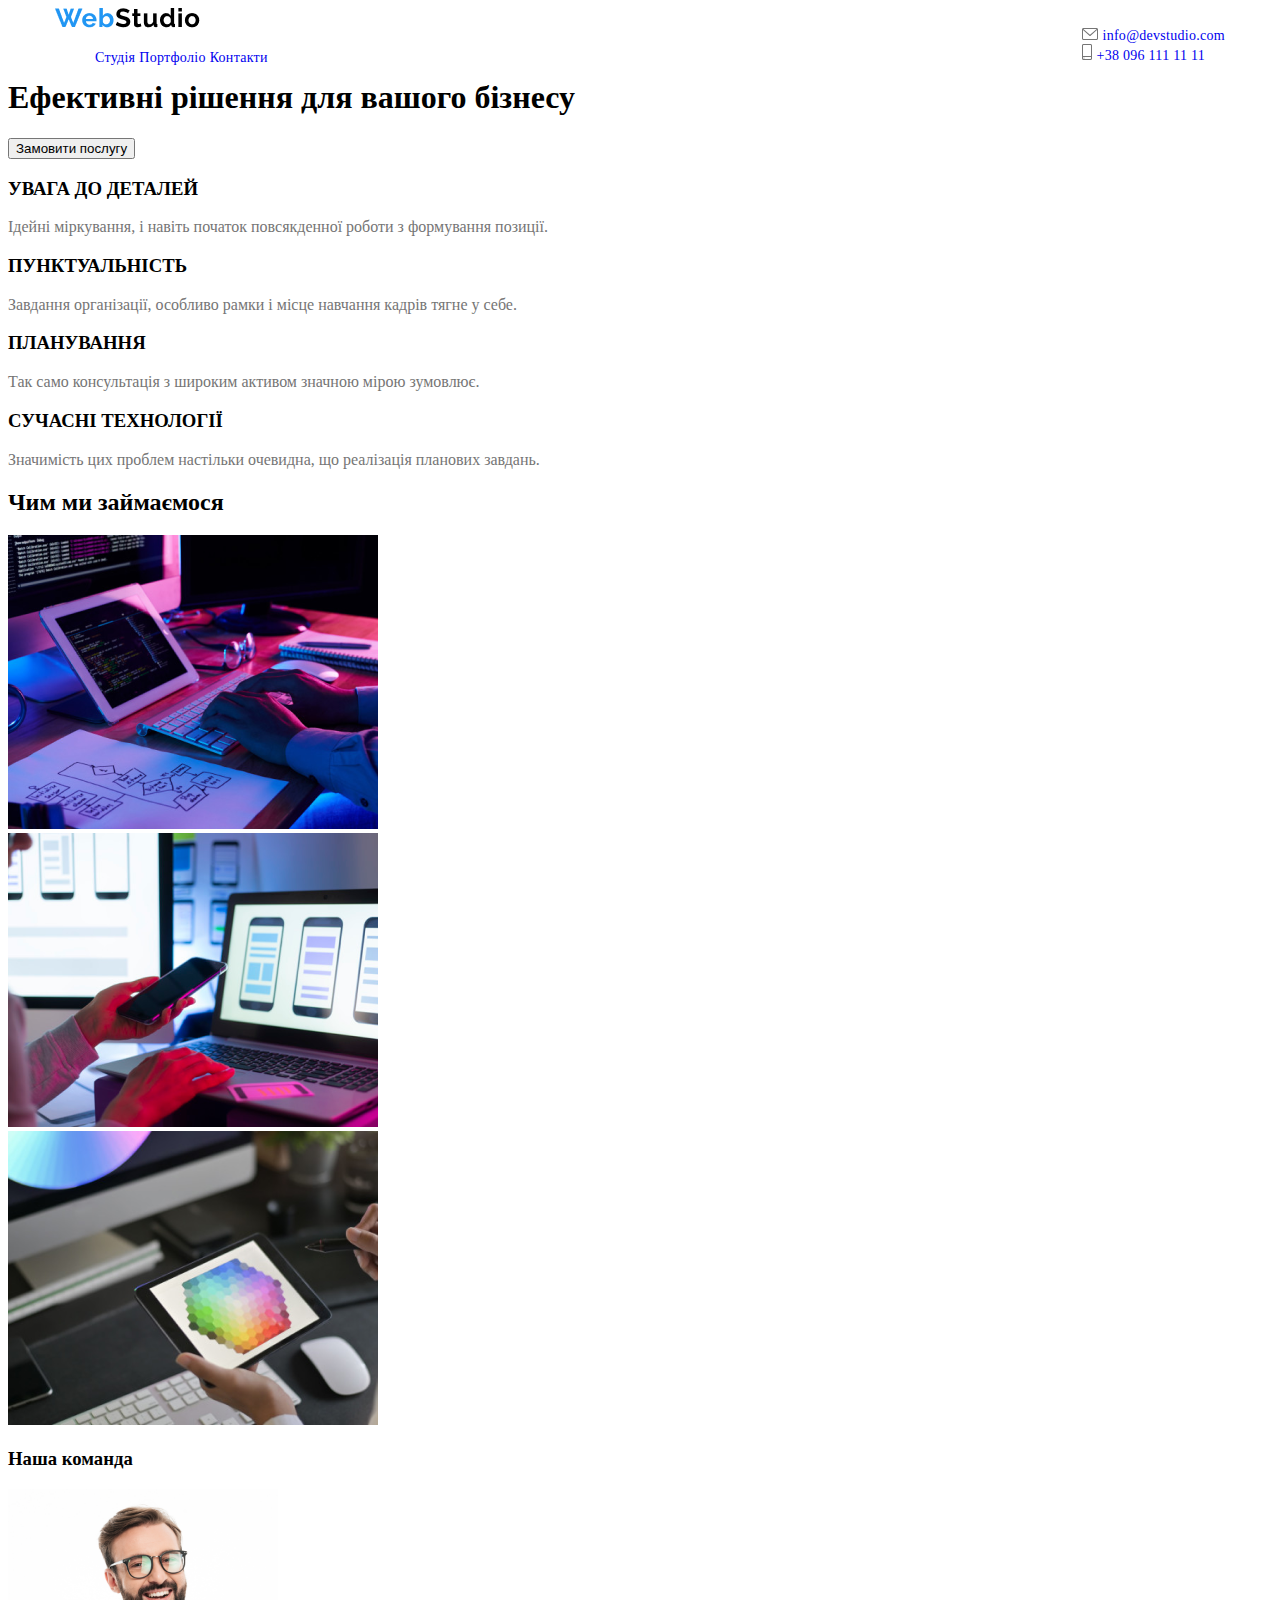
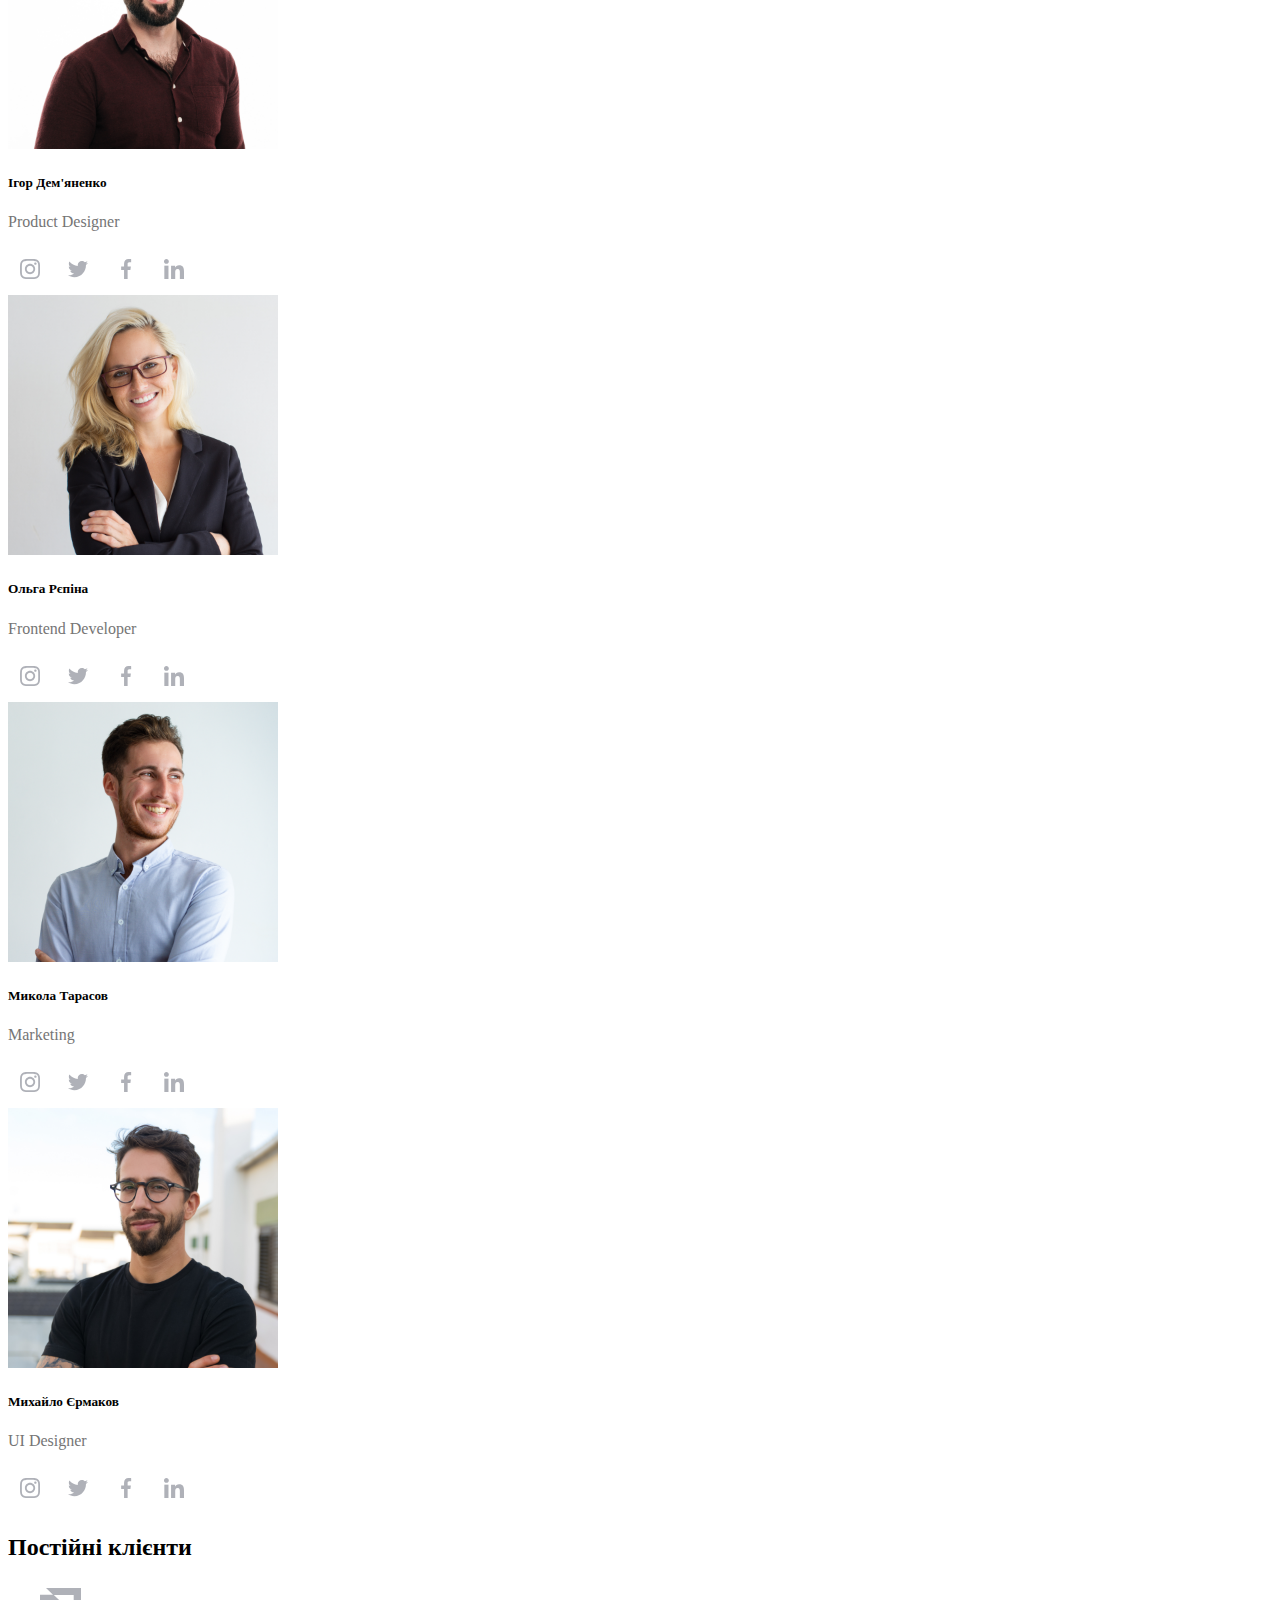
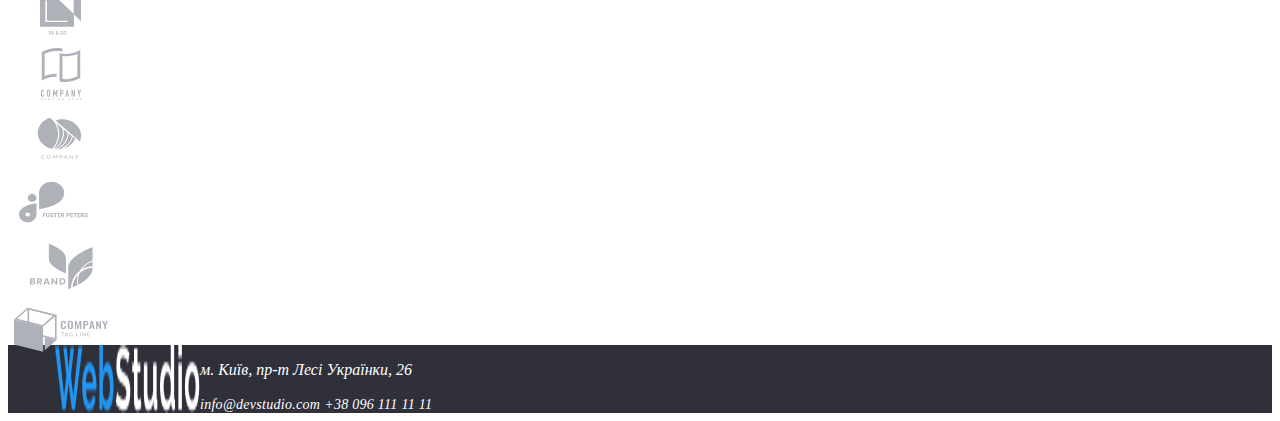
==== index.html @ 3e1927a1 "fifth section no hover effect" ====
<!DOCTYPE html>
<html lang="en">

<head>
  <meta charset="UTF-8" />
  <meta name="viewport" content="width=device-width, initial-scale=1.0" />
  <title>WebStudio</title>
  <link rel="stylesheet" href="style.css" />
</head>

<body>
  <header class="header">
    <div class="header_container">
      <div class="header_left">
        <img class="header_logo" src="./img/HeaderLogo.png" alt="header logo" />
        <nav>
          <ul class="header_navigation">
            <li class="header_navigation--item active">
              <a href="#">Студія</a>
            </li>
            <li class="header_navigation--item">
              <a href="./pages/portfolio.html">Портфоліо</a>
            </li>
            <li class="header_navigation--item"><a href="#">Контакти</a></li>
          </ul>
        </nav>
      </div>
      <div class="header_right">
        <div class="header_right--part">
          <svg width="16" height="12" viewBox="0 0 16 12" fill="none" xmlns="http://www.w3.org/2000/svg">
            <path
              d="M14.5 0H1.50001C0.672854 0 0 0.672853 0 1.50001V10.5C0 11.3271 0.672854 12 1.50001 12H14.5C15.3271 12 16 11.3271 16 10.5V1.50001C16 0.672853 15.3271 0 14.5 0ZM14.5 0.999994C14.5679 0.999994 14.6325 1.01409 14.6916 1.0387L8 6.83838L1.30833 1.0387C1.36742 1.01412 1.43204 0.999994 1.49998 0.999994H14.5ZM14.5 11H1.50001C1.22414 11 0.999996 10.7759 0.999996 10.5V2.09521L7.67236 7.87792C7.76661 7.95944 7.8833 7.99999 8 7.99999C8.1167 7.99999 8.23339 7.95948 8.32764 7.87792L15 2.09521V10.5C15 10.7759 14.7759 11 14.5 11Z"
              fill="#757575" />
          </svg>
          <a href="mailto:info@devstudio.com" class="header_right--link">info@devstudio.com</a>
        </div>
        <div class="header_right--part">
          <svg width="10" height="16" viewBox="0 0 10 16" fill="none" xmlns="http://www.w3.org/2000/svg">
            <path
              d="M8.5 0H1.5C0.672848 0 0 0.672848 0 1.5V14.5C0 15.3272 0.672848 16 1.5 16H8.5C9.32715 16 10 15.3272 10 14.5V1.5C10 0.672848 9.32715 0 8.5 0ZM1.5 1H8.5C8.77588 1 9 1.22412 9 1.5V12H1V1.5C1 1.22412 1.22412 1 1.5 1ZM8.5 15H1.5C1.22412 15 1 14.7759 1 14.5V13H9V14.5C9 14.7759 8.77588 15 8.5 15Z"
              fill="#757575" />
            <path
              d="M2.35355 13.7389C2.54882 13.9213 2.54882 14.2169 2.35355 14.3992C2.15828 14.5816 1.84172 14.5816 1.64645 14.3992C1.45118 14.2169 1.45118 13.9213 1.64645 13.7389C1.84172 13.5566 2.15828 13.5566 2.35355 13.7389Z"
              fill="#757575" />
          </svg>
          <a href="tel:+380961111111" class="header_right--link">+38 096 111 11 11</a>
        </div>
      </div>
  </header>

  <main class="main">
    <section class="main_first--section">
      <div class="main_first--container">
        <h1 class="main_first--title">
          Ефективні рішення для вашого бізнесу
        </h1>
        <button class="main_first--btn">Замовити послугу</button>
      </div>
    </section>
    <section class="main_second--section">
      <div class="main_second--container">
        <div class="main_second--card">
          <div class="main_second--card--box" id="card_box-first"></div>
          <h3 class="main_second--title">УВАГА ДО ДЕТАЛЕЙ</h3>
          <p class="main_second--text">
            Ідейні міркування, і навіть початок повсякденної роботи з
            формування позиції.
          </p>
        </div>
        <div class="main_second--card">
          <div class="main_second--card--box" id="card_box-second"></div>
          <h3 class="main_second--title">ПУНКТУАЛЬНІСТЬ</h3>
          <p class="main_second--text">
            Завдання організації, особливо рамки і місце навчання кадрів тягне
            у себе.
          </p>
        </div>
        <div class="main_second--card">
          <div class="main_second--card--box" id="card_box-third"></div>
          <h3 class="main_second--title">ПЛАНУВАННЯ</h3>
          <p class="main_second--text">
            Так само консультація з широким активом значною мірою зумовлює.
          </p>
        </div>
        <div class="main_second--card">
          <div class="main_second--card--box" id="card_box-fourth"></div>
          <h3 class="main_second--title">СУЧАСНІ ТЕХНОЛОГІЇ</h3>
          <p class="main_second--text">
            Значимість цих проблем настільки очевидна, що реалізація планових
            завдань.
          </p>
        </div>
      </div>
    </section>
    <section class="main_third--section">
      <div class="main_third--container">
        <h2 class="main_third--title">Чим ми займаємося</h2>
        <div class="main_third--images">
          <div class="main_third--img">
            <img src="./img/card1.png" alt="card1" />
          </div>
          <div class="main_third--img">
            <img src="./img/card2.png" alt="card2" />
          </div>
          <div class="main_third--img">
            <img src="./img/card3.png" alt="card3" />
          </div>
        </div>
      </div>
    </section>
    <section class="main_fourth--section">
      <div class="main_fourth--container">
        <h3 class="main_fourth--title">Наша команда</h3>
        <div class="main_fourth--cards">
          <div class="main_fourth--card">
            <img src="./img/card4.png" alt="men" width="270px" height="260px" />
            <h5 class="main_forth--card--title">Ігор Дем'яненко</h5>
            <p class="main_fourth--card--text">Product Designer</p>
            <div class="main_fourth--card--socials">
              <svg width="44" height="44" viewBox="0 0 44 44" fill="none" xmlns="http://www.w3.org/2000/svg">
                <path
                  d="M44 21.9999C44 28.0751 41.5376 33.5751 37.5564 37.5563C33.5751 41.5375 28.0751 43.9999 22 43.9999C15.9249 43.9999 10.4249 41.5375 6.44365 37.5563C2.46243 33.5751 0 28.0751 0 21.9999C0 15.9248 2.46243 10.4248 6.44365 6.44359C10.4249 2.46237 15.9249 -6.10352e-05 22 -6.10352e-05C28.0751 -6.10352e-05 33.5751 2.46237 37.5564 6.44359C41.5376 10.4248 44 15.9248 44 21.9999Z"
                  fill="white" />
                <g clip-path="url(#clip0_11_3173)">
                  <path
                    d="M31.9804 17.8801C31.9336 16.8174 31.7617 16.0868 31.5156 15.4537C31.2616 14.7818 30.8709 14.1801 30.359 13.68C29.8589 13.1721 29.2533 12.7774 28.5891 12.5274C27.9524 12.2813 27.2256 12.1094 26.163 12.0626C25.0924 12.0118 24.7525 12 22.0371 12C19.3217 12 18.9818 12.0118 17.9152 12.0586C16.8525 12.1055 16.1219 12.2775 15.489 12.5235C14.8169 12.7774 14.2153 13.1681 13.7152 13.68C13.2073 14.1801 12.8127 14.7857 12.5626 15.4499C12.3164 16.0868 12.1446 16.8134 12.0977 17.8761C12.0469 18.9467 12.0352 19.2866 12.0352 22.002C12.0352 24.7173 12.0469 25.0572 12.0938 26.1239C12.1406 27.1865 12.3126 27.9171 12.5588 28.5502C12.8127 29.2221 13.2073 29.8238 13.7152 30.3239C14.2153 30.8318 14.8209 31.2265 15.4851 31.4765C16.1219 31.7226 16.8486 31.8945 17.9114 31.9413C18.9779 31.9883 19.3179 31.9999 22.0333 31.9999C24.7487 31.9999 25.0885 31.9883 26.1552 31.9413C27.2179 31.8945 27.9484 31.7226 28.5813 31.4765C29.9254 30.9568 30.9881 29.8941 31.5078 28.5502C31.7538 27.9133 31.9258 27.1865 31.9727 26.1239C32.0195 25.0572 32.0313 24.7173 32.0313 22.002C32.0313 19.2866 32.0273 18.9467 31.9804 17.8801ZM30.1794 26.0457C30.1364 27.0225 29.9723 27.5499 29.8356 27.9015C29.4995 28.7728 28.808 29.4643 27.9367 29.8004C27.5851 29.9372 27.0538 30.1012 26.0809 30.1441C25.026 30.1911 24.7096 30.2027 22.0411 30.2027C19.3726 30.2027 19.0522 30.1911 18.0011 30.1441C17.0244 30.1012 16.4969 29.9372 16.1453 29.8004C15.7117 29.6402 15.317 29.3862 14.9967 29.0541C14.6646 28.7298 14.4106 28.3391 14.2504 27.9055C14.1137 27.5539 13.9496 27.0225 13.9067 26.0497C13.8597 24.9948 13.8481 24.6783 13.8481 22.0097C13.8481 19.3412 13.8597 19.0209 13.9067 17.9699C13.9496 16.9932 14.1137 16.4657 14.2504 16.1141C14.4106 15.6804 14.6646 15.2859 15.0007 14.9654C15.3248 14.6333 15.7155 14.3793 16.1493 14.2192C16.5009 14.0825 17.0323 13.9184 18.0051 13.8754C19.06 13.8285 19.3765 13.8168 22.0449 13.8168C24.7174 13.8168 25.0337 13.8285 26.0848 13.8754C27.0616 13.9184 27.589 14.0825 27.9407 14.2192C28.3742 14.3793 28.7689 14.6333 29.0893 14.9654C29.4213 15.2897 29.6753 15.6804 29.8356 16.1141C29.9723 16.4657 30.1364 16.997 30.1794 17.9699C30.2263 19.0248 30.238 19.3412 30.238 22.0097C30.238 24.6783 30.2263 24.9908 30.1794 26.0457Z"
                    fill="#AFB1B8" />
                  <path
                    d="M22.0371 16.8642C19.2007 16.8642 16.8994 19.1654 16.8994 22.0019C16.8994 24.8385 19.2007 27.1396 22.0371 27.1396C24.8737 27.1396 27.1749 24.8385 27.1749 22.0019C27.1749 19.1654 24.8737 16.8642 22.0371 16.8642ZM22.0371 25.3346C20.197 25.3346 18.7044 23.8422 18.7044 22.0019C18.7044 20.1617 20.197 18.6692 22.0371 18.6692C23.8774 18.6692 25.3698 20.1617 25.3698 22.0019C25.3698 23.8422 23.8774 25.3346 22.0371 25.3346Z"
                    fill="#AFB1B8" />
                  <path
                    d="M28.5775 16.6611C28.5775 17.3235 28.0404 17.8605 27.3779 17.8605C26.7155 17.8605 26.1785 17.3235 26.1785 16.6611C26.1785 15.9986 26.7155 15.4617 27.3779 15.4617C28.0404 15.4617 28.5775 15.9986 28.5775 16.6611Z"
                    fill="#AFB1B8" />
                </g>
                <defs>
                  <clipPath id="clip0_11_3173">
                    <rect width="20" height="20" fill="white" transform="translate(12 12)" />
                  </clipPath>
                </defs>
              </svg>
              <svg width="44" height="44" viewBox="0 0 44 44" fill="none" xmlns="http://www.w3.org/2000/svg">
                <path
                  d="M44 21.9999C44 28.0751 41.5376 33.5751 37.5564 37.5563C33.5751 41.5375 28.0751 43.9999 22 43.9999C15.9249 43.9999 10.4249 41.5375 6.44365 37.5563C2.46243 33.5751 0 28.0751 0 21.9999C0 15.9248 2.46243 10.4248 6.44365 6.44359C10.4249 2.46237 15.9249 -6.10352e-05 22 -6.10352e-05C28.0751 -6.10352e-05 33.5751 2.46237 37.5564 6.44359C41.5376 10.4248 44 15.9248 44 21.9999Z"
                  fill="white" />
                <g clip-path="url(#clip0_11_3167)">
                  <path
                    d="M32 15.7988C31.2563 16.125 30.4637 16.3412 29.6375 16.4462C30.4875 15.9388 31.1363 15.1412 31.4412 14.18C30.6488 14.6525 29.7738 14.9863 28.8412 15.1725C28.0887 14.3713 27.0162 13.875 25.8462 13.875C23.5763 13.875 21.7487 15.7175 21.7487 17.9763C21.7487 18.3012 21.7762 18.6137 21.8438 18.9112C18.435 18.745 15.4188 17.1113 13.3925 14.6225C13.0387 15.2363 12.8313 15.9388 12.8313 16.695C12.8313 18.115 13.5625 19.3737 14.6525 20.1025C13.9937 20.09 13.3475 19.8988 12.8 19.5975C12.8 19.61 12.8 19.6262 12.8 19.6425C12.8 21.635 14.2212 23.29 16.085 23.6712C15.7512 23.7625 15.3875 23.8062 15.01 23.8062C14.7475 23.8062 14.4825 23.7913 14.2337 23.7362C14.765 25.36 16.2725 26.5538 18.065 26.5925C16.67 27.6838 14.8988 28.3412 12.9813 28.3412C12.645 28.3412 12.3225 28.3263 12 28.285C13.8162 29.4563 15.9688 30.125 18.29 30.125C25.835 30.125 29.96 23.875 29.96 18.4575C29.96 18.2762 29.9538 18.1013 29.945 17.9275C30.7588 17.35 31.4425 16.6288 32 15.7988Z"
                    fill="#AFB1B8" />
                </g>
                <defs>
                  <clipPath id="clip0_11_3167">
                    <rect width="20" height="20" fill="white" transform="translate(12 12)" />
                  </clipPath>
                </defs>
              </svg>
              <svg width="44" height="44" viewBox="0 0 44 44" fill="none" xmlns="http://www.w3.org/2000/svg">
                <path
                  d="M44 21.9999C44 28.0751 41.5376 33.5751 37.5564 37.5563C33.5751 41.5375 28.0751 43.9999 22 43.9999C15.9249 43.9999 10.4249 41.5375 6.44365 37.5563C2.46243 33.5751 0 28.0751 0 21.9999C0 15.9248 2.46243 10.4248 6.44365 6.44359C10.4249 2.46237 15.9249 -6.10352e-05 22 -6.10352e-05C28.0751 -6.10352e-05 33.5751 2.46237 37.5564 6.44359C41.5376 10.4248 44 15.9248 44 21.9999Z"
                  fill="white" />
                <g clip-path="url(#clip0_11_3163)">
                  <path
                    d="M25.3309 15.3208H27.1567V12.1408C26.8417 12.0975 25.7584 12 24.4967 12C21.8642 12 20.0609 13.6558 20.0609 16.6992V19.5H17.1559V23.055H20.0609V32H23.6226V23.0558H26.4101L26.8526 19.5008H23.6217V17.0517C23.6226 16.0242 23.8992 15.3208 25.3309 15.3208Z"
                    fill="#AFB1B8" />
                </g>
                <defs>
                  <clipPath id="clip0_11_3163">
                    <rect width="20" height="20" fill="white" transform="translate(12 12)" />
                  </clipPath>
                </defs>
              </svg>

              <svg width="44" height="44" viewBox="0 0 44 44" fill="none" xmlns="http://www.w3.org/2000/svg">
                <path
                  d="M44 21.9999C44 28.0751 41.5376 33.5751 37.5564 37.5563C33.5751 41.5375 28.0751 43.9999 22 43.9999C15.9249 43.9999 10.4249 41.5375 6.44365 37.5563C2.46243 33.5751 0 28.0751 0 21.9999C0 15.9248 2.46243 10.4248 6.44365 6.44359C10.4249 2.46237 15.9249 -6.10352e-05 22 -6.10352e-05C28.0751 -6.10352e-05 33.5751 2.46237 37.5564 6.44359C41.5376 10.4248 44 15.9248 44 21.9999Z"
                  fill="white" />
                <g clip-path="url(#clip0_11_3129)">
                  <path
                    d="M31.9951 32V31.9992H32.0001V24.6642C32.0001 21.0759 31.2276 18.3117 27.0326 18.3117C25.0159 18.3117 23.6626 19.4184 23.1101 20.4675H23.0517V18.6467H19.0742V31.9992H23.2159V25.3875C23.2159 23.6467 23.5459 21.9634 25.7017 21.9634C27.8259 21.9634 27.8576 23.95 27.8576 25.4992V32H31.9951Z"
                    fill="#AFB1B8" />
                  <path d="M12.33 18.6475H16.4766V32H12.33V18.6475Z" fill="#AFB1B8" />
                  <path
                    d="M14.4017 12C13.0758 12 12 13.0758 12 14.4017C12 15.7275 13.0758 16.8258 14.4017 16.8258C15.7275 16.8258 16.8033 15.7275 16.8033 14.4017C16.8025 13.0758 15.7267 12 14.4017 12V12Z"
                    fill="#AFB1B8" />
                </g>
                <defs>
                  <clipPath id="clip0_11_3129">
                    <rect width="20" height="20" fill="white" transform="translate(12 12)" />
                  </clipPath>
                </defs>
              </svg>


            </div>
          </div>
          <div class="main_fourth--card">
            <img src="./img/card5.png" alt="women" width="270px" height="260px" />
            <h5 class="main_forth--card--title">Ольга Рєпіна</h5>
            <p class="main_fourth--card--text">Frontend Developer</p>
            <div class="main_fourth--card--socials">
              <svg width="44" height="44" viewBox="0 0 44 44" fill="none" xmlns="http://www.w3.org/2000/svg">
                <path
                  d="M44 21.9999C44 28.0751 41.5376 33.5751 37.5564 37.5563C33.5751 41.5375 28.0751 43.9999 22 43.9999C15.9249 43.9999 10.4249 41.5375 6.44365 37.5563C2.46243 33.5751 0 28.0751 0 21.9999C0 15.9248 2.46243 10.4248 6.44365 6.44359C10.4249 2.46237 15.9249 -6.10352e-05 22 -6.10352e-05C28.0751 -6.10352e-05 33.5751 2.46237 37.5564 6.44359C41.5376 10.4248 44 15.9248 44 21.9999Z"
                  fill="white" />
                <g clip-path="url(#clip0_11_3173)">
                  <path
                    d="M31.9804 17.8801C31.9336 16.8174 31.7617 16.0868 31.5156 15.4537C31.2616 14.7818 30.8709 14.1801 30.359 13.68C29.8589 13.1721 29.2533 12.7774 28.5891 12.5274C27.9524 12.2813 27.2256 12.1094 26.163 12.0626C25.0924 12.0118 24.7525 12 22.0371 12C19.3217 12 18.9818 12.0118 17.9152 12.0586C16.8525 12.1055 16.1219 12.2775 15.489 12.5235C14.8169 12.7774 14.2153 13.1681 13.7152 13.68C13.2073 14.1801 12.8127 14.7857 12.5626 15.4499C12.3164 16.0868 12.1446 16.8134 12.0977 17.8761C12.0469 18.9467 12.0352 19.2866 12.0352 22.002C12.0352 24.7173 12.0469 25.0572 12.0938 26.1239C12.1406 27.1865 12.3126 27.9171 12.5588 28.5502C12.8127 29.2221 13.2073 29.8238 13.7152 30.3239C14.2153 30.8318 14.8209 31.2265 15.4851 31.4765C16.1219 31.7226 16.8486 31.8945 17.9114 31.9413C18.9779 31.9883 19.3179 31.9999 22.0333 31.9999C24.7487 31.9999 25.0885 31.9883 26.1552 31.9413C27.2179 31.8945 27.9484 31.7226 28.5813 31.4765C29.9254 30.9568 30.9881 29.8941 31.5078 28.5502C31.7538 27.9133 31.9258 27.1865 31.9727 26.1239C32.0195 25.0572 32.0313 24.7173 32.0313 22.002C32.0313 19.2866 32.0273 18.9467 31.9804 17.8801ZM30.1794 26.0457C30.1364 27.0225 29.9723 27.5499 29.8356 27.9015C29.4995 28.7728 28.808 29.4643 27.9367 29.8004C27.5851 29.9372 27.0538 30.1012 26.0809 30.1441C25.026 30.1911 24.7096 30.2027 22.0411 30.2027C19.3726 30.2027 19.0522 30.1911 18.0011 30.1441C17.0244 30.1012 16.4969 29.9372 16.1453 29.8004C15.7117 29.6402 15.317 29.3862 14.9967 29.0541C14.6646 28.7298 14.4106 28.3391 14.2504 27.9055C14.1137 27.5539 13.9496 27.0225 13.9067 26.0497C13.8597 24.9948 13.8481 24.6783 13.8481 22.0097C13.8481 19.3412 13.8597 19.0209 13.9067 17.9699C13.9496 16.9932 14.1137 16.4657 14.2504 16.1141C14.4106 15.6804 14.6646 15.2859 15.0007 14.9654C15.3248 14.6333 15.7155 14.3793 16.1493 14.2192C16.5009 14.0825 17.0323 13.9184 18.0051 13.8754C19.06 13.8285 19.3765 13.8168 22.0449 13.8168C24.7174 13.8168 25.0337 13.8285 26.0848 13.8754C27.0616 13.9184 27.589 14.0825 27.9407 14.2192C28.3742 14.3793 28.7689 14.6333 29.0893 14.9654C29.4213 15.2897 29.6753 15.6804 29.8356 16.1141C29.9723 16.4657 30.1364 16.997 30.1794 17.9699C30.2263 19.0248 30.238 19.3412 30.238 22.0097C30.238 24.6783 30.2263 24.9908 30.1794 26.0457Z"
                    fill="#AFB1B8" />
                  <path
                    d="M22.0371 16.8642C19.2007 16.8642 16.8994 19.1654 16.8994 22.0019C16.8994 24.8385 19.2007 27.1396 22.0371 27.1396C24.8737 27.1396 27.1749 24.8385 27.1749 22.0019C27.1749 19.1654 24.8737 16.8642 22.0371 16.8642ZM22.0371 25.3346C20.197 25.3346 18.7044 23.8422 18.7044 22.0019C18.7044 20.1617 20.197 18.6692 22.0371 18.6692C23.8774 18.6692 25.3698 20.1617 25.3698 22.0019C25.3698 23.8422 23.8774 25.3346 22.0371 25.3346Z"
                    fill="#AFB1B8" />
                  <path
                    d="M28.5775 16.6611C28.5775 17.3235 28.0404 17.8605 27.3779 17.8605C26.7155 17.8605 26.1785 17.3235 26.1785 16.6611C26.1785 15.9986 26.7155 15.4617 27.3779 15.4617C28.0404 15.4617 28.5775 15.9986 28.5775 16.6611Z"
                    fill="#AFB1B8" />
                </g>
                <defs>
                  <clipPath id="clip0_11_3173">
                    <rect width="20" height="20" fill="white" transform="translate(12 12)" />
                  </clipPath>
                </defs>
              </svg>
              <svg width="44" height="44" viewBox="0 0 44 44" fill="none" xmlns="http://www.w3.org/2000/svg">
                <path
                  d="M44 21.9999C44 28.0751 41.5376 33.5751 37.5564 37.5563C33.5751 41.5375 28.0751 43.9999 22 43.9999C15.9249 43.9999 10.4249 41.5375 6.44365 37.5563C2.46243 33.5751 0 28.0751 0 21.9999C0 15.9248 2.46243 10.4248 6.44365 6.44359C10.4249 2.46237 15.9249 -6.10352e-05 22 -6.10352e-05C28.0751 -6.10352e-05 33.5751 2.46237 37.5564 6.44359C41.5376 10.4248 44 15.9248 44 21.9999Z"
                  fill="white" />
                <g clip-path="url(#clip0_11_3167)">
                  <path
                    d="M32 15.7988C31.2563 16.125 30.4637 16.3412 29.6375 16.4462C30.4875 15.9388 31.1363 15.1412 31.4412 14.18C30.6488 14.6525 29.7738 14.9863 28.8412 15.1725C28.0887 14.3713 27.0162 13.875 25.8462 13.875C23.5763 13.875 21.7487 15.7175 21.7487 17.9763C21.7487 18.3012 21.7762 18.6137 21.8438 18.9112C18.435 18.745 15.4188 17.1113 13.3925 14.6225C13.0387 15.2363 12.8313 15.9388 12.8313 16.695C12.8313 18.115 13.5625 19.3737 14.6525 20.1025C13.9937 20.09 13.3475 19.8988 12.8 19.5975C12.8 19.61 12.8 19.6262 12.8 19.6425C12.8 21.635 14.2212 23.29 16.085 23.6712C15.7512 23.7625 15.3875 23.8062 15.01 23.8062C14.7475 23.8062 14.4825 23.7913 14.2337 23.7362C14.765 25.36 16.2725 26.5538 18.065 26.5925C16.67 27.6838 14.8988 28.3412 12.9813 28.3412C12.645 28.3412 12.3225 28.3263 12 28.285C13.8162 29.4563 15.9688 30.125 18.29 30.125C25.835 30.125 29.96 23.875 29.96 18.4575C29.96 18.2762 29.9538 18.1013 29.945 17.9275C30.7588 17.35 31.4425 16.6288 32 15.7988Z"
                    fill="#AFB1B8" />
                </g>
                <defs>
                  <clipPath id="clip0_11_3167">
                    <rect width="20" height="20" fill="white" transform="translate(12 12)" />
                  </clipPath>
                </defs>
              </svg>
              <svg width="44" height="44" viewBox="0 0 44 44" fill="none" xmlns="http://www.w3.org/2000/svg">
                <path
                  d="M44 21.9999C44 28.0751 41.5376 33.5751 37.5564 37.5563C33.5751 41.5375 28.0751 43.9999 22 43.9999C15.9249 43.9999 10.4249 41.5375 6.44365 37.5563C2.46243 33.5751 0 28.0751 0 21.9999C0 15.9248 2.46243 10.4248 6.44365 6.44359C10.4249 2.46237 15.9249 -6.10352e-05 22 -6.10352e-05C28.0751 -6.10352e-05 33.5751 2.46237 37.5564 6.44359C41.5376 10.4248 44 15.9248 44 21.9999Z"
                  fill="white" />
                <g clip-path="url(#clip0_11_3163)">
                  <path
                    d="M25.3309 15.3208H27.1567V12.1408C26.8417 12.0975 25.7584 12 24.4967 12C21.8642 12 20.0609 13.6558 20.0609 16.6992V19.5H17.1559V23.055H20.0609V32H23.6226V23.0558H26.4101L26.8526 19.5008H23.6217V17.0517C23.6226 16.0242 23.8992 15.3208 25.3309 15.3208Z"
                    fill="#AFB1B8" />
                </g>
                <defs>
                  <clipPath id="clip0_11_3163">
                    <rect width="20" height="20" fill="white" transform="translate(12 12)" />
                  </clipPath>
                </defs>
              </svg>

              <svg width="44" height="44" viewBox="0 0 44 44" fill="none" xmlns="http://www.w3.org/2000/svg">
                <path
                  d="M44 21.9999C44 28.0751 41.5376 33.5751 37.5564 37.5563C33.5751 41.5375 28.0751 43.9999 22 43.9999C15.9249 43.9999 10.4249 41.5375 6.44365 37.5563C2.46243 33.5751 0 28.0751 0 21.9999C0 15.9248 2.46243 10.4248 6.44365 6.44359C10.4249 2.46237 15.9249 -6.10352e-05 22 -6.10352e-05C28.0751 -6.10352e-05 33.5751 2.46237 37.5564 6.44359C41.5376 10.4248 44 15.9248 44 21.9999Z"
                  fill="white" />
                <g clip-path="url(#clip0_11_3129)">
                  <path
                    d="M31.9951 32V31.9992H32.0001V24.6642C32.0001 21.0759 31.2276 18.3117 27.0326 18.3117C25.0159 18.3117 23.6626 19.4184 23.1101 20.4675H23.0517V18.6467H19.0742V31.9992H23.2159V25.3875C23.2159 23.6467 23.5459 21.9634 25.7017 21.9634C27.8259 21.9634 27.8576 23.95 27.8576 25.4992V32H31.9951Z"
                    fill="#AFB1B8" />
                  <path d="M12.33 18.6475H16.4766V32H12.33V18.6475Z" fill="#AFB1B8" />
                  <path
                    d="M14.4017 12C13.0758 12 12 13.0758 12 14.4017C12 15.7275 13.0758 16.8258 14.4017 16.8258C15.7275 16.8258 16.8033 15.7275 16.8033 14.4017C16.8025 13.0758 15.7267 12 14.4017 12V12Z"
                    fill="#AFB1B8" />
                </g>
                <defs>
                  <clipPath id="clip0_11_3129">
                    <rect width="20" height="20" fill="white" transform="translate(12 12)" />
                  </clipPath>
                </defs>
              </svg>


            </div>
          </div>
          <div class="main_fourth--card">
            <img src="./img/card6.png" alt="men" width="270px" height="260px" />
            <h5 class="main_forth--card--title">Микола Тарасов</h5>
            <p class="main_fourth--card--text">Marketing</p>
            <div class="main_fourth--card--socials">
              <svg width="44" height="44" viewBox="0 0 44 44" fill="none" xmlns="http://www.w3.org/2000/svg">
                <path
                  d="M44 21.9999C44 28.0751 41.5376 33.5751 37.5564 37.5563C33.5751 41.5375 28.0751 43.9999 22 43.9999C15.9249 43.9999 10.4249 41.5375 6.44365 37.5563C2.46243 33.5751 0 28.0751 0 21.9999C0 15.9248 2.46243 10.4248 6.44365 6.44359C10.4249 2.46237 15.9249 -6.10352e-05 22 -6.10352e-05C28.0751 -6.10352e-05 33.5751 2.46237 37.5564 6.44359C41.5376 10.4248 44 15.9248 44 21.9999Z"
                  fill="white" />
                <g clip-path="url(#clip0_11_3173)">
                  <path
                    d="M31.9804 17.8801C31.9336 16.8174 31.7617 16.0868 31.5156 15.4537C31.2616 14.7818 30.8709 14.1801 30.359 13.68C29.8589 13.1721 29.2533 12.7774 28.5891 12.5274C27.9524 12.2813 27.2256 12.1094 26.163 12.0626C25.0924 12.0118 24.7525 12 22.0371 12C19.3217 12 18.9818 12.0118 17.9152 12.0586C16.8525 12.1055 16.1219 12.2775 15.489 12.5235C14.8169 12.7774 14.2153 13.1681 13.7152 13.68C13.2073 14.1801 12.8127 14.7857 12.5626 15.4499C12.3164 16.0868 12.1446 16.8134 12.0977 17.8761C12.0469 18.9467 12.0352 19.2866 12.0352 22.002C12.0352 24.7173 12.0469 25.0572 12.0938 26.1239C12.1406 27.1865 12.3126 27.9171 12.5588 28.5502C12.8127 29.2221 13.2073 29.8238 13.7152 30.3239C14.2153 30.8318 14.8209 31.2265 15.4851 31.4765C16.1219 31.7226 16.8486 31.8945 17.9114 31.9413C18.9779 31.9883 19.3179 31.9999 22.0333 31.9999C24.7487 31.9999 25.0885 31.9883 26.1552 31.9413C27.2179 31.8945 27.9484 31.7226 28.5813 31.4765C29.9254 30.9568 30.9881 29.8941 31.5078 28.5502C31.7538 27.9133 31.9258 27.1865 31.9727 26.1239C32.0195 25.0572 32.0313 24.7173 32.0313 22.002C32.0313 19.2866 32.0273 18.9467 31.9804 17.8801ZM30.1794 26.0457C30.1364 27.0225 29.9723 27.5499 29.8356 27.9015C29.4995 28.7728 28.808 29.4643 27.9367 29.8004C27.5851 29.9372 27.0538 30.1012 26.0809 30.1441C25.026 30.1911 24.7096 30.2027 22.0411 30.2027C19.3726 30.2027 19.0522 30.1911 18.0011 30.1441C17.0244 30.1012 16.4969 29.9372 16.1453 29.8004C15.7117 29.6402 15.317 29.3862 14.9967 29.0541C14.6646 28.7298 14.4106 28.3391 14.2504 27.9055C14.1137 27.5539 13.9496 27.0225 13.9067 26.0497C13.8597 24.9948 13.8481 24.6783 13.8481 22.0097C13.8481 19.3412 13.8597 19.0209 13.9067 17.9699C13.9496 16.9932 14.1137 16.4657 14.2504 16.1141C14.4106 15.6804 14.6646 15.2859 15.0007 14.9654C15.3248 14.6333 15.7155 14.3793 16.1493 14.2192C16.5009 14.0825 17.0323 13.9184 18.0051 13.8754C19.06 13.8285 19.3765 13.8168 22.0449 13.8168C24.7174 13.8168 25.0337 13.8285 26.0848 13.8754C27.0616 13.9184 27.589 14.0825 27.9407 14.2192C28.3742 14.3793 28.7689 14.6333 29.0893 14.9654C29.4213 15.2897 29.6753 15.6804 29.8356 16.1141C29.9723 16.4657 30.1364 16.997 30.1794 17.9699C30.2263 19.0248 30.238 19.3412 30.238 22.0097C30.238 24.6783 30.2263 24.9908 30.1794 26.0457Z"
                    fill="#AFB1B8" />
                  <path
                    d="M22.0371 16.8642C19.2007 16.8642 16.8994 19.1654 16.8994 22.0019C16.8994 24.8385 19.2007 27.1396 22.0371 27.1396C24.8737 27.1396 27.1749 24.8385 27.1749 22.0019C27.1749 19.1654 24.8737 16.8642 22.0371 16.8642ZM22.0371 25.3346C20.197 25.3346 18.7044 23.8422 18.7044 22.0019C18.7044 20.1617 20.197 18.6692 22.0371 18.6692C23.8774 18.6692 25.3698 20.1617 25.3698 22.0019C25.3698 23.8422 23.8774 25.3346 22.0371 25.3346Z"
                    fill="#AFB1B8" />
                  <path
                    d="M28.5775 16.6611C28.5775 17.3235 28.0404 17.8605 27.3779 17.8605C26.7155 17.8605 26.1785 17.3235 26.1785 16.6611C26.1785 15.9986 26.7155 15.4617 27.3779 15.4617C28.0404 15.4617 28.5775 15.9986 28.5775 16.6611Z"
                    fill="#AFB1B8" />
                </g>
                <defs>
                  <clipPath id="clip0_11_3173">
                    <rect width="20" height="20" fill="white" transform="translate(12 12)" />
                  </clipPath>
                </defs>
              </svg>
              <svg width="44" height="44" viewBox="0 0 44 44" fill="none" xmlns="http://www.w3.org/2000/svg">
                <path
                  d="M44 21.9999C44 28.0751 41.5376 33.5751 37.5564 37.5563C33.5751 41.5375 28.0751 43.9999 22 43.9999C15.9249 43.9999 10.4249 41.5375 6.44365 37.5563C2.46243 33.5751 0 28.0751 0 21.9999C0 15.9248 2.46243 10.4248 6.44365 6.44359C10.4249 2.46237 15.9249 -6.10352e-05 22 -6.10352e-05C28.0751 -6.10352e-05 33.5751 2.46237 37.5564 6.44359C41.5376 10.4248 44 15.9248 44 21.9999Z"
                  fill="white" />
                <g clip-path="url(#clip0_11_3167)">
                  <path
                    d="M32 15.7988C31.2563 16.125 30.4637 16.3412 29.6375 16.4462C30.4875 15.9388 31.1363 15.1412 31.4412 14.18C30.6488 14.6525 29.7738 14.9863 28.8412 15.1725C28.0887 14.3713 27.0162 13.875 25.8462 13.875C23.5763 13.875 21.7487 15.7175 21.7487 17.9763C21.7487 18.3012 21.7762 18.6137 21.8438 18.9112C18.435 18.745 15.4188 17.1113 13.3925 14.6225C13.0387 15.2363 12.8313 15.9388 12.8313 16.695C12.8313 18.115 13.5625 19.3737 14.6525 20.1025C13.9937 20.09 13.3475 19.8988 12.8 19.5975C12.8 19.61 12.8 19.6262 12.8 19.6425C12.8 21.635 14.2212 23.29 16.085 23.6712C15.7512 23.7625 15.3875 23.8062 15.01 23.8062C14.7475 23.8062 14.4825 23.7913 14.2337 23.7362C14.765 25.36 16.2725 26.5538 18.065 26.5925C16.67 27.6838 14.8988 28.3412 12.9813 28.3412C12.645 28.3412 12.3225 28.3263 12 28.285C13.8162 29.4563 15.9688 30.125 18.29 30.125C25.835 30.125 29.96 23.875 29.96 18.4575C29.96 18.2762 29.9538 18.1013 29.945 17.9275C30.7588 17.35 31.4425 16.6288 32 15.7988Z"
                    fill="#AFB1B8" />
                </g>
                <defs>
                  <clipPath id="clip0_11_3167">
                    <rect width="20" height="20" fill="white" transform="translate(12 12)" />
                  </clipPath>
                </defs>
              </svg>
              <svg width="44" height="44" viewBox="0 0 44 44" fill="none" xmlns="http://www.w3.org/2000/svg">
                <path
                  d="M44 21.9999C44 28.0751 41.5376 33.5751 37.5564 37.5563C33.5751 41.5375 28.0751 43.9999 22 43.9999C15.9249 43.9999 10.4249 41.5375 6.44365 37.5563C2.46243 33.5751 0 28.0751 0 21.9999C0 15.9248 2.46243 10.4248 6.44365 6.44359C10.4249 2.46237 15.9249 -6.10352e-05 22 -6.10352e-05C28.0751 -6.10352e-05 33.5751 2.46237 37.5564 6.44359C41.5376 10.4248 44 15.9248 44 21.9999Z"
                  fill="white" />
                <g clip-path="url(#clip0_11_3163)">
                  <path
                    d="M25.3309 15.3208H27.1567V12.1408C26.8417 12.0975 25.7584 12 24.4967 12C21.8642 12 20.0609 13.6558 20.0609 16.6992V19.5H17.1559V23.055H20.0609V32H23.6226V23.0558H26.4101L26.8526 19.5008H23.6217V17.0517C23.6226 16.0242 23.8992 15.3208 25.3309 15.3208Z"
                    fill="#AFB1B8" />
                </g>
                <defs>
                  <clipPath id="clip0_11_3163">
                    <rect width="20" height="20" fill="white" transform="translate(12 12)" />
                  </clipPath>
                </defs>
              </svg>

              <svg width="44" height="44" viewBox="0 0 44 44" fill="none" xmlns="http://www.w3.org/2000/svg">
                <path
                  d="M44 21.9999C44 28.0751 41.5376 33.5751 37.5564 37.5563C33.5751 41.5375 28.0751 43.9999 22 43.9999C15.9249 43.9999 10.4249 41.5375 6.44365 37.5563C2.46243 33.5751 0 28.0751 0 21.9999C0 15.9248 2.46243 10.4248 6.44365 6.44359C10.4249 2.46237 15.9249 -6.10352e-05 22 -6.10352e-05C28.0751 -6.10352e-05 33.5751 2.46237 37.5564 6.44359C41.5376 10.4248 44 15.9248 44 21.9999Z"
                  fill="white" />
                <g clip-path="url(#clip0_11_3129)">
                  <path
                    d="M31.9951 32V31.9992H32.0001V24.6642C32.0001 21.0759 31.2276 18.3117 27.0326 18.3117C25.0159 18.3117 23.6626 19.4184 23.1101 20.4675H23.0517V18.6467H19.0742V31.9992H23.2159V25.3875C23.2159 23.6467 23.5459 21.9634 25.7017 21.9634C27.8259 21.9634 27.8576 23.95 27.8576 25.4992V32H31.9951Z"
                    fill="#AFB1B8" />
                  <path d="M12.33 18.6475H16.4766V32H12.33V18.6475Z" fill="#AFB1B8" />
                  <path
                    d="M14.4017 12C13.0758 12 12 13.0758 12 14.4017C12 15.7275 13.0758 16.8258 14.4017 16.8258C15.7275 16.8258 16.8033 15.7275 16.8033 14.4017C16.8025 13.0758 15.7267 12 14.4017 12V12Z"
                    fill="#AFB1B8" />
                </g>
                <defs>
                  <clipPath id="clip0_11_3129">
                    <rect width="20" height="20" fill="white" transform="translate(12 12)" />
                  </clipPath>
                </defs>
              </svg>


            </div>
          </div>
          <div class="main_fourth--card">
            <img src="./img/card7.png" alt="men" width="270px" height="260px" />
            <h5 class="main_forth--card--title">Михайло Єрмаков</h5>
            <p class="main_fourth--card--text">UI Designer</p>
            <div class="main_fourth--card--socials">
              <svg width="44" height="44" viewBox="0 0 44 44" fill="none" xmlns="http://www.w3.org/2000/svg">
                <path
                  d="M44 21.9999C44 28.0751 41.5376 33.5751 37.5564 37.5563C33.5751 41.5375 28.0751 43.9999 22 43.9999C15.9249 43.9999 10.4249 41.5375 6.44365 37.5563C2.46243 33.5751 0 28.0751 0 21.9999C0 15.9248 2.46243 10.4248 6.44365 6.44359C10.4249 2.46237 15.9249 -6.10352e-05 22 -6.10352e-05C28.0751 -6.10352e-05 33.5751 2.46237 37.5564 6.44359C41.5376 10.4248 44 15.9248 44 21.9999Z"
                  fill="white" />
                <g clip-path="url(#clip0_11_3173)">
                  <path
                    d="M31.9804 17.8801C31.9336 16.8174 31.7617 16.0868 31.5156 15.4537C31.2616 14.7818 30.8709 14.1801 30.359 13.68C29.8589 13.1721 29.2533 12.7774 28.5891 12.5274C27.9524 12.2813 27.2256 12.1094 26.163 12.0626C25.0924 12.0118 24.7525 12 22.0371 12C19.3217 12 18.9818 12.0118 17.9152 12.0586C16.8525 12.1055 16.1219 12.2775 15.489 12.5235C14.8169 12.7774 14.2153 13.1681 13.7152 13.68C13.2073 14.1801 12.8127 14.7857 12.5626 15.4499C12.3164 16.0868 12.1446 16.8134 12.0977 17.8761C12.0469 18.9467 12.0352 19.2866 12.0352 22.002C12.0352 24.7173 12.0469 25.0572 12.0938 26.1239C12.1406 27.1865 12.3126 27.9171 12.5588 28.5502C12.8127 29.2221 13.2073 29.8238 13.7152 30.3239C14.2153 30.8318 14.8209 31.2265 15.4851 31.4765C16.1219 31.7226 16.8486 31.8945 17.9114 31.9413C18.9779 31.9883 19.3179 31.9999 22.0333 31.9999C24.7487 31.9999 25.0885 31.9883 26.1552 31.9413C27.2179 31.8945 27.9484 31.7226 28.5813 31.4765C29.9254 30.9568 30.9881 29.8941 31.5078 28.5502C31.7538 27.9133 31.9258 27.1865 31.9727 26.1239C32.0195 25.0572 32.0313 24.7173 32.0313 22.002C32.0313 19.2866 32.0273 18.9467 31.9804 17.8801ZM30.1794 26.0457C30.1364 27.0225 29.9723 27.5499 29.8356 27.9015C29.4995 28.7728 28.808 29.4643 27.9367 29.8004C27.5851 29.9372 27.0538 30.1012 26.0809 30.1441C25.026 30.1911 24.7096 30.2027 22.0411 30.2027C19.3726 30.2027 19.0522 30.1911 18.0011 30.1441C17.0244 30.1012 16.4969 29.9372 16.1453 29.8004C15.7117 29.6402 15.317 29.3862 14.9967 29.0541C14.6646 28.7298 14.4106 28.3391 14.2504 27.9055C14.1137 27.5539 13.9496 27.0225 13.9067 26.0497C13.8597 24.9948 13.8481 24.6783 13.8481 22.0097C13.8481 19.3412 13.8597 19.0209 13.9067 17.9699C13.9496 16.9932 14.1137 16.4657 14.2504 16.1141C14.4106 15.6804 14.6646 15.2859 15.0007 14.9654C15.3248 14.6333 15.7155 14.3793 16.1493 14.2192C16.5009 14.0825 17.0323 13.9184 18.0051 13.8754C19.06 13.8285 19.3765 13.8168 22.0449 13.8168C24.7174 13.8168 25.0337 13.8285 26.0848 13.8754C27.0616 13.9184 27.589 14.0825 27.9407 14.2192C28.3742 14.3793 28.7689 14.6333 29.0893 14.9654C29.4213 15.2897 29.6753 15.6804 29.8356 16.1141C29.9723 16.4657 30.1364 16.997 30.1794 17.9699C30.2263 19.0248 30.238 19.3412 30.238 22.0097C30.238 24.6783 30.2263 24.9908 30.1794 26.0457Z"
                    fill="#AFB1B8" />
                  <path
                    d="M22.0371 16.8642C19.2007 16.8642 16.8994 19.1654 16.8994 22.0019C16.8994 24.8385 19.2007 27.1396 22.0371 27.1396C24.8737 27.1396 27.1749 24.8385 27.1749 22.0019C27.1749 19.1654 24.8737 16.8642 22.0371 16.8642ZM22.0371 25.3346C20.197 25.3346 18.7044 23.8422 18.7044 22.0019C18.7044 20.1617 20.197 18.6692 22.0371 18.6692C23.8774 18.6692 25.3698 20.1617 25.3698 22.0019C25.3698 23.8422 23.8774 25.3346 22.0371 25.3346Z"
                    fill="#AFB1B8" />
                  <path
                    d="M28.5775 16.6611C28.5775 17.3235 28.0404 17.8605 27.3779 17.8605C26.7155 17.8605 26.1785 17.3235 26.1785 16.6611C26.1785 15.9986 26.7155 15.4617 27.3779 15.4617C28.0404 15.4617 28.5775 15.9986 28.5775 16.6611Z"
                    fill="#AFB1B8" />
                </g>
                <defs>
                  <clipPath id="clip0_11_3173">
                    <rect width="20" height="20" fill="white" transform="translate(12 12)" />
                  </clipPath>
                </defs>
              </svg>
              <svg width="44" height="44" viewBox="0 0 44 44" fill="none" xmlns="http://www.w3.org/2000/svg">
                <path
                  d="M44 21.9999C44 28.0751 41.5376 33.5751 37.5564 37.5563C33.5751 41.5375 28.0751 43.9999 22 43.9999C15.9249 43.9999 10.4249 41.5375 6.44365 37.5563C2.46243 33.5751 0 28.0751 0 21.9999C0 15.9248 2.46243 10.4248 6.44365 6.44359C10.4249 2.46237 15.9249 -6.10352e-05 22 -6.10352e-05C28.0751 -6.10352e-05 33.5751 2.46237 37.5564 6.44359C41.5376 10.4248 44 15.9248 44 21.9999Z"
                  fill="white" />
                <g clip-path="url(#clip0_11_3167)">
                  <path
                    d="M32 15.7988C31.2563 16.125 30.4637 16.3412 29.6375 16.4462C30.4875 15.9388 31.1363 15.1412 31.4412 14.18C30.6488 14.6525 29.7738 14.9863 28.8412 15.1725C28.0887 14.3713 27.0162 13.875 25.8462 13.875C23.5763 13.875 21.7487 15.7175 21.7487 17.9763C21.7487 18.3012 21.7762 18.6137 21.8438 18.9112C18.435 18.745 15.4188 17.1113 13.3925 14.6225C13.0387 15.2363 12.8313 15.9388 12.8313 16.695C12.8313 18.115 13.5625 19.3737 14.6525 20.1025C13.9937 20.09 13.3475 19.8988 12.8 19.5975C12.8 19.61 12.8 19.6262 12.8 19.6425C12.8 21.635 14.2212 23.29 16.085 23.6712C15.7512 23.7625 15.3875 23.8062 15.01 23.8062C14.7475 23.8062 14.4825 23.7913 14.2337 23.7362C14.765 25.36 16.2725 26.5538 18.065 26.5925C16.67 27.6838 14.8988 28.3412 12.9813 28.3412C12.645 28.3412 12.3225 28.3263 12 28.285C13.8162 29.4563 15.9688 30.125 18.29 30.125C25.835 30.125 29.96 23.875 29.96 18.4575C29.96 18.2762 29.9538 18.1013 29.945 17.9275C30.7588 17.35 31.4425 16.6288 32 15.7988Z"
                    fill="#AFB1B8" />
                </g>
                <defs>
                  <clipPath id="clip0_11_3167">
                    <rect width="20" height="20" fill="white" transform="translate(12 12)" />
                  </clipPath>
                </defs>
              </svg>
              <svg width="44" height="44" viewBox="0 0 44 44" fill="none" xmlns="http://www.w3.org/2000/svg">
                <path
                  d="M44 21.9999C44 28.0751 41.5376 33.5751 37.5564 37.5563C33.5751 41.5375 28.0751 43.9999 22 43.9999C15.9249 43.9999 10.4249 41.5375 6.44365 37.5563C2.46243 33.5751 0 28.0751 0 21.9999C0 15.9248 2.46243 10.4248 6.44365 6.44359C10.4249 2.46237 15.9249 -6.10352e-05 22 -6.10352e-05C28.0751 -6.10352e-05 33.5751 2.46237 37.5564 6.44359C41.5376 10.4248 44 15.9248 44 21.9999Z"
                  fill="white" />
                <g clip-path="url(#clip0_11_3163)">
                  <path
                    d="M25.3309 15.3208H27.1567V12.1408C26.8417 12.0975 25.7584 12 24.4967 12C21.8642 12 20.0609 13.6558 20.0609 16.6992V19.5H17.1559V23.055H20.0609V32H23.6226V23.0558H26.4101L26.8526 19.5008H23.6217V17.0517C23.6226 16.0242 23.8992 15.3208 25.3309 15.3208Z"
                    fill="#AFB1B8" />
                </g>
                <defs>
                  <clipPath id="clip0_11_3163">
                    <rect width="20" height="20" fill="white" transform="translate(12 12)" />
                  </clipPath>
                </defs>
              </svg>

              <svg width="44" height="44" viewBox="0 0 44 44" fill="none" xmlns="http://www.w3.org/2000/svg">
                <path
                  d="M44 21.9999C44 28.0751 41.5376 33.5751 37.5564 37.5563C33.5751 41.5375 28.0751 43.9999 22 43.9999C15.9249 43.9999 10.4249 41.5375 6.44365 37.5563C2.46243 33.5751 0 28.0751 0 21.9999C0 15.9248 2.46243 10.4248 6.44365 6.44359C10.4249 2.46237 15.9249 -6.10352e-05 22 -6.10352e-05C28.0751 -6.10352e-05 33.5751 2.46237 37.5564 6.44359C41.5376 10.4248 44 15.9248 44 21.9999Z"
                  fill="white" />
                <g clip-path="url(#clip0_11_3129)">
                  <path
                    d="M31.9951 32V31.9992H32.0001V24.6642C32.0001 21.0759 31.2276 18.3117 27.0326 18.3117C25.0159 18.3117 23.6626 19.4184 23.1101 20.4675H23.0517V18.6467H19.0742V31.9992H23.2159V25.3875C23.2159 23.6467 23.5459 21.9634 25.7017 21.9634C27.8259 21.9634 27.8576 23.95 27.8576 25.4992V32H31.9951Z"
                    fill="#AFB1B8" />
                  <path d="M12.33 18.6475H16.4766V32H12.33V18.6475Z" fill="#AFB1B8" />
                  <path
                    d="M14.4017 12C13.0758 12 12 13.0758 12 14.4017C12 15.7275 13.0758 16.8258 14.4017 16.8258C15.7275 16.8258 16.8033 15.7275 16.8033 14.4017C16.8025 13.0758 15.7267 12 14.4017 12V12Z"
                    fill="#AFB1B8" />
                </g>
                <defs>
                  <clipPath id="clip0_11_3129">
                    <rect width="20" height="20" fill="white" transform="translate(12 12)" />
                  </clipPath>
                </defs>
              </svg>


            </div>
          </div>
        </div>
      </div>
    </section>
    <section class="main_fifth--section">
      <div class="main_fifth--container">
        <h2 class="main_fifth--title">Постійні клієнти</h2>
        <div class="main_fifth--cards">
          <div class="main_fifth--card">
            <svg width="106" height="60" viewBox="0 0 106 60" fill="none" xmlns="http://www.w3.org/2000/svg">
              <path fill-rule="evenodd" clip-rule="evenodd"
                d="M38 7L45.0078 13.6341L32 13.6265V45.8137H66V33.507L73 40.1338V7H38ZM65.6924 32.7283L45.8226 13.918H65.6924V32.7283ZM59.5231 41.1055H37.3801V19.4579H38.9453V39.6397H59.5231V41.1055ZM42.6089 50.0991L41.791 51.7837L40.9731 50.0991H40.2871L41.481 52.3452V53.6538H42.1011V52.3452L43.2925 50.0991H42.6089ZM43.6367 53.6538L43.9248 52.8262H45.3018L45.5923 53.6538H46.2368L44.8916 50.0991H44.3374L42.9946 53.6538H43.6367ZM44.6133 50.8535L45.1284 52.3281H44.0981L44.6133 50.8535ZM47.8701 52.2427C47.7806 52.3794 47.7358 52.5299 47.7358 52.6943C47.7358 52.9938 47.8408 53.2371 48.0508 53.4243C48.2624 53.6099 48.5439 53.7026 48.8955 53.7026C49.2471 53.7026 49.5498 53.6074 49.8037 53.417L50.0039 53.6538H50.6924L50.1699 53.0361C50.375 52.7562 50.4775 52.3973 50.4775 51.9595H49.9624C49.9624 52.1987 49.9128 52.416 49.8135 52.6113L49.1274 51.8008L49.3691 51.625C49.54 51.5013 49.6629 51.3776 49.7378 51.2539C49.8127 51.1286 49.8501 50.9919 49.8501 50.8438C49.8501 50.6191 49.7671 50.4312 49.6011 50.2798C49.4367 50.1268 49.2251 50.0503 48.9663 50.0503C48.6798 50.0503 48.452 50.1317 48.2827 50.2944C48.1134 50.4556 48.0288 50.6753 48.0288 50.9536C48.0288 51.0675 48.0557 51.1855 48.1094 51.3076C48.1647 51.4297 48.2616 51.5778 48.3999 51.752C48.1362 51.9408 47.9596 52.1043 47.8701 52.2427ZM49.4741 53.0288C49.3 53.1623 49.1128 53.229 48.9126 53.229C48.7352 53.229 48.5936 53.1777 48.4878 53.0752C48.382 52.9727 48.3291 52.8392 48.3291 52.6748C48.3291 52.4844 48.4268 52.3151 48.6221 52.167L48.6978 52.1133L49.4741 53.0288ZM48.8369 51.4541C48.6693 51.2474 48.5854 51.0757 48.5854 50.939C48.5854 50.8201 48.6196 50.7217 48.688 50.6436C48.7563 50.5654 48.8483 50.5264 48.9639 50.5264C49.0713 50.5264 49.16 50.5597 49.23 50.6265C49.3 50.6916 49.335 50.7705 49.335 50.8633C49.335 51.0033 49.2845 51.118 49.1836 51.2075L49.1079 51.2686L48.8369 51.4541ZM54.623 53.3853C54.8672 53.172 55.0072 52.8758 55.043 52.4966H54.4277C54.3952 52.7505 54.3179 52.932 54.1958 53.041C54.0737 53.1501 53.8914 53.2046 53.6489 53.2046C53.3836 53.2046 53.1818 53.1037 53.0435 52.9019C52.9067 52.7 52.8384 52.4071 52.8384 52.0229V51.708C52.8416 51.3288 52.9149 51.0415 53.0581 50.8462C53.203 50.6493 53.4097 50.5508 53.6782 50.5508C53.9093 50.5508 54.0843 50.6077 54.2031 50.7217C54.3236 50.834 54.3984 51.0179 54.4277 51.2734H55.043C55.0039 50.8844 54.8647 50.5833 54.6255 50.3701C54.3862 50.1569 54.0705 50.0503 53.6782 50.0503C53.3869 50.0503 53.1297 50.1195 52.9067 50.2578C52.6854 50.3962 52.5153 50.5931 52.3965 50.8486C52.2777 51.1042 52.2183 51.3996 52.2183 51.7349V52.0669C52.2231 52.394 52.2842 52.6813 52.4014 52.9287C52.5186 53.1761 52.6846 53.3674 52.8994 53.5024C53.1159 53.6359 53.3657 53.7026 53.6489 53.7026C54.0542 53.7026 54.3789 53.5968 54.623 53.3853ZM58.2534 52.8872C58.3739 52.6235 58.4341 52.3175 58.4341 51.9692V51.7715C58.4325 51.4248 58.3706 51.1213 58.2485 50.8608C58.1265 50.5988 57.9531 50.3986 57.7285 50.2603C57.5055 50.1203 57.2492 50.0503 56.9595 50.0503C56.6698 50.0503 56.4126 50.1211 56.188 50.2627C55.965 50.4027 55.7917 50.6053 55.668 50.8706C55.5459 51.1359 55.4849 51.4419 55.4849 51.7886V51.9888C55.4865 52.3289 55.5483 52.6292 55.6704 52.8896C55.7941 53.1501 55.9683 53.3511 56.1929 53.4927C56.4191 53.6326 56.6763 53.7026 56.9644 53.7026C57.2557 53.7026 57.5129 53.6326 57.7358 53.4927C57.9604 53.3511 58.133 53.1493 58.2534 52.8872ZM57.5918 50.8779C57.7415 51.0879 57.8164 51.3898 57.8164 51.7837V51.9692C57.8164 52.3696 57.7423 52.674 57.5942 52.8823C57.4478 53.0907 57.2378 53.1948 56.9644 53.1948C56.6942 53.1948 56.4826 53.0882 56.3296 52.875C56.1782 52.6618 56.1025 52.3599 56.1025 51.9692V51.7642C56.1058 51.3817 56.1823 51.0863 56.332 50.8779C56.4834 50.668 56.6925 50.563 56.9595 50.563C57.2329 50.563 57.4437 50.668 57.5918 50.8779Z"
                fill="#AFB1B8" />
            </svg>

          </div>
          <div class="main_fifth--card"><svg width="106" height="60" viewBox="0 0 106 60" fill="none"
              xmlns="http://www.w3.org/2000/svg">
              <path fill-rule="evenodd" clip-rule="evenodd"
                d="M50.1136 5.93452H49.977C49.7671 5.92181 49.5571 5.91672 49.3471 5.91163H49.3471H49.3269H48.8918C48.4946 5.91163 48.0898 5.92181 47.6876 5.94215C47.6573 5.93994 47.6269 5.93994 47.5966 5.94215C43.9522 6.14863 40.3817 7.05951 37.0805 8.62492L36.6479 8.83344V30.9746L37.6598 30.6313C38.5477 30.3261 39.4938 30.0515 40.4728 29.7972C43.1193 29.1178 45.8367 28.7567 48.568 28.7216V31.6306C48.2062 31.6332 47.8546 31.6434 47.503 31.6612H47.4195C45.3175 31.7765 43.2317 32.0967 41.1913 32.6173C38.6072 33.2643 36.1143 34.2357 33.7716 35.5086V7.11189C36.2047 5.69275 38.8253 4.62687 41.5556 3.94596C43.9527 3.32705 46.4169 3.00931 48.8918 3H49.3193C49.8303 3.01271 50.3287 3.0356 50.7967 3.0712C52.0297 3.15778 53.2528 3.35263 54.4521 3.65353V6.51685C53.2874 6.24551 52.1032 6.06695 50.9105 5.98284C50.8863 5.98079 50.8621 5.97872 50.8379 5.97666C50.5911 5.95561 50.344 5.93452 50.1136 5.93452ZM55.1528 8.86138C55.7877 8.9097 56.4455 8.93259 57.1108 8.93259C59.7125 8.92307 62.3031 8.59083 64.8239 7.94339C67.4068 7.29396 69.8986 6.32178 72.2411 5.04956V32.9402C69.8067 34.3585 67.1853 35.4243 64.4546 36.1061C62.0571 36.7227 59.5931 37.0395 57.1184 37.0496C55.2433 37.0647 53.3737 36.8443 51.553 36.3935V8.32229C51.983 8.42146 52.4257 8.51301 52.876 8.58929C53.6147 8.7139 54.3939 8.80544 55.1528 8.86138ZM69.3471 9.07753L68.3352 9.41828C67.4042 9.73106 66.4657 10.0108 65.5221 10.26C62.7749 10.966 59.9514 11.3281 57.1158 11.3382C56.4556 11.3382 55.8485 11.3204 55.2616 11.2822L54.4546 11.2288V31.3178V34.0057L55.1477 34.0667C55.7903 34.1227 56.4531 34.1506 57.1209 34.1506C59.3544 34.1412 61.5781 33.8533 63.7412 33.2937C65.5223 32.8469 67.2552 32.2243 68.9145 31.4348L69.3471 31.2263V9.07753Z"
                fill="#AFB1B8" />
              <path
                d="M35.7371 45.2124C35.5917 45.0615 35.4163 44.943 35.2224 44.8646C35.0284 44.7862 34.8203 44.7496 34.6114 44.7572C34.3888 44.7542 34.1678 44.7957 33.9613 44.8793C33.7719 44.9547 33.5998 45.068 33.4553 45.2124C33.3125 45.3572 33.2013 45.5304 33.129 45.721C33.0497 45.9207 33.0101 46.1341 33.0126 46.3491V50.1431C33.0036 50.4104 33.0546 50.6764 33.1619 50.9212C33.2514 51.1156 33.3807 51.2889 33.5413 51.4298C33.693 51.5575 33.871 51.6495 34.0625 51.6994C34.2469 51.7512 34.4376 51.7777 34.6291 51.7782C34.8404 51.7803 35.0495 51.7351 35.2413 51.646C35.4309 51.563 35.6028 51.4438 35.7473 51.295C35.8881 51.1476 36.0005 50.9752 36.0786 50.7864C36.1597 50.5951 36.201 50.3892 36.2001 50.1812V49.7566H35.2084V50.0948C35.2114 50.2103 35.1916 50.3252 35.1502 50.433C35.1179 50.5137 35.0688 50.5866 35.006 50.6466C34.9446 50.6962 34.8742 50.7334 34.7986 50.7559C34.7316 50.7782 34.6617 50.7902 34.5912 50.7915C34.5026 50.8018 34.413 50.7885 34.3312 50.7527C34.2495 50.717 34.1786 50.6602 34.1257 50.5881C34.0322 50.4356 33.9864 50.2585 33.9942 50.0795V46.5423C33.988 46.3462 34.0297 46.1515 34.1156 45.9753C34.1671 45.8952 34.2399 45.8313 34.3258 45.7908C34.4117 45.7503 34.5071 45.7349 34.6013 45.7464C34.6868 45.7434 34.7717 45.7612 34.8488 45.7984C34.9259 45.8356 34.9929 45.8911 35.044 45.96C35.155 46.1057 35.213 46.2852 35.2084 46.4686V46.7966H36.19V46.4101C36.1919 46.1831 36.1507 45.9578 36.0685 45.7464C35.9953 45.5476 35.8825 45.3659 35.7371 45.2124Z"
                fill="#AFB1B8" />
              <path
                d="M41.6289 45.1691C41.3127 44.9021 40.9136 44.7546 40.5007 44.7521C40.2987 44.7529 40.0984 44.7891 39.9087 44.8589C39.7161 44.9279 39.5384 45.0332 39.3851 45.1691C39.2208 45.3168 39.0897 45.498 39.0005 45.7006C38.9006 45.9323 38.8515 46.183 38.8563 46.4355V50.0744C38.8495 50.3304 38.8987 50.5847 39.0005 50.8195C39.0903 51.0151 39.2215 51.1887 39.3851 51.328C39.5367 51.4688 39.7147 51.5777 39.9087 51.6485C40.0984 51.7183 40.2987 51.7544 40.5007 51.7553C40.7027 51.7549 40.9031 51.7187 41.0926 51.6485C41.29 51.5767 41.4719 51.468 41.6289 51.328C41.7871 51.1861 41.9145 51.013 42.0033 50.8195C42.1051 50.5847 42.1544 50.3304 42.1475 50.0744V46.4355C42.1524 46.183 42.1032 45.9323 42.0033 45.7006C41.9151 45.5001 41.7878 45.3194 41.6289 45.1691ZM41.166 50.0744C41.1743 50.1714 41.1609 50.269 41.1268 50.3601C41.0926 50.4512 41.0386 50.5334 40.9687 50.6008C40.8377 50.7106 40.6725 50.7708 40.5019 50.7708C40.3313 50.7708 40.1662 50.7106 40.0352 50.6008C39.9652 50.5334 39.9112 50.4512 39.8771 50.3601C39.8429 50.269 39.8295 50.1714 39.8379 50.0744V46.4355C39.8295 46.3385 39.8429 46.2409 39.8771 46.1498C39.9112 46.0587 39.9652 45.9764 40.0352 45.9091C40.1662 45.7993 40.3313 45.7391 40.5019 45.7391C40.6725 45.7391 40.8377 45.7993 40.9687 45.9091C41.0386 45.9764 41.0926 46.0587 41.1268 46.1498C41.1609 46.2409 41.1743 46.3385 41.166 46.4355V50.0744Z"
                fill="#AFB1B8" />
              <path
                d="M49.3673 51.6994V44.8107H48.4136L47.1614 48.4572H47.1437L45.8813 44.8107H44.9377V51.6994H45.9218V47.5087H45.9395L46.9033 50.4712H47.3941L48.3655 47.5087H48.3832V51.6994H49.3673Z"
                fill="#AFB1B8" />
              <path
                d="M54.9581 45.2937C54.8065 45.1237 54.6153 44.9943 54.4015 44.9173C54.1712 44.8424 53.9302 44.8063 53.6881 44.8105H52.226V51.6993H53.2075V49.0089H53.7134C54.0197 49.0228 54.3244 48.958 54.5988 48.8207C54.822 48.6968 55.0081 48.515 55.1377 48.2943C55.2512 48.1111 55.3277 47.9071 55.3628 47.6942C55.4014 47.435 55.4192 47.173 55.4159 46.911C55.4255 46.5802 55.3932 46.2495 55.3198 45.9269C55.2543 45.6885 55.1299 45.4706 54.9581 45.2937ZM54.4521 47.3941C54.4479 47.5188 54.4168 47.6412 54.361 47.7527C54.3049 47.8586 54.2162 47.9434 54.1081 47.9942C53.9627 48.0593 53.8041 48.0889 53.6451 48.0807H53.1974V45.7387H53.7033C53.8557 45.7312 54.0075 45.7609 54.146 45.8251C54.2475 45.8834 54.3281 45.9724 54.3762 46.0794C54.4299 46.2004 54.4591 46.331 54.4622 46.4634C54.4622 46.6084 54.4622 46.7609 54.4622 46.9211C54.4622 47.0813 54.4723 47.2466 54.4622 47.3941H54.4521Z"
                fill="#AFB1B8" />
              <path
                d="M59.6077 44.8107H58.8032L57.2854 51.6994H58.2669L58.5553 50.2194H59.8935L60.1819 51.6994H61.1635L59.6077 44.8107ZM58.702 49.2811L59.1852 46.784H59.2029L59.6836 49.2811H58.702Z"
                fill="#AFB1B8" />
              <path
                d="M65.9497 48.9607H65.932L64.4496 44.8107H63.506V51.6994H64.4875V47.557H64.5078L66.0079 51.6994H66.9312V44.8107H65.9497V48.9607Z"
                fill="#AFB1B8" />
              <path
                d="M71.9476 44.8107L71.1583 47.5494H71.1381L70.3488 44.8107H69.3091L70.6574 48.7878V51.6994H71.639V48.7878L72.9873 44.8107H71.9476Z"
                fill="#AFB1B8" />
              <path d="M33 53.6445H33.4731V54.9719H33.7943V53.6445H34.2649V53.3724H33V53.6445Z" fill="#AFB1B8" />
              <path
                d="M36.9767 53.3724L36.3569 54.9719H36.6984L36.83 54.6083H37.4675L37.6041 54.9719H37.9532L37.3182 53.3724H36.9767ZM36.9261 54.3387L37.1437 53.7462L37.3612 54.3387H36.9261Z"
                fill="#AFB1B8" />
              <path
                d="M40.9079 54.3821H41.2773V54.5881C41.1694 54.6746 41.0358 54.722 40.8978 54.7229C40.8333 54.7265 40.7689 54.7145 40.7099 54.688C40.6509 54.6614 40.5991 54.6211 40.5588 54.5703C40.474 54.4485 40.4322 54.3017 40.4399 54.1533C40.4399 53.7973 40.5942 53.6193 40.9003 53.6193C40.9809 53.6112 41.0617 53.6325 41.128 53.6791C41.1944 53.7257 41.2419 53.7947 41.2621 53.8735L41.5783 53.8125C41.51 53.4997 41.2849 53.3421 40.9003 53.3421C40.6947 53.3366 40.4947 53.4103 40.3413 53.5481C40.2607 53.6276 40.1983 53.7239 40.1586 53.8302C40.1188 53.9365 40.1026 54.0502 40.1111 54.1634C40.1017 54.3823 40.1749 54.5966 40.316 54.7636C40.3943 54.8444 40.4892 54.9071 40.594 54.9475C40.6988 54.9879 40.8111 55.0049 40.9231 54.9975C41.1734 55.0045 41.4165 54.9133 41.6011 54.7432V54.1126H40.9079V54.3821Z"
                fill="#AFB1B8" />
              <path d="M44.9226 53.3724H44.5988V54.9719H45.7194V54.6998H44.9226V53.3724Z" fill="#AFB1B8" />
              <path d="M48.3175 53.3724H47.9937V54.9719H48.3175V53.3724Z" fill="#AFB1B8" />
              <path
                d="M51.6365 54.4405L50.9813 53.3724H50.6676V54.9719H50.9686V53.9268L51.6112 54.9719H51.9325V53.3724H51.6365V54.4405Z"
                fill="#AFB1B8" />
              <path
                d="M54.6368 54.2675H55.4337V53.9954H54.6368V53.6445H55.4944V53.3724H54.313V54.9719H55.5273V54.6998H54.6368V54.2675Z"
                fill="#AFB1B8" />
              <path
                d="M61.9122 54.0031H61.2823V53.3724H60.9611V54.9719H61.2823V54.2726H61.9122V54.9719H62.2335V53.3724H61.9122V54.0031Z"
                fill="#AFB1B8" />
              <path
                d="M64.9302 54.2675H65.7296V53.9954H64.9302V53.6445H65.7903V53.3724H64.6089V54.9719H65.8206V54.6998H64.9302V54.2675Z"
                fill="#AFB1B8" />
              <path
                d="M69.0233 54.2676C69.3015 54.2244 69.4432 54.0769 69.4432 53.8226C69.4513 53.7546 69.441 53.6856 69.4134 53.623C69.3858 53.5603 69.3419 53.5063 69.2863 53.4666C69.1415 53.3938 68.9799 53.3614 68.8183 53.3725H68.1404V54.972H68.4617V54.3032H68.5249C68.5934 54.299 68.6619 54.3112 68.7247 54.3388C68.7717 54.3678 68.8108 54.4079 68.8386 54.4558L69.1877 54.9644H69.5722L69.3774 54.6516C69.2913 54.4972 69.1699 54.3656 69.0233 54.2676ZM68.6994 54.0464H68.4617V53.6446H68.7146C68.8248 53.6357 68.9357 53.6486 69.041 53.6827C69.0644 53.7034 69.0828 53.7291 69.095 53.7579C69.1072 53.7867 69.1127 53.8179 69.1113 53.8492C69.1098 53.8804 69.1014 53.911 69.0866 53.9385C69.0718 53.966 69.051 53.9899 69.0258 54.0082C68.9202 54.0406 68.8096 54.0535 68.6994 54.0464Z"
                fill="#AFB1B8" />
              <path
                d="M72.1096 54.2675H72.9064V53.9954H72.1096V53.6445H72.9697V53.3724H71.7858V54.9719H73V54.6998H72.1096V54.2675Z"
                fill="#AFB1B8" />
            </svg>

          </div>
          <div class="main_fifth--card"><svg width="106" height="60" viewBox="0 0 106 60" fill="none"
              xmlns="http://www.w3.org/2000/svg">
              <path
                d="M36.4063 49.1014C36.4222 49.1018 36.4379 49.1049 36.4524 49.1106C36.4669 49.1163 36.4799 49.1245 36.4908 49.1346L36.7089 49.3431C36.5396 49.5118 36.3304 49.6468 36.0955 49.7388C35.8204 49.8391 35.5239 49.8875 35.2257 49.8809C34.9455 49.8859 34.6671 49.8408 34.4078 49.7482C34.1739 49.6632 33.9638 49.5356 33.7916 49.3739C33.6159 49.2062 33.4805 49.0096 33.3935 48.7958C33.2982 48.5574 33.2512 48.3065 33.2545 48.0542C33.2506 47.8003 33.3015 47.548 33.4044 47.3103C33.4997 47.0951 33.6433 46.8986 33.827 46.7322C34.0132 46.5691 34.2359 46.4408 34.4814 46.3555C34.7499 46.265 35.0359 46.22 35.3239 46.2228C35.5914 46.2172 35.8575 46.2582 36.1064 46.3436C36.3223 46.425 36.5206 46.538 36.6926 46.6777L36.5099 46.9004C36.4973 46.9161 36.4816 46.9297 36.4635 46.9407C36.442 46.9535 36.4159 46.9594 36.3899 46.9573C36.3616 46.9556 36.3343 46.9474 36.3109 46.9336L36.2127 46.8743L36.0764 46.7985C36.0175 46.7704 35.9565 46.7458 35.8937 46.7251C35.8128 46.6999 35.7299 46.6801 35.6456 46.6659C35.5386 46.6487 35.4299 46.6408 35.3211 46.6422C35.1138 46.6399 34.908 46.6737 34.7159 46.7417C34.5367 46.8046 34.375 46.8999 34.2415 47.0212C34.1055 47.1503 34.0007 47.3018 33.9334 47.4667C33.8566 47.6553 33.8187 47.8542 33.8216 48.0542C33.8183 48.2574 33.8561 48.4595 33.9334 48.6513C33.9999 48.8147 34.1027 48.9653 34.236 49.0943C34.3609 49.2146 34.5157 49.3086 34.6886 49.3692C34.8666 49.4333 35.0576 49.4655 35.2503 49.4639C35.3615 49.4654 35.4728 49.4591 35.5829 49.445C35.7627 49.4259 35.9351 49.3716 36.0873 49.2862C36.1636 49.2425 36.2356 49.1934 36.3027 49.1393C36.3307 49.1161 36.3676 49.1026 36.4063 49.1014Z"
                fill="#AFB1B8" />
              <path
                d="M42.7044 48.0538C42.7078 48.3052 42.6579 48.5549 42.5571 48.7906C42.4683 49.0043 42.3283 49.1993 42.1465 49.3626C41.9646 49.526 41.745 49.654 41.502 49.7382C40.9682 49.9151 40.3781 49.9151 39.8443 49.7382C39.603 49.6527 39.3848 49.5244 39.2036 49.3615C39.0219 49.1952 38.8809 48.9986 38.7892 48.7835C38.5928 48.3063 38.5928 47.7847 38.7892 47.3076C38.8822 47.0923 39.023 46.8951 39.2036 46.7271C39.3863 46.5694 39.6044 46.446 39.8443 46.3647C40.3775 46.1846 40.9689 46.1846 41.502 46.3647C41.7442 46.4502 41.9633 46.5784 42.1455 46.7414C42.325 46.906 42.4649 47.1001 42.5571 47.3123C42.6582 47.5495 42.7081 47.8009 42.7044 48.0538ZM42.1318 48.0538C42.1361 47.8527 42.1011 47.6525 42.0282 47.4615C41.9671 47.298 41.8678 47.1472 41.7365 47.0185C41.6087 46.8968 41.4513 46.8013 41.2757 46.739C40.8879 46.6095 40.4585 46.6095 40.0706 46.739C39.8951 46.8013 39.7377 46.8968 39.6099 47.0185C39.4767 47.1464 39.3764 47.2974 39.3154 47.4615C39.1767 47.8472 39.1767 48.2604 39.3154 48.6461C39.377 48.81 39.4773 48.9609 39.6099 49.0891C39.7379 49.2101 39.8953 49.3048 40.0706 49.3663C40.4592 49.4925 40.8872 49.4925 41.2757 49.3663C41.4511 49.3048 41.6085 49.2101 41.7365 49.0891C41.8672 48.9601 41.9665 48.8094 42.0282 48.6461C42.1014 48.4552 42.1364 48.2549 42.1318 48.0538Z"
                fill="#AFB1B8" />
              <path
                d="M47.0013 48.6747L47.0586 48.8074C47.0804 48.76 47.0995 48.7173 47.1213 48.6747C47.1421 48.6302 47.1657 48.5867 47.1922 48.5444L48.5854 46.3438C48.6127 46.3059 48.6372 46.2823 48.6645 46.2751C48.7015 46.2653 48.7403 46.2613 48.779 46.2633H49.1907V49.8425H48.7026V47.2108C48.7026 47.1776 48.7026 47.1397 48.7026 47.0995C48.7 47.0585 48.7 47.0173 48.7026 46.9763L47.3012 49.2077C47.2834 49.2411 47.255 49.2694 47.2192 49.2891C47.1834 49.3089 47.1418 49.3192 47.0995 49.319H47.0204C46.9779 49.3195 46.9362 49.3093 46.9004 49.2895C46.8646 49.2697 46.8362 49.2413 46.8186 49.2077L45.3763 46.9621C45.3763 47.0047 45.3763 47.0474 45.3763 47.09C45.3763 47.1326 45.3763 47.1705 45.3763 47.2037V49.8354H44.9047V46.2633H45.3164C45.355 46.2613 45.3938 46.2653 45.4309 46.2751C45.4647 46.2897 45.4916 46.314 45.5072 46.3438L46.9304 48.5468C46.9584 48.5875 46.9821 48.6303 47.0013 48.6747Z"
                fill="#AFB1B8" />
              <path
                d="M52.2443 48.4969V49.8376H51.699V46.2632H52.915C53.1446 46.2594 53.3735 46.2857 53.5939 46.3413C53.7704 46.3848 53.9341 46.4607 54.0738 46.564C54.1949 46.6608 54.2883 46.7808 54.3464 46.9146C54.4108 47.0604 54.4423 47.2156 54.4391 47.3717C54.4415 47.5285 54.4072 47.684 54.3383 47.8289C54.2727 47.966 54.172 48.0884 54.0438 48.1866C53.9039 48.2941 53.7395 48.3749 53.5612 48.4234C53.3489 48.4824 53.1269 48.5104 52.9041 48.5063L52.2443 48.4969ZM52.2443 48.1131H52.9041C53.0475 48.1148 53.1901 48.0964 53.3267 48.0587C53.4394 48.0257 53.5433 47.9733 53.6321 47.9047C53.714 47.8391 53.7775 47.7581 53.8175 47.6678C53.8621 47.5723 53.8844 47.4701 53.8829 47.367C53.8893 47.2676 53.8706 47.1683 53.8282 47.0758C53.7859 46.9834 53.7208 46.9 53.6376 46.8317C53.4293 46.6904 53.1676 46.6219 52.9041 46.6398H52.2443V48.1131Z"
                fill="#AFB1B8" />
              <path
                d="M59.5731 49.8424H59.1423C59.0991 49.8438 59.0566 49.8321 59.0223 49.8092C58.9914 49.7869 58.9671 49.7585 58.9514 49.7263L58.5806 48.8616H56.7185L56.334 49.7263C56.3199 49.7579 56.2964 49.7857 56.2659 49.8069C56.2312 49.8311 56.1877 49.8437 56.1432 49.8424H55.7124L57.3483 46.2628H57.9154L59.5731 49.8424ZM56.8739 48.5134H58.4116L57.7627 47.0564C57.7131 46.9468 57.6721 46.8344 57.64 46.72L57.5773 46.9072C57.5582 46.964 57.5364 47.0162 57.5173 47.0588L56.8739 48.5134Z"
                fill="#AFB1B8" />
              <path
                d="M61.9288 46.2795C61.9614 46.295 61.9894 46.3169 62.0106 46.3434L64.3962 49.0417C64.3962 48.9991 64.3962 48.9564 64.3962 48.9161C64.3962 48.8759 64.3962 48.8356 64.3962 48.7977V46.2629H64.8843V49.8424H64.6116C64.5729 49.8434 64.5345 49.8361 64.4998 49.8211C64.4662 49.804 64.4365 49.7815 64.4126 49.7548L62.0297 47.0589C62.0323 47.0999 62.0323 47.141 62.0297 47.1821C62.0297 47.2223 62.0297 47.2579 62.0297 47.291V49.8424H61.5416V46.2629H61.8306C61.8644 46.2621 61.8979 46.2677 61.9288 46.2795Z"
                fill="#AFB1B8" />
              <path
                d="M68.9031 48.4188V49.8402H68.3578V48.4188L66.85 46.2631H67.3381C67.3801 46.2609 67.4217 46.2718 67.4553 46.2938C67.485 46.3168 67.5099 46.3441 67.5289 46.3744L68.4723 47.765C68.5105 47.8242 68.5432 47.8787 68.5705 47.9308C68.5977 47.9829 68.6195 48.0327 68.6386 48.0824L68.7095 47.9284C68.736 47.8721 68.7669 47.8175 68.8022 47.765L69.7319 46.3649C69.7515 46.337 69.7753 46.3115 69.8028 46.2891C69.8352 46.2646 69.8772 46.2518 69.9201 46.2536H70.4136L68.9031 48.4188Z"
                fill="#AFB1B8" />
              <path
                d="M46.7314 40.2561C46.9686 40.2822 47.2085 40.3035 47.4512 40.3225C51.13 38.8926 54.2422 36.5523 56.3986 33.5942C58.5551 30.636 59.6602 27.1912 59.5758 23.6904L55.5216 20.1678C56.3459 23.8951 55.9603 27.7482 54.4079 31.2959C52.8555 34.8437 50.1975 37.9461 46.7314 40.2561Z"
                fill="#AFB1B8" />
              <path
                d="M45.2837 40.0923L45.3928 40.1112C49.0966 37.8094 51.9205 34.5951 53.4993 30.8839C55.078 27.1727 55.3389 23.1353 54.2483 19.2939L48.4737 14.2767C50.8094 18.4008 51.7495 23.0162 51.1848 27.5862C50.6201 32.1562 48.5737 36.493 45.2837 40.0923Z"
                fill="#AFB1B8" />
              <path
                d="M64.8679 27.8265C63.8868 31.6731 61.5041 35.1423 58.0735 37.7189C57.0716 38.4755 55.9909 39.1496 54.8454 39.7324C57.6389 39.019 60.2065 37.7578 62.3502 36.046C64.494 34.3341 66.1566 32.2174 67.21 29.859L64.8679 27.8265Z"
                fill="#AFB1B8" />
              <path
                d="M63.9491 27.2601L60.6146 24.3629C60.5509 27.666 59.4701 30.894 57.4846 33.7114C55.4991 36.5287 52.6814 38.8327 49.3243 40.3837H49.3406C50.0888 40.3835 50.8362 40.3447 51.5791 40.2676C54.7165 39.155 57.488 37.3849 59.6465 35.1152C61.8049 32.8455 63.2831 30.1469 63.9491 27.2601Z"
                fill="#AFB1B8" />
              <path
                d="M45.7663 12.1609L41.7883 8.69995C38.2322 9.89391 35.1738 11.9928 33.0134 14.722C30.8529 17.4512 29.6912 20.6835 29.6801 23.9959V23.9959C29.6934 27.656 31.1113 31.2077 33.7093 34.0888C36.3073 36.9699 39.9371 39.016 44.0241 39.903C47.6725 36.041 49.8086 31.2687 50.1219 26.2798C50.4352 21.2908 48.9094 16.3449 45.7663 12.1609Z"
                fill="#AFB1B8" />
              <path
                d="M73.14 26.7273C73.1257 22.3848 71.1338 18.2238 67.5997 15.1532C64.0655 12.0826 59.2763 10.352 54.2783 10.3395C51.9688 10.3374 49.6789 10.7077 47.5248 11.4315L71.8804 32.5926C72.7144 30.7221 73.1415 28.7333 73.14 26.7273Z"
                fill="#AFB1B8" />
            </svg>

          </div>
          <div class="main_fifth--card"><svg width="106" height="60" viewBox="0 0 106 60" fill="none"
              xmlns="http://www.w3.org/2000/svg">
              <path
                d="M24.1462 21.1028H24.1433C21.7453 21.1028 19.8013 22.8304 19.8013 24.9615V24.964C19.8013 27.0951 21.7453 28.8227 24.1433 28.8227H24.1462C26.5442 28.8227 28.4882 27.0951 28.4882 24.964V24.9615C28.4882 22.8304 26.5442 21.1028 24.1462 21.1028Z"
                fill="#2196F3" />
              <path
                d="M56.195 19.8693C56.1882 16.9093 54.8623 14.0722 52.5074 11.979C50.1525 9.88568 46.9604 8.70667 43.6297 8.69995V8.69995C40.298 8.70533 37.1045 9.88374 34.7484 11.9772C32.3922 14.0706 31.0655 16.9084 31.0587 19.8693V36.1921C31.0587 36.1921 56.1922 33.7044 56.195 19.8718V19.8693Z"
                fill="#2196F3" />
              <path
                d="M11 41.5495C11.006 43.6091 11.9291 45.5828 13.5676 47.0394C15.2061 48.496 17.4267 49.317 19.7442 49.3231C22.0612 49.317 24.2814 48.4963 25.9197 47.0403C27.5581 45.5843 28.4816 43.6112 28.4884 41.552V30.1943C28.4884 30.1943 11 31.9266 11 41.5495ZM19.7442 43.5844C19.2913 43.5844 18.8486 43.4651 18.472 43.2415C18.0955 43.0179 17.802 42.7001 17.6287 42.3282C17.4554 41.9564 17.41 41.5472 17.4984 41.1525C17.5867 40.7577 17.8048 40.3951 18.125 40.1105C18.4453 39.8259 18.8533 39.6321 19.2975 39.5536C19.7416 39.4751 20.202 39.5154 20.6205 39.6694C21.0389 39.8234 21.3965 40.0843 21.6481 40.4189C21.8997 40.7535 22.034 41.147 22.034 41.5495C22.0351 41.8173 21.9767 42.0828 21.8622 42.3306C21.7476 42.5783 21.5791 42.8036 21.3664 42.9933C21.1536 43.1831 20.9008 43.3337 20.6224 43.4364C20.3441 43.5392 20.0456 43.5921 19.7442 43.5921V43.5844Z"
                fill="#2196F3" />
              <path
                d="M37.4177 42.4637H35.7302V44.2069H34.8513V39.9413H37.6286V40.6532H35.7302V41.7548H37.4177V42.4637ZM41.6423 42.1708C41.6423 42.5907 41.5681 42.9589 41.4196 43.2753C41.2712 43.5917 41.0583 43.8358 40.7809 44.0077C40.5056 44.1796 40.1891 44.2655 39.8317 44.2655C39.4782 44.2655 39.1628 44.1805 38.8854 44.0106C38.6081 43.8407 38.3932 43.5985 38.2409 43.2841C38.0886 42.9677 38.0114 42.6044 38.0095 42.1942V41.9833C38.0095 41.5634 38.0847 41.1942 38.235 40.8759C38.3874 40.5555 38.6013 40.3104 38.8766 40.1405C39.154 39.9686 39.4704 39.8827 39.8259 39.8827C40.1813 39.8827 40.4968 39.9686 40.7722 40.1405C41.0495 40.3104 41.2634 40.5555 41.4138 40.8759C41.5661 41.1942 41.6423 41.5624 41.6423 41.9803V42.1708ZM40.7516 41.9774C40.7516 41.5302 40.6716 41.1903 40.5114 40.9579C40.3513 40.7255 40.1227 40.6093 39.8259 40.6093C39.5309 40.6093 39.3034 40.7245 39.1432 40.955C38.9831 41.1835 38.902 41.5194 38.9001 41.9628V42.1708C38.9001 42.6063 38.9802 42.9442 39.1403 43.1844C39.3005 43.4247 39.5309 43.5448 39.8317 43.5448C40.1266 43.5448 40.3532 43.4296 40.5114 43.1991C40.6696 42.9667 40.7497 42.6288 40.7516 42.1854V41.9774ZM44.4929 43.0878C44.4929 42.9218 44.4343 42.7948 44.3171 42.7069C44.1999 42.6171 43.989 42.5233 43.6843 42.4257C43.3796 42.326 43.1384 42.2284 42.9606 42.1327C42.4763 41.871 42.2341 41.5184 42.2341 41.0751C42.2341 40.8446 42.2985 40.6395 42.4274 40.4598C42.5583 40.2782 42.7448 40.1366 42.987 40.035C43.2311 39.9335 43.5046 39.8827 43.8073 39.8827C44.112 39.8827 44.3835 39.9384 44.6218 40.0497C44.86 40.1591 45.0446 40.3143 45.1755 40.5155C45.3083 40.7167 45.3747 40.9452 45.3747 41.201H44.4958C44.4958 41.0057 44.4343 40.8544 44.3112 40.7469C44.1882 40.6376 44.0153 40.5829 43.7927 40.5829C43.5778 40.5829 43.4108 40.6288 43.2917 40.7206C43.1725 40.8104 43.113 40.9296 43.113 41.078C43.113 41.2167 43.1823 41.3329 43.321 41.4266C43.4616 41.5204 43.6677 41.6083 43.9391 41.6903C44.4391 41.8407 44.8034 42.0272 45.0319 42.2499C45.2604 42.4725 45.3747 42.7499 45.3747 43.0819C45.3747 43.451 45.235 43.7411 44.9557 43.952C44.6765 44.161 44.3005 44.2655 43.8278 44.2655C43.4997 44.2655 43.2009 44.2059 42.9313 44.0868C42.6618 43.9657 42.4557 43.8007 42.3132 43.5917C42.1725 43.3827 42.1022 43.1405 42.1022 42.8651H42.9841C42.9841 43.3358 43.2653 43.5712 43.8278 43.5712C44.0368 43.5712 44.1999 43.5292 44.3171 43.4452C44.4343 43.3593 44.4929 43.2401 44.4929 43.0878ZM49.1833 40.6532H47.8766V44.2069H46.9977V40.6532H45.7087V39.9413H49.1833V40.6532ZM52.2536 42.3583H50.5661V43.5009H52.5466V44.2069H49.6872V39.9413H52.5407V40.6532H50.5661V41.6698H52.2536V42.3583ZM54.6413 42.6454H53.9411V44.2069H53.0622V39.9413H54.6472C55.1511 39.9413 55.5397 40.0536 55.8132 40.2782C56.0866 40.5028 56.2233 40.8202 56.2233 41.2303C56.2233 41.5214 56.1599 41.7645 56.0329 41.9598C55.9079 42.1532 55.7175 42.3075 55.4616 42.4227L56.3845 44.1659V44.2069H55.4411L54.6413 42.6454ZM53.9411 41.9335H54.6501C54.8708 41.9335 55.0417 41.8778 55.1628 41.7665C55.2839 41.6532 55.3444 41.4979 55.3444 41.3007C55.3444 41.0995 55.2868 40.9413 55.1716 40.826C55.0583 40.7108 54.8835 40.6532 54.6472 40.6532H53.9411V41.9335ZM59.2673 42.704V44.2069H58.3884V39.9413H60.0524C60.3727 39.9413 60.654 39.9999 60.8962 40.1171C61.1403 40.2343 61.3278 40.4012 61.4587 40.618C61.5895 40.8329 61.655 41.078 61.655 41.3534C61.655 41.7714 61.5114 42.1014 61.2243 42.3436C60.9391 42.5839 60.5436 42.704 60.0378 42.704H59.2673ZM59.2673 41.9921H60.0524C60.2849 41.9921 60.4616 41.9374 60.5827 41.828C60.7057 41.7186 60.7673 41.5624 60.7673 41.3593C60.7673 41.1503 60.7057 40.9813 60.5827 40.8524C60.4597 40.7235 60.2897 40.6571 60.0729 40.6532H59.2673V41.9921ZM64.8278 42.3583H63.1403V43.5009H65.1208V44.2069H62.2614V39.9413H65.1149V40.6532H63.1403V41.6698H64.8278V42.3583ZM68.9059 40.6532H67.5993V44.2069H66.7204V40.6532H65.4313V39.9413H68.9059V40.6532ZM71.9763 42.3583H70.2888V43.5009H72.2692V44.2069H69.4099V39.9413H72.2634V40.6532H70.2888V41.6698H71.9763V42.3583ZM74.364 42.6454H73.6638V44.2069H72.7849V39.9413H74.3698C74.8737 39.9413 75.2624 40.0536 75.5358 40.2782C75.8093 40.5028 75.946 40.8202 75.946 41.2303C75.946 41.5214 75.8825 41.7645 75.7556 41.9598C75.6306 42.1532 75.4401 42.3075 75.1843 42.4227L76.1071 44.1659V44.2069H75.1638L74.364 42.6454ZM73.6638 41.9335H74.3727C74.5934 41.9335 74.7643 41.8778 74.8854 41.7665C75.0065 41.6532 75.0671 41.4979 75.0671 41.3007C75.0671 41.0995 75.0095 40.9413 74.8942 40.826C74.7809 40.7108 74.6061 40.6532 74.3698 40.6532H73.6638V41.9335ZM78.8288 43.0878C78.8288 42.9218 78.7702 42.7948 78.653 42.7069C78.5358 42.6171 78.3249 42.5233 78.0202 42.4257C77.7155 42.326 77.4743 42.2284 77.2966 42.1327C76.8122 41.871 76.57 41.5184 76.57 41.0751C76.57 40.8446 76.6345 40.6395 76.7634 40.4598C76.8942 40.2782 77.0807 40.1366 77.3229 40.035C77.5671 39.9335 77.8405 39.8827 78.1432 39.8827C78.4479 39.8827 78.7194 39.9384 78.9577 40.0497C79.196 40.1591 79.3806 40.3143 79.5114 40.5155C79.6442 40.7167 79.7106 40.9452 79.7106 41.201H78.8317C78.8317 41.0057 78.7702 40.8544 78.6472 40.7469C78.5241 40.6376 78.3513 40.5829 78.1286 40.5829C77.9138 40.5829 77.7468 40.6288 77.6276 40.7206C77.5085 40.8104 77.4489 40.9296 77.4489 41.078C77.4489 41.2167 77.5182 41.3329 77.6569 41.4266C77.7975 41.5204 78.0036 41.6083 78.2751 41.6903C78.7751 41.8407 79.1393 42.0272 79.3679 42.2499C79.5964 42.4725 79.7106 42.7499 79.7106 43.0819C79.7106 43.451 79.571 43.7411 79.2917 43.952C79.0124 44.161 78.6364 44.2655 78.1638 44.2655C77.8356 44.2655 77.5368 44.2059 77.2673 44.0868C76.9977 43.9657 76.7917 43.8007 76.6491 43.5917C76.5085 43.3827 76.4382 43.1405 76.4382 42.8651H77.32C77.32 43.3358 77.6013 43.5712 78.1638 43.5712C78.3727 43.5712 78.5358 43.5292 78.653 43.4452C78.7702 43.3593 78.8288 43.2401 78.8288 43.0878Z"
                fill="#2196F3" />
            </svg>


          </div>
          <div class="main_fifth--card">
            <svg width="106" height="60" viewBox="0 0 106 60" fill="none" xmlns="http://www.w3.org/2000/svg">
              <style>
                .main_fifth--card path {
                  fill: #AFB1B8;
                }
              </style>
              <path d="M26.7569 44.7352C27.0006 45.0114 27.1304 45.3572 27.1236 45.7122C27.136 45.9437 27.0914 46.1749 26.993 46.3885C26.8947 46.6021 26.7451 46.7927 26.5554 46.9463C26.082 47.2736 25.4956 47.4336 24.9037 47.3969H22V41.2055H24.8442C25.4057 41.1713 25.9626 41.3167 26.42 41.6168C26.6036 41.7576 26.7491 41.9355 26.8448 42.1365C26.9406 42.3376 26.984 42.5562 26.9716 42.7753C26.9883 43.1168 26.8712 43.4526 26.6413 43.722C26.4206 43.968 26.1156 44.1385 25.7758 44.2059C26.161 44.2703 26.5087 44.4579 26.7569 44.7352ZM23.3511 43.8006H24.5667C24.843 43.8193 25.1174 43.7463 25.3397 43.5949C25.431 43.5192 25.502 43.4252 25.5473 43.3203C25.5925 43.2154 25.6108 43.1024 25.6007 42.99C25.6093 42.878 25.5906 42.7657 25.5461 42.661C25.5015 42.5564 25.4322 42.4622 25.343 42.3851C25.1141 42.2294 24.8312 42.1553 24.5469 42.1764H23.3511V43.8006ZM25.4587 46.175C25.5562 46.0974 25.6329 46.0003 25.6828 45.8912C25.7326 45.7821 25.7543 45.6639 25.7461 45.5458C25.7535 45.4264 25.7309 45.307 25.6799 45.1969C25.6289 45.0868 25.551 44.9888 25.4521 44.9107C25.2142 44.7492 24.9217 44.6699 24.6262 44.6868H23.3511V46.3897H24.6427C24.9334 46.4051 25.2212 46.3293 25.4587 46.175Z" fill="#AFB1B8"/>
              <path d="M32.5709 47.3969L30.9886 44.9772H30.394V47.3969H29.033V41.2055H31.6096C32.2591 41.164 32.9012 41.3524 33.4034 41.7318C33.7635 42.0678 33.9808 42.5106 34.0159 42.9803C34.051 43.45 33.9018 43.9158 33.595 44.2937C33.2771 44.6271 32.8428 44.8494 32.3661 44.9228L34.0508 47.3969H32.5709ZM30.394 44.1333H31.5072C32.2802 44.1333 32.6667 43.8208 32.6667 43.1957C32.6746 43.0681 32.6534 42.9403 32.6045 42.8205C32.5556 42.7008 32.48 42.5916 32.3826 42.5C32.1383 42.314 31.8237 42.2238 31.5072 42.249H30.3807L30.394 44.1333Z" fill="#AFB1B8"/>
              <path d="M40.0102 46.1506H37.2981L36.8191 47.3968H35.392L37.8828 41.2749H39.4255L41.9063 47.3968H40.4793L40.0102 46.1506ZM39.6468 45.213L38.6558 42.5997L37.6648 45.213H39.6468Z" fill="#AFB1B8"/>
              <path d="M49.3224 47.3969H47.9713L44.9421 43.1866V47.3969H43.5943V41.2054H44.9421L47.9713 45.44V41.2054H49.3224V47.3969Z" fill="#AFB1B8"/>
              <path d="M57.0326 45.9149C56.7532 46.3823 56.3276 46.7626 55.8103 47.0068C55.2222 47.2788 54.5695 47.4128 53.9109 47.397H51.506V41.2055H53.9109C54.5684 41.1898 55.2202 41.3206 55.8103 41.5866C56.3275 41.8253 56.7536 42.2017 57.0326 42.6664C57.3107 43.17 57.4556 43.7263 57.4556 44.2906C57.4556 44.8549 57.3107 45.4113 57.0326 45.9149ZM55.4866 45.7667C55.8722 45.3554 56.0842 44.8312 56.0842 44.2891C56.0842 43.7471 55.8722 43.2229 55.4866 42.8116C55.0205 42.439 54.4127 42.2499 53.7952 42.2853H52.8571V46.293H53.7952C54.4127 46.3283 55.0205 46.1392 55.4866 45.7667Z" fill="#AFB1B8"/>
              <path d="M40.8558 6.76672C40.8558 6.76672 58.2945 12.7949 57.9245 21.518V36.2722C57.9245 36.2722 40.4991 30.2411 40.8624 21.518L40.8558 6.76672Z" fill="#AFB1B8"/>
              <path d="M73.4603 32.8181C76.7538 30.7428 80.5633 29.4574 84.5399 29.0796V24.4609C79.9579 26.0779 76.0709 29.0098 73.4603 32.8181Z" fill="#AFB1B8"/>
              <path d="M71.4816 34.2095C74.1773 29.2396 78.8505 25.4046 84.54 23.4932V10.1847C84.54 10.1847 59.705 18.7717 60.2303 31.1939V52.2001C60.2303 52.2001 61.3369 51.816 63.0778 51.0961C63.0778 50.4247 63.0778 49.7472 63.1571 49.0666C63.6711 43.2996 66.6654 37.9556 71.4816 34.2095Z" fill="#AFB1B8"/>
              <path d="M69.1197 42.0131C69.2502 40.5563 69.5413 39.1152 69.9885 37.712C66.9896 40.9471 65.1734 44.9614 64.7956 49.1906C64.7592 49.5899 64.7394 49.9891 64.7295 50.4005C66.14 49.7804 67.7818 49.0061 69.5062 48.0957C69.0662 46.0948 68.936 44.0472 69.1197 42.0131Z" fill="#AFB1B8"/>
              <path d="M70.1075 42.0887C69.9421 43.929 70.0454 45.7813 70.4147 47.5966C77.1999 43.8793 84.8241 38.1355 84.5301 31.1939V30.589C79.6824 31.0856 75.1468 33.026 71.6204 36.112C70.7948 38.0244 70.2849 40.0387 70.1075 42.0887Z" fill="#AFB1B8"/>
              </svg>
              
              

          </div>
          <div class="main_fifth--card"><svg width="106" height="60" viewBox="0 0 106 60" fill="none" xmlns="http://www.w3.org/2000/svg">
            <path d="M53.425 27.4082C52.9819 26.8184 52.7699 26.1213 52.8203 25.4196V22.5364C52.8203 21.6526 53.0207 20.9809 53.4216 20.5214C53.8224 20.0619 54.511 19.8331 55.4871 19.8351C56.4044 19.8351 57.0555 20.0306 57.4405 20.4217C57.8605 20.9207 58.0648 21.5309 58.018 22.1463V22.8239H56.3772V22.1375C56.383 21.9129 56.3671 21.6882 56.3296 21.4659C56.306 21.3138 56.2234 21.1732 56.0952 21.067C55.9267 20.9525 55.7145 20.897 55.5007 20.9115C55.2759 20.897 55.0529 20.9556 54.8756 21.0758C54.7327 21.1935 54.6374 21.3477 54.6038 21.5157C54.5567 21.7511 54.5351 21.9897 54.5393 22.2285V25.7276C54.5134 26.0652 54.5858 26.403 54.7499 26.7102C54.8315 26.8141 54.9448 26.8965 55.0774 26.9483C55.2099 27.0001 55.3564 27.0192 55.5007 27.0035C55.7109 27.0184 55.9195 26.9615 56.0816 26.8451C56.2153 26.7305 56.3013 26.581 56.3262 26.4198C56.3645 26.1877 56.3816 25.9533 56.3772 25.7188V25.009H58.018V25.6572C58.0641 26.2988 57.8648 26.9356 57.4507 27.4698C57.0736 27.8981 56.4315 28.1122 55.4871 28.1122C54.5427 28.1122 53.8292 27.8834 53.425 27.4082Z" fill="#AFB1B8"/>
            <path d="M60.2569 27.4376C59.8424 26.9888 59.6352 26.3347 59.6352 25.4695V22.4367C59.6352 21.5803 59.8424 20.9321 60.2569 20.4921C60.6713 20.0521 61.3644 19.8331 62.3359 19.8351C63.3007 19.8351 63.9904 20.0541 64.4048 20.4921C64.8193 20.9321 65.0299 21.5803 65.0299 22.4367V25.4695C65.0299 26.3259 64.8193 26.9829 64.398 27.4346C63.9768 27.8863 63.2906 28.1122 62.3359 28.1122C61.3813 28.1122 60.6747 27.8834 60.2569 27.4376ZM63.1003 26.7102C63.2487 26.4291 63.3163 26.1212 63.2974 25.8127V22.0994C63.3164 21.7969 63.2499 21.4949 63.1037 21.2195C63.0205 21.1134 62.9043 21.0296 62.7686 20.9777C62.6328 20.9259 62.4829 20.908 62.3359 20.9262C62.1885 20.9085 62.0383 20.9265 61.9021 20.9783C61.7659 21.0301 61.6491 21.1136 61.5648 21.2195C61.4154 21.4941 61.3477 21.7965 61.3678 22.0994V25.8303C61.3471 26.1389 61.4148 26.4471 61.5648 26.7278C61.6604 26.8224 61.7785 26.8982 61.9109 26.9502C62.0433 27.0021 62.1871 27.029 62.3326 27.029C62.478 27.029 62.6218 27.0021 62.7542 26.9502C62.8866 26.8982 63.0047 26.8224 63.1003 26.7278V26.7102Z" fill="#AFB1B8"/>
            <path d="M67.0035 19.9236H68.7701L70.0984 25.5192L71.4573 19.9236H73.1763L73.3496 28.0003H72.079L71.9431 22.3871L70.6318 28.0003H69.6126L68.2537 22.3665L68.128 28.0003H66.8439L67.0035 19.9236Z" fill="#AFB1B8"/>
            <path d="M75.3302 19.9236H78.0819C79.6673 19.9236 80.4599 20.688 80.4599 22.217C80.4599 23.6814 79.6254 24.4126 77.9562 24.4106H77.0186V28.0003H75.32L75.3302 19.9236ZM77.6811 23.3754C77.8489 23.3938 78.0193 23.3805 78.1806 23.3364C78.3419 23.2924 78.4902 23.2186 78.6153 23.1203C78.8101 22.8475 78.896 22.5271 78.8599 22.2082C78.8688 21.9618 78.8414 21.7154 78.7783 21.475C78.7541 21.3947 78.7116 21.3194 78.6533 21.2534C78.5949 21.1874 78.522 21.1322 78.4386 21.0908C78.2028 20.9932 77.9422 20.9488 77.6811 20.9618H77.022V23.3754H77.6811Z" fill="#AFB1B8"/>
            <path d="M82.9094 19.9236H84.7337L86.6055 28.0003H85.0225L84.6522 26.138H83.0249L82.6444 28.0003H81.0376L82.9094 19.9236ZM84.4687 25.2025L83.8334 21.8123L83.1982 25.2025H84.4687Z" fill="#AFB1B8"/>
            <path d="M88.1173 19.9236H89.3063L91.5825 24.5309V19.9236H92.9923V28.0003H91.861L89.5713 23.1906V28.0003H88.1139L88.1173 19.9236Z" fill="#AFB1B8"/>
            <path d="M96.2945 24.9208L94.4022 19.9349H95.9955L97.1506 23.1376L98.2343 19.9349H99.7936L97.9251 24.9208V28.0003H96.2945V24.9208Z" fill="#AFB1B8"/>
            <path d="M56.0477 31.5316V31.954H54.6617V35.2359H54.0807V31.954H52.6879V31.5316H56.0477Z" fill="#AFB1B8"/>
            <path d="M60.3927 35.2362H59.9442C59.8987 35.2386 59.8538 35.2261 59.8185 35.201C59.7846 35.1795 59.7587 35.15 59.7438 35.116L59.3429 34.2361H57.4201L57.0192 35.116C57.0078 35.1528 56.9869 35.1868 56.958 35.2157C56.9225 35.2402 56.8778 35.2527 56.8324 35.2509H56.3839L58.0825 31.5468H58.6737L60.3927 35.2362ZM57.5797 33.8607H59.1833L58.5038 32.3533C58.4537 32.2393 58.4117 32.1227 58.3781 32.0043C58.3543 32.0747 58.3339 32.1421 58.3136 32.2008L58.2524 32.3562L57.5797 33.8607Z" fill="#AFB1B8"/>
            <path d="M63.3211 34.8724C63.4275 34.8772 63.5341 34.8772 63.6404 34.8724C63.7323 34.8642 63.8232 34.8495 63.9122 34.8284C63.9954 34.8107 64.0772 34.7882 64.1568 34.7609C64.2316 34.7345 64.3063 34.7022 64.3844 34.67V33.8369H63.705C63.6882 33.8378 63.6714 33.8356 63.6556 33.8305C63.6398 33.8255 63.6254 33.8177 63.6133 33.8076C63.6021 33.7993 63.5933 33.7889 63.5874 33.7772C63.5815 33.7655 63.5787 33.7529 63.5793 33.7401V33.4556H64.8974V34.8753C64.7898 34.9417 64.6762 35.0006 64.5577 35.0513C64.4366 35.1029 64.3104 35.1451 64.1806 35.1774C64.0417 35.2127 63.8996 35.2382 63.7559 35.2537C63.5912 35.2695 63.4257 35.2773 63.26 35.2771C62.967 35.2793 62.6763 35.2325 62.4038 35.1393C62.1495 35.051 61.9184 34.9193 61.7244 34.7521C61.5353 34.5832 61.3864 34.3839 61.2862 34.1655C61.1791 33.9199 61.1261 33.6593 61.1299 33.397C61.1263 33.133 61.1781 32.8706 61.2828 32.6226C61.3805 32.4031 61.5297 32.2033 61.721 32.036C61.9149 31.8693 62.1461 31.7386 62.4005 31.6517C62.6914 31.5572 63.0001 31.5105 63.3109 31.5138C63.4691 31.5137 63.627 31.5245 63.7831 31.5461C63.9212 31.5655 64.0567 31.597 64.1874 31.64C64.3062 31.6785 64.4201 31.7277 64.5271 31.7866C64.6312 31.8445 64.7301 31.9092 64.8227 31.9802L64.6596 32.209C64.6468 32.2299 64.6278 32.2475 64.6045 32.2598C64.5812 32.2722 64.5545 32.279 64.5271 32.2794C64.4895 32.2784 64.453 32.2682 64.4218 32.2501C64.3708 32.2266 64.3165 32.1973 64.2553 32.1621C64.1831 32.123 64.1069 32.0896 64.0277 32.0624C63.9265 32.0273 63.8219 31.9998 63.7152 31.9802C63.5729 31.9576 63.4284 31.9468 63.2837 31.948C63.0596 31.9458 62.8371 31.9807 62.6281 32.0506C62.439 32.1161 62.2686 32.2162 62.1287 32.3439C61.9879 32.4771 61.8803 32.6339 61.8127 32.8045C61.661 33.2056 61.661 33.6381 61.8127 34.0393C61.8871 34.2135 62.0028 34.3724 62.1525 34.5057C62.2918 34.6328 62.4609 34.7328 62.6485 34.799C62.8645 34.8631 63.0934 34.888 63.3211 34.8724Z" fill="#AFB1B8"/>
            <path d="M68.7362 34.8136H70.5911V35.2359H68.1689V31.5316H68.7498L68.7362 34.8136Z" fill="#AFB1B8"/>
            <path d="M72.5208 35.2359H71.9398V31.5316H72.5208V35.2359Z" fill="#AFB1B8"/>
            <path d="M74.6814 31.5492C74.7159 31.5662 74.746 31.5892 74.7697 31.6167L77.253 34.409C77.2497 34.3651 77.2497 34.321 77.253 34.277C77.253 34.236 77.253 34.1949 77.253 34.1568V31.517H77.7592V35.2362H77.4671C77.4238 35.2392 77.3804 35.2321 77.3414 35.2156C77.3061 35.1972 77.275 35.1733 77.2496 35.1452L74.7697 32.3558C74.7697 32.3998 74.7697 32.4409 74.7697 32.482C74.7697 32.523 74.7697 32.5612 74.7697 32.5964V35.2362H74.2839V31.5316H74.5863C74.6191 31.5317 74.6515 31.5377 74.6814 31.5492Z" fill="#AFB1B8"/>
            <path d="M82.0364 31.5316V31.9393H79.9777V33.1624H81.6457V33.5554H79.9777V34.8195H82.0364V35.2272H79.3798V31.5316H82.0364Z" fill="#AFB1B8"/>
            <path d="M21.1617 8.65551L46.9568 14.9788V37.1368L21.1617 30.8164V8.65551ZM19.5073 6.76672V31.8928L48.6079 39.0285V13.9054L19.5073 6.76672Z" fill="#AFB1B8"/>
            <path d="M35.1039 50.6922L6 43.5505V18.4271L35.1039 25.5659V50.6922Z" fill="#AFB1B8"/>
            <path d="M19.9897 8.37099L45.4484 14.615L34.6215 23.9649L9.1594 17.7179L19.9897 8.37099ZM19.5073 6.76672L6 18.4277L35.1039 25.5662L48.6078 13.9053L19.5073 6.76672Z" fill="#AFB1B8"/>
            <path d="M36.7414 49.2788L48.6078 39.0315L36.7414 36.1193V49.2788Z" fill="#AFB1B8"/>
            </svg>
            

          </div>
        </div>
      </div>
      </div>
    </section>
  </main>
  <footer class="footer">
    <div class="footer_container">
      <img src="./img/FooterLogo.png" alt="logo" />
      <address>
        <p class="footer_address">м. Київ, пр-т Лесі Українки, 26</p>
        <a href="mailto:info@devstudio.com" class="footer_link">info@devstudio.com</a>
        <a href="tel:+38 096 111 11 11" class="footer_link">+38 096 111 11 11</a>
      </address>
    </div>
  </footer>
</body>

</html>
---- style.css ----
body {
  font-family: "Inter";
}
header {
  max-height: 50px;
}
p {
  color: #757575;
}

.web_ {
  color: #1480f4;
  font-family: "Raleway";
}
.studio_ {
  color: #000000;
  font-family: "Raleway";
}

footer * {
  color: white;
}
.footer_email {
  color: #ffffff;
  opacity: 60%;
  display: flex;
  flex-direction: column;
  padding-bottom: 9px;
}
.footer_tel {
  color: #ffffff;
  opacity: 60%;
  display: flex;
  flex-direction: column;
}

.footer_tel,
.footer_email {
  font-family: Roboto;
  font-size: 14px;
  font-weight: 400;
  line-height: 24px;
  letter-spacing: 0.03em;
  text-align: left;
}
.web_footer {
  color: #1480f4;
  font-family: "Raleway";
}
.studio_footer {
  color: #ffffff;
  font-family: "Raleway";
}

li {
  list-style-type: none;
  display: inline-block;
}

a {
  text-decoration: none;
  display: inline-block;
  font-family: Roboto;
  font-size: 14px;
  font-weight: 500;
  line-height: 16.41px;
  letter-spacing: 0.02em;
}

.header_container {
  display: flex;
  width: 100%;
  align-items: center;
  justify-content: space-between;
  margin: 0 auto;
  max-width: 1170px;
}

.header_container--logo {
  display: flex;
}

.header_container_nav--list li:not(:last-child) {
  margin-right: 50px;
}

.header_container_nav--list li a:hover {
  color: #2196f3;
  transition: ease-in-out 0.3s;
}

.email {
  margin-right: 50px;
}
.telnum,
.email {
  color: #757575;
}

.telnum:hover,
.email:hover {
  color: #2196f3;
  transition: ease-in-out 0.3s;
}
.hero_container {
  width: 100%;
  height: 600px;
  background-color: #2f303a;
  display: flex;
  align-items: center;
  justify-content: center;
  margin-top: 20px;
  flex-direction: column;
}

.hero_title--title {
  display: block;
  color: #ffffff;
  font-family: "Roboto";
  max-width: 450px;
  text-align: center;
  margin-bottom: 30px;
}

.hero_button--button {
  background-color: #2196f3;
  color: #ffffff;
  display: inline-block;
  width: 216px;
  height: 50px;
  gap: 0px;
  border-radius: 4px;
  opacity: 0px;
}
.hero_title {
  display: block;
}
.section-1_container_item-wrapper {
  width: 100%;
  max-width: 1170px;
  display: flex;
  margin: 94px auto;
}
.section-1_container {
  width: 100%;
  max-width: 1170px;
  margin: 0 auto;
}

.section-1_container--itembox {
  max-width: 270px;
  display: flex;
}

.section-1_container--itembox_title {
  font-family: Roboto, sans-serif;
  font-size: 14px;
  font-weight: 700;
  line-height: 16.41px;
  letter-spacing: 0.03em;
}

.section-1_container--itembox_text {
  font-family: Roboto, sans-serif;
  font-size: 14px;
  font-weight: 400;
  line-height: 24px;
  letter-spacing: 0.03em;
}

.section-1_container_item-wrapper
  .section-1_container--itembox:not(:last-child) {
  margin-right: 30px; /*Може не спрацювати!*/
}

.section-2_container {
  width: 100%;
  margin-bottom: 94px;
  margin: 0 auto;
  max-width: 1170px;
}

.section-2--imgs {
  display: inline-block;
}

.section-2--img_wrapper {
  display: flex;
  flex-direction: row;
  justify-content: center;
}

.section-2--img {
  display: inline-block;
  width: 370px;
  height: 294px;
  top: 1058px;
  left: 615px;
  gap: 0px;
  opacity: 0px;
}

.section-2--img_wrapper .section-2--imgs:not(:last-child) {
  margin-right: 30px;
}

.section-2_container--title {
  display: flex;
  justify-content: center;
  font-family: Roboto;
  font-size: 36px;
  font-weight: 700;
  line-height: 42.19px;
  letter-spacing: 0.03em;
  text-align: center;
  margin-bottom: 50px;
}

.section-3_container {
  width: 100%;
  max-width: 1170px;
  margin: 0 auto;
}

.section-3_container--title {
  display: flex;
  justify-content: center;
  font-family: Roboto;
  font-size: 36px;
  font-weight: 700;
  line-height: 42.19px;
  letter-spacing: 0.03em;
  padding-top: 94px;
  padding-bottom: 50px;
}

.section-3_namecard {
  background-color: #ffffff;
  display: inline-block;
  max-width: 270px;
  margin-bottom: 94px;
}
.section-3_img {
  width: 270px;
}

.section-3_content-wrapper .section-3_namecard:not(:last-child) {
  margin-right: 30px;
}

.section-3_namecard_name {
  font-family: Roboto;
  font-size: 16px;
  font-weight: 500;
  line-height: 18.75px;
  letter-spacing: 0.03em;
  text-align: center;
}

.section-3_namecard_text {
  font-family: Roboto;
  font-size: 16px;
  font-weight: 400;
  line-height: 18.75px;
  letter-spacing: 0.03em;
  text-align: center;
}

footer {
  background-color: #2f303a;
  margin-top: -20px;
}

.section-3 {
  background-color: #f5f4fa;
  margin-bottom: 0;
  padding-bottom: 0;
}

.section-3_content-wrapper {
  max-width: 1170px;
  display: flex;
  margin: 0 auto;
}

.footer_container {
  width: 100%;
  display: flex;
  max-width: 1170px;
  margin: 0 auto;
}
.footer_wrap {
  margin-bottom: 60px;
}

.web_footer,
.studio_footer {
  padding-bottom: 20px;
  padding-top: 60px;
  font-family: Raleway;
  font-size: 26px;
  font-weight: 700;
  line-height: 30.52px;
  letter-spacing: 0.03em;
  text-align: left;
}

.footer_adress {
  font-family: Roboto;
  font-size: 14px;
  font-weight: 400;
  line-height: 24px;
  letter-spacing: 0.03em;
  text-align: left;
}

.header_container_left {
  display: flex;
  align-items: center;
}
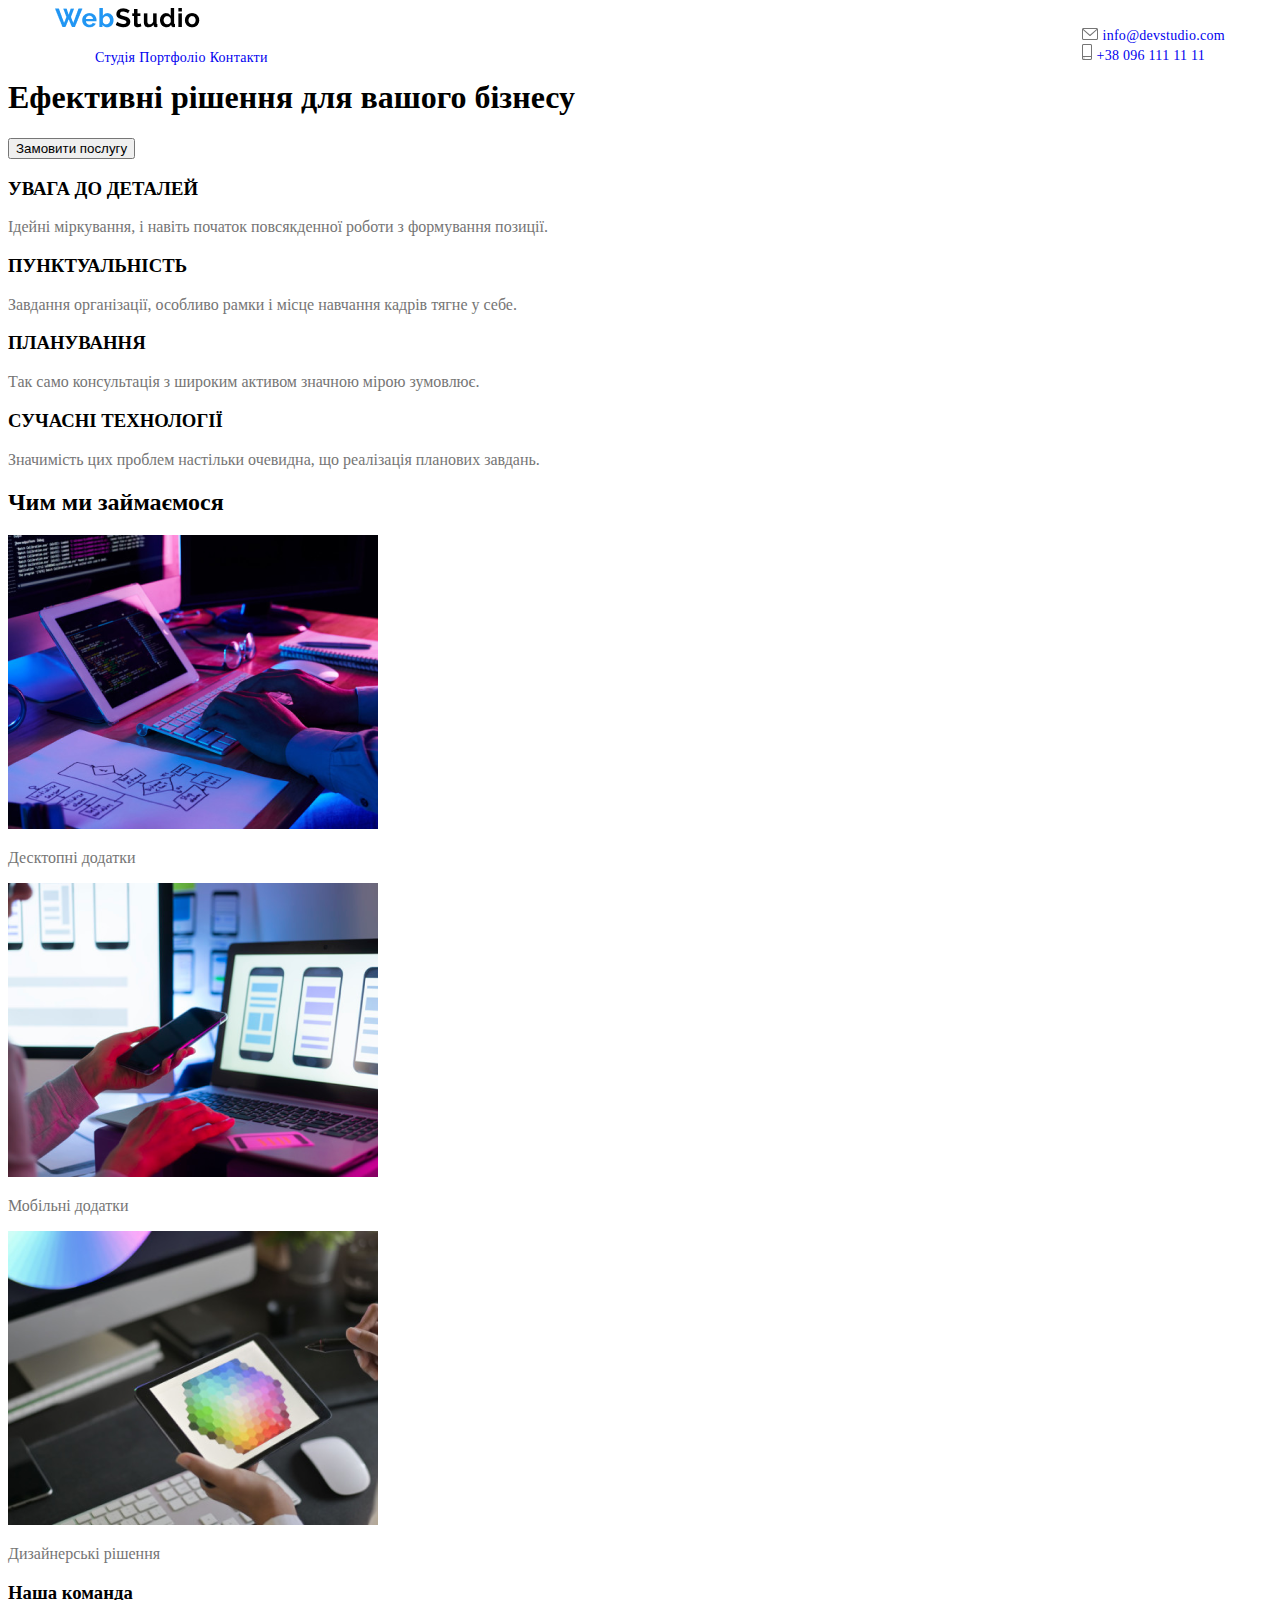
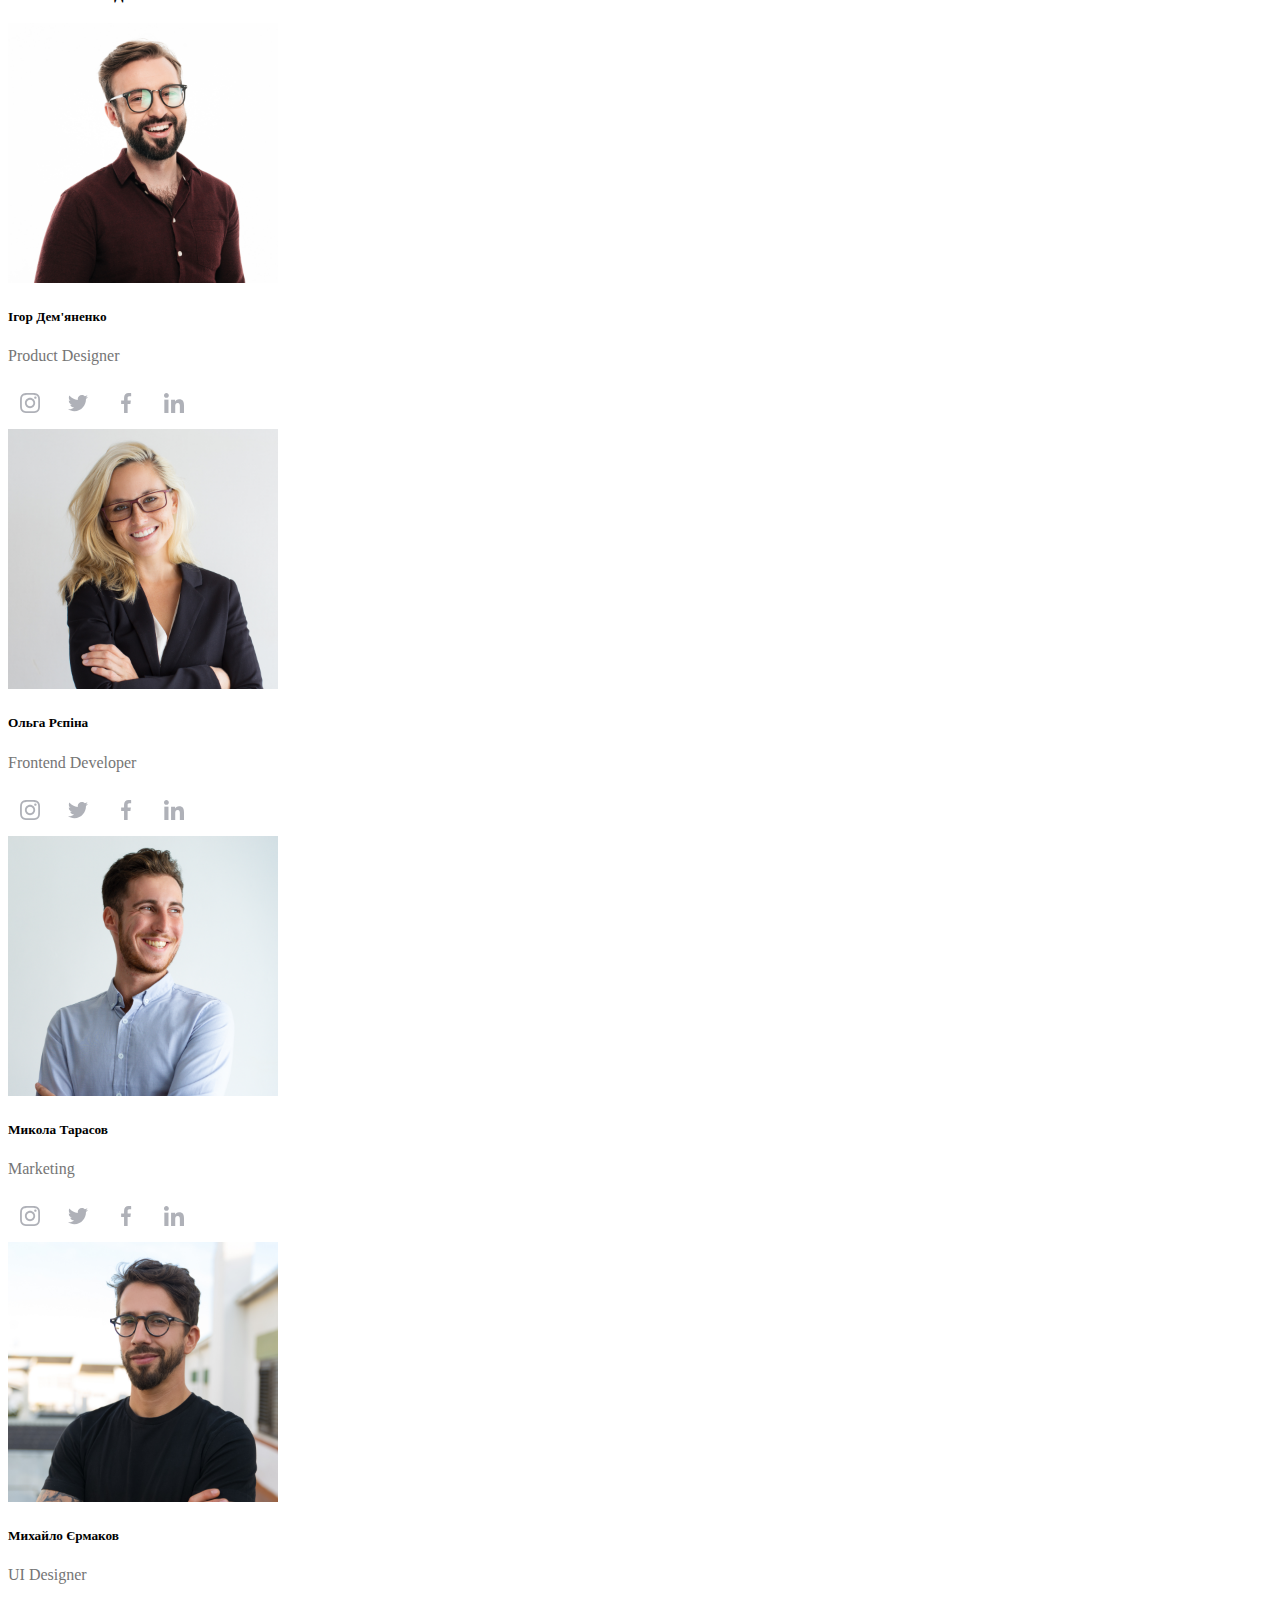
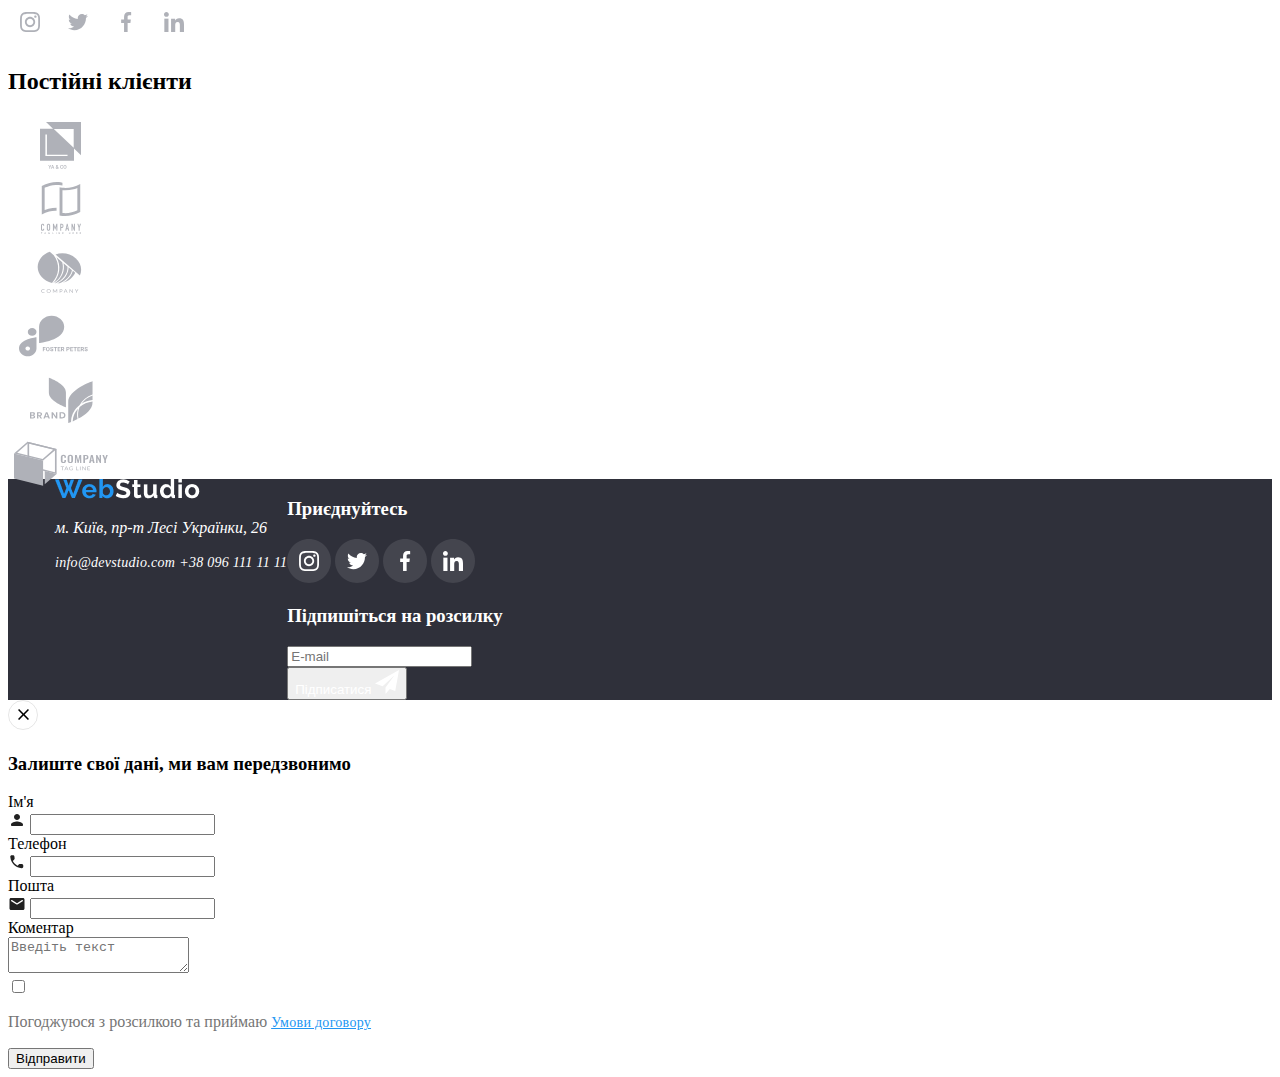
==== commit 393a7436: "modal animation + portfolio header fix" ====
--- a/index.html
+++ b/index.html
@@ -54,7 +54,7 @@
         <h1 class="main_first--title">
           Ефективні рішення для вашого бізнесу
         </h1>
-        <button class="main_first--btn">Замовити послугу</button>
+        <button class="main_first--btn" data-modal-open>Замовити послугу</button>
       </div>
     </section>
     <section class="main_second--section">
@@ -98,12 +98,15 @@
         <div class="main_third--images">
           <div class="main_third--img">
             <img src="./img/card1.png" alt="card1" />
+            <p class="main_third--img--text">Десктопні додатки</p>
           </div>
           <div class="main_third--img">
             <img src="./img/card2.png" alt="card2" />
+            <p class="main_third--img--text">Мобільні додатки</p>
           </div>
           <div class="main_third--img">
             <img src="./img/card3.png" alt="card3" />
+            <p class="main_third--img--text">Дизайнерські рішення</p>
           </div>
         </div>
       </div>
@@ -617,14 +620,175 @@
   </main>
   <footer class="footer">
     <div class="footer_container">
-      <img src="./img/FooterLogo.png" alt="logo" />
-      <address>
-        <p class="footer_address">м. Київ, пр-т Лесі Українки, 26</p>
-        <a href="mailto:info@devstudio.com" class="footer_link">info@devstudio.com</a>
-        <a href="tel:+38 096 111 11 11" class="footer_link">+38 096 111 11 11</a>
-      </address>
+      <div class="footer_left"><img src="./img/FooterLogo.png" alt="logo" />
+        <address>
+          <p class="footer_address">м. Київ, пр-т Лесі Українки, 26</p>
+          <a href="mailto:info@devstudio.com" class="footer_link">info@devstudio.com</a>
+          <a href="tel:+38 096 111 11 11" class="footer_link">+38 096 111 11 11</a>
+        </address></div>
+      <div class="footer_right">
+        <div class="footer_right--first">
+          <h3 class="footer_right--first--title">
+              Приєднуйтесь
+          </h3>
+          <div class="footer_right--first--svgs">
+            <svg width="44" height="44" viewBox="0 0 44 44" fill="none" xmlns="http://www.w3.org/2000/svg">
+              <path d="M44 22C44 28.0751 41.5376 33.5751 37.5564 37.5564C33.5751 41.5376 28.0751 44 22 44C15.9249 44 10.4249 41.5376 6.44365 37.5564C2.46243 33.5751 0 28.0751 0 22C0 15.9249 2.46243 10.4249 6.44365 6.44365C10.4249 2.46243 15.9249 0 22 0C28.0751 0 33.5751 2.46243 37.5564 6.44365C41.5376 10.4249 44 15.9249 44 22Z" fill="#FFFFFF1A"/>
+              <g clip-path="url(#clip0_11_5051)">
+              <path d="M31.9804 17.8801C31.9336 16.8174 31.7617 16.0868 31.5156 15.4537C31.2616 14.7818 30.8709 14.1801 30.359 13.68C29.8589 13.1721 29.2533 12.7774 28.5891 12.5274C27.9524 12.2813 27.2256 12.1094 26.163 12.0626C25.0924 12.0118 24.7525 12 22.0371 12C19.3217 12 18.9818 12.0118 17.9152 12.0586C16.8525 12.1055 16.1219 12.2775 15.489 12.5235C14.8169 12.7774 14.2153 13.1681 13.7152 13.68C13.2073 14.1801 12.8127 14.7857 12.5626 15.4499C12.3164 16.0868 12.1446 16.8134 12.0977 17.8761C12.0469 18.9467 12.0352 19.2866 12.0352 22.002C12.0352 24.7173 12.0469 25.0572 12.0938 26.1239C12.1406 27.1865 12.3126 27.9171 12.5588 28.5502C12.8127 29.2221 13.2073 29.8238 13.7152 30.3239C14.2153 30.8318 14.8209 31.2265 15.4851 31.4765C16.1219 31.7226 16.8486 31.8945 17.9114 31.9413C18.9779 31.9883 19.3179 31.9999 22.0333 31.9999C24.7487 31.9999 25.0885 31.9883 26.1552 31.9413C27.2179 31.8945 27.9484 31.7226 28.5813 31.4765C29.9254 30.9568 30.9881 29.8941 31.5078 28.5502C31.7538 27.9133 31.9258 27.1865 31.9727 26.1239C32.0195 25.0572 32.0313 24.7173 32.0313 22.002C32.0313 19.2866 32.0273 18.9467 31.9804 17.8801ZM30.1794 26.0457C30.1364 27.0225 29.9723 27.5499 29.8356 27.9015C29.4995 28.7728 28.808 29.4643 27.9367 29.8004C27.5851 29.9372 27.0538 30.1012 26.0809 30.1441C25.026 30.1911 24.7096 30.2027 22.0411 30.2027C19.3726 30.2027 19.0522 30.1911 18.0011 30.1441C17.0244 30.1012 16.4969 29.9372 16.1453 29.8004C15.7117 29.6402 15.317 29.3862 14.9967 29.0541C14.6646 28.7298 14.4106 28.3391 14.2504 27.9055C14.1137 27.5539 13.9496 27.0225 13.9067 26.0497C13.8597 24.9948 13.8481 24.6783 13.8481 22.0097C13.8481 19.3412 13.8597 19.0209 13.9067 17.9699C13.9496 16.9932 14.1137 16.4657 14.2504 16.1141C14.4106 15.6804 14.6646 15.2859 15.0007 14.9654C15.3248 14.6333 15.7155 14.3793 16.1493 14.2192C16.5009 14.0825 17.0323 13.9184 18.0051 13.8754C19.06 13.8285 19.3765 13.8168 22.0449 13.8168C24.7174 13.8168 25.0337 13.8285 26.0848 13.8754C27.0616 13.9184 27.589 14.0825 27.9407 14.2192C28.3742 14.3793 28.7689 14.6333 29.0893 14.9654C29.4213 15.2897 29.6753 15.6804 29.8356 16.1141C29.9723 16.4657 30.1364 16.997 30.1794 17.9699C30.2263 19.0248 30.238 19.3412 30.238 22.0097C30.238 24.6783 30.2263 24.9908 30.1794 26.0457Z" fill="white"/>
+              <path d="M22.0371 16.8641C19.2007 16.8641 16.8994 19.1653 16.8994 22.0019C16.8994 24.8384 19.2007 27.1396 22.0371 27.1396C24.8737 27.1396 27.1749 24.8384 27.1749 22.0019C27.1749 19.1653 24.8737 16.8641 22.0371 16.8641ZM22.0371 25.3346C20.197 25.3346 18.7044 23.8421 18.7044 22.0019C18.7044 20.1616 20.197 18.6691 22.0371 18.6691C23.8774 18.6691 25.3698 20.1616 25.3698 22.0019C25.3698 23.8421 23.8774 25.3346 22.0371 25.3346Z" fill="white"/>
+              <path d="M28.5775 16.6611C28.5775 17.3235 28.0404 17.8605 27.3779 17.8605C26.7155 17.8605 26.1785 17.3235 26.1785 16.6611C26.1785 15.9986 26.7155 15.4617 27.3779 15.4617C28.0404 15.4617 28.5775 15.9986 28.5775 16.6611Z" fill="white"/>
+              </g>
+              <defs>
+              <clipPath id="clip0_11_5051">
+              <rect width="20" height="20" fill="white" transform="translate(12 12)"/>
+              </clipPath>
+              </defs>
+              </svg>
+              <svg width="44" height="44" viewBox="0 0 44 44" fill="none" xmlns="http://www.w3.org/2000/svg">
+                
+                <path d="M44 22C44 28.0751 41.5376 33.5751 37.5564 37.5564C33.5751 41.5376 28.0751 44 22 44C15.9249 44 10.4249 41.5376 6.44365 37.5564C2.46243 33.5751 0 28.0751 0 22C0 15.9249 2.46243 10.4249 6.44365 6.44365C10.4249 2.46243 15.9249 0 22 0C28.0751 0 33.5751 2.46243 37.5564 6.44365C41.5376 10.4249 44 15.9249 44 22Z" fill="#FFFFFF1A "/>
+                <g clip-path="url(#clip0_11_5045)">
+                <path d="M32 15.7988C31.2563 16.125 30.4637 16.3412 29.6375 16.4462C30.4875 15.9388 31.1363 15.1412 31.4412 14.18C30.6488 14.6525 29.7738 14.9863 28.8412 15.1725C28.0887 14.3713 27.0162 13.875 25.8462 13.875C23.5763 13.875 21.7487 15.7175 21.7487 17.9763C21.7487 18.3012 21.7762 18.6137 21.8438 18.9112C18.435 18.745 15.4188 17.1113 13.3925 14.6225C13.0387 15.2363 12.8313 15.9388 12.8313 16.695C12.8313 18.115 13.5625 19.3737 14.6525 20.1025C13.9937 20.09 13.3475 19.8988 12.8 19.5975C12.8 19.61 12.8 19.6262 12.8 19.6425C12.8 21.635 14.2212 23.29 16.085 23.6712C15.7512 23.7625 15.3875 23.8062 15.01 23.8062C14.7475 23.8062 14.4825 23.7913 14.2337 23.7362C14.765 25.36 16.2725 26.5538 18.065 26.5925C16.67 27.6838 14.8988 28.3412 12.9813 28.3412C12.645 28.3412 12.3225 28.3263 12 28.285C13.8162 29.4563 15.9688 30.125 18.29 30.125C25.835 30.125 29.96 23.875 29.96 18.4575C29.96 18.2762 29.9538 18.1013 29.945 17.9275C30.7588 17.35 31.4425 16.6288 32 15.7988Z" fill="white"/>
+                </g>
+                <defs>
+                <clipPath id="clip0_11_5045">
+                <rect width="20" height="20" fill="white" transform="translate(12 12)"/>
+                </clipPath>
+                </defs>
+                </svg>
+                
+                <svg width="44" height="44" viewBox="0 0 44 44" fill="none" xmlns="http://www.w3.org/2000/svg">
+                  <path d="M44 22C44 28.0751 41.5376 33.5751 37.5564 37.5564C33.5751 41.5376 28.0751 44 22 44C15.9249 44 10.4249 41.5376 6.44365 37.5564C2.46243 33.5751 0 28.0751 0 22C0 15.9249 2.46243 10.4249 6.44365 6.44365C10.4249 2.46243 15.9249 0 22 0C28.0751 0 33.5751 2.46243 37.5564 6.44365C41.5376 10.4249 44 15.9249 44 22Z" fill="#FFFFFF1A"/>
+                  <g clip-path="url(#clip0_11_5041)">
+                  <path d="M25.3309 15.3208H27.1567V12.1408C26.8417 12.0975 25.7584 12 24.4967 12C21.8642 12 20.0609 13.6558 20.0609 16.6992V19.5H17.1559V23.055H20.0609V32H23.6226V23.0558H26.4101L26.8526 19.5008H23.6217V17.0517C23.6226 16.0242 23.8992 15.3208 25.3309 15.3208Z" fill="white"/>
+                  </g>
+                  <defs>
+                  <clipPath id="clip0_11_5041">
+                  <rect width="20" height="20" fill="white" transform="translate(12 12)"/>
+                  </clipPath>
+                  </defs>
+                  </svg>
+                  <svg width="44" height="44" viewBox="0 0 44 44" fill="none" xmlns="http://www.w3.org/2000/svg">
+                    <path d="M44 22C44 28.0751 41.5376 33.5751 37.5564 37.5564C33.5751 41.5376 28.0751 44 22 44C15.9249 44 10.4249 41.5376 6.44365 37.5564C2.46243 33.5751 0 28.0751 0 22C0 15.9249 2.46243 10.4249 6.44365 6.44365C10.4249 2.46243 15.9249 0 22 0C28.0751 0 33.5751 2.46243 37.5564 6.44365C41.5376 10.4249 44 15.9249 44 22Z" fill="#FFFFFF1A"/>
+                    <g clip-path="url(#clip0_11_5035)">
+                    <path d="M31.995 32.0001V31.9993H32V24.6643C32 21.0759 31.2275 18.3118 27.0325 18.3118C25.0158 18.3118 23.6625 19.4184 23.11 20.4676H23.0517V18.6468H19.0742V31.9993H23.2158V25.3876C23.2158 23.6468 23.5458 21.9634 25.7017 21.9634C27.8258 21.9634 27.8575 23.9501 27.8575 25.4993V32.0001H31.995Z" fill="white"/>
+                    <path d="M12.33 18.6475H16.4767V32H12.33V18.6475Z" fill="white"/>
+                    <path d="M14.4017 12C13.0758 12 12 13.0758 12 14.4017C12 15.7275 13.0758 16.8258 14.4017 16.8258C15.7275 16.8258 16.8033 15.7275 16.8033 14.4017C16.8025 13.0758 15.7267 12 14.4017 12V12Z" fill="white"/>
+                    </g>
+                    <defs>
+                    <clipPath id="clip0_11_5035">
+                    <rect width="20" height="20" fill="white" transform="translate(12 12)"/>
+                    </clipPath>
+                    </defs>
+                    </svg>
+                    
+                    
+                                                                    
+                  </div>
+                  
+        </div>
+        <div class="footer_right--second">
+          <h3 class="footer_right--second--title">Підпишіться на розсилку</h3>
+          <form>
+            <input type="email" placeholder="E-mail">
+            <div class="footer_right--second--btn--wrapper">
+              <button class="footer_right--second--btn">Підписатися <svg width="24" height="24" viewBox="0 0 24 24" fill="none" xmlns="http://www.w3.org/2000/svg">
+                <path d="M24 0L0 13.5L7.66994 16.3407L19.5 5.25002L10.5017 17.3896L10.509 17.3923L10.5 17.3896V24.0001L14.8013 18.982L20.2501 21.0001L24 0Z" fill="white"/>
+                </svg>
+                </button>
+            </div>
+          </form>
+        </div>  
+      </div>
+      
     </div>
   </footer>
+  <div class="backdrop is-hidden">
+    <div class="modal">
+      <div class="modal_close--wrapper" data-modal-close>
+        <svg width="30" height="30" viewBox="0 0 30 30" fill="none" xmlns="http://www.w3.org/2000/svg">
+          <circle cx="15" cy="15" r="15" fill="white"/>
+          <circle cx="15" cy="15" r="14.5" stroke="black" stroke-opacity="0.1"/>
+          <path d="M21 10.1079L19.8921 9L15.5 13.3921L11.1079 9L10 10.1079L14.3921 14.5L10 18.8921L11.1079 20L15.5 15.6079L19.8921 20L21 18.8921L16.6079 14.5L21 10.1079Z" fill="black"/>
+          </svg>
+      </div>
+      <h3 class="modal_title">Залиште свої дані, ми вам передзвонимо</h3>
+
+      <form id="modal_form">
+        <div class="form_field">
+          <label for="name">
+            Ім'я <br>
+            <svg width="18" height="18" viewBox="0 0 18 18" fill="none" xmlns="http://www.w3.org/2000/svg">
+              <g clip-path="url(#clip0_60_11800)">
+              <path d="M9 9C10.6575 9 12 7.6575 12 6C12 4.3425 10.6575 3 9 3C7.3425 3 6 4.3425 6 6C6 7.6575 7.3425 9 9 9ZM9 10.5C6.9975 10.5 3 11.505 3 13.5V14.25C3 14.6625 3.3375 15 3.75 15H14.25C14.6625 15 15 14.6625 15 14.25V13.5C15 11.505 11.0025 10.5 9 10.5Z" fill="#212121"/>
+              </g>
+              <defs>
+              <clipPath id="clip0_60_11800">
+              <rect width="18" height="18" fill="white"/>
+              </clipPath>
+              </defs>
+              </svg>
+              <input required id="name" type="text">
+          </label>
+         
+        </div>
+        <div class="form_field">
+          <label for="tel">
+            Телефон <br>
+            <svg width="18" height="18" viewBox="0 0 18 18" fill="none" xmlns="http://www.w3.org/2000/svg">
+              <g clip-path="url(#clip0_60_11806)">
+              <path d="M13.996 11.1226L12.1579 10.9127C11.7164 10.8621 11.2822 11.0141 10.9711 11.3252L9.63948 12.6568C7.59147 11.6147 5.91254 9.94301 4.87044 7.88775L6.20925 6.54894C6.52043 6.23775 6.6724 5.80355 6.62174 5.3621L6.41188 3.53842C6.32504 2.8075 5.70991 2.2575 4.97176 2.2575H3.71979C2.90203 2.2575 2.22178 2.93776 2.27243 3.75552C2.65598 9.93577 7.59871 14.8713 13.7717 15.2548C14.5894 15.3055 15.2697 14.6252 15.2697 13.8075V12.5555C15.2769 11.8246 14.7269 11.2095 13.996 11.1226Z" fill="#212121"/>
+              </g>
+              <defs>
+              <clipPath id="clip0_60_11806">
+              <rect width="18" height="18" fill="white"/>
+              </clipPath>
+              </defs>
+              </svg>
+              <input required id="tel" type="tel">
+          </label>
+
+        </div>
+        <div class="form_field">
+          <label for="email">
+            Пошта <br>
+            <svg width="18" height="18" viewBox="0 0 18 18" fill="none" xmlns="http://www.w3.org/2000/svg">
+              <g clip-path="url(#clip0_60_11812)">
+              <path d="M15 3H3C2.175 3 1.5075 3.675 1.5075 4.5L1.5 13.5C1.5 14.325 2.175 15 3 15H15C15.825 15 16.5 14.325 16.5 13.5V4.5C16.5 3.675 15.825 3 15 3ZM14.7 6.1875L9.3975 9.5025C9.1575 9.6525 8.8425 9.6525 8.6025 9.5025L3.3 6.1875C3.1125 6.0675 3 5.865 3 5.6475C3 5.145 3.5475 4.845 3.975 5.1075L9 8.25L14.025 5.1075C14.4525 4.845 15 5.145 15 5.6475C15 5.865 14.8875 6.0675 14.7 6.1875Z" fill="#212121"/>
+              </g>
+              <defs>
+              <clipPath id="clip0_60_11812">
+              <rect width="18" height="18" fill="white"/>
+              </clipPath>
+              </defs>
+              </svg>
+              
+              
+              <input required type="email" id="email">
+          </label>
+        </div>
+        <div class="form_field">
+          <label for="comment">
+            Коментар <br>
+            <textarea placeholder="Введіть текст" id="comment"></textarea>
+          </label>
+        </div>
+        <div class="form_privacy-policy">
+                  <input type="checkbox" id="accept">
+                  <p class="form_privacy-policy--text">
+                    Погоджуюся з розсилкою та приймаю <a style="color: #2196F3; text-decoration: underline;" href="#">Умови договору</a>
+                  </p>
+                  
+        </div>
+        <div class="form_submit--wrapper">
+          <button class="form_submit--btn" type="submit">Відправити</button>
+        </div>
+      </form>
+
+    </div>
+  </div>
+  <script src="./js/script.js"></script>
 </body>
 
 </html>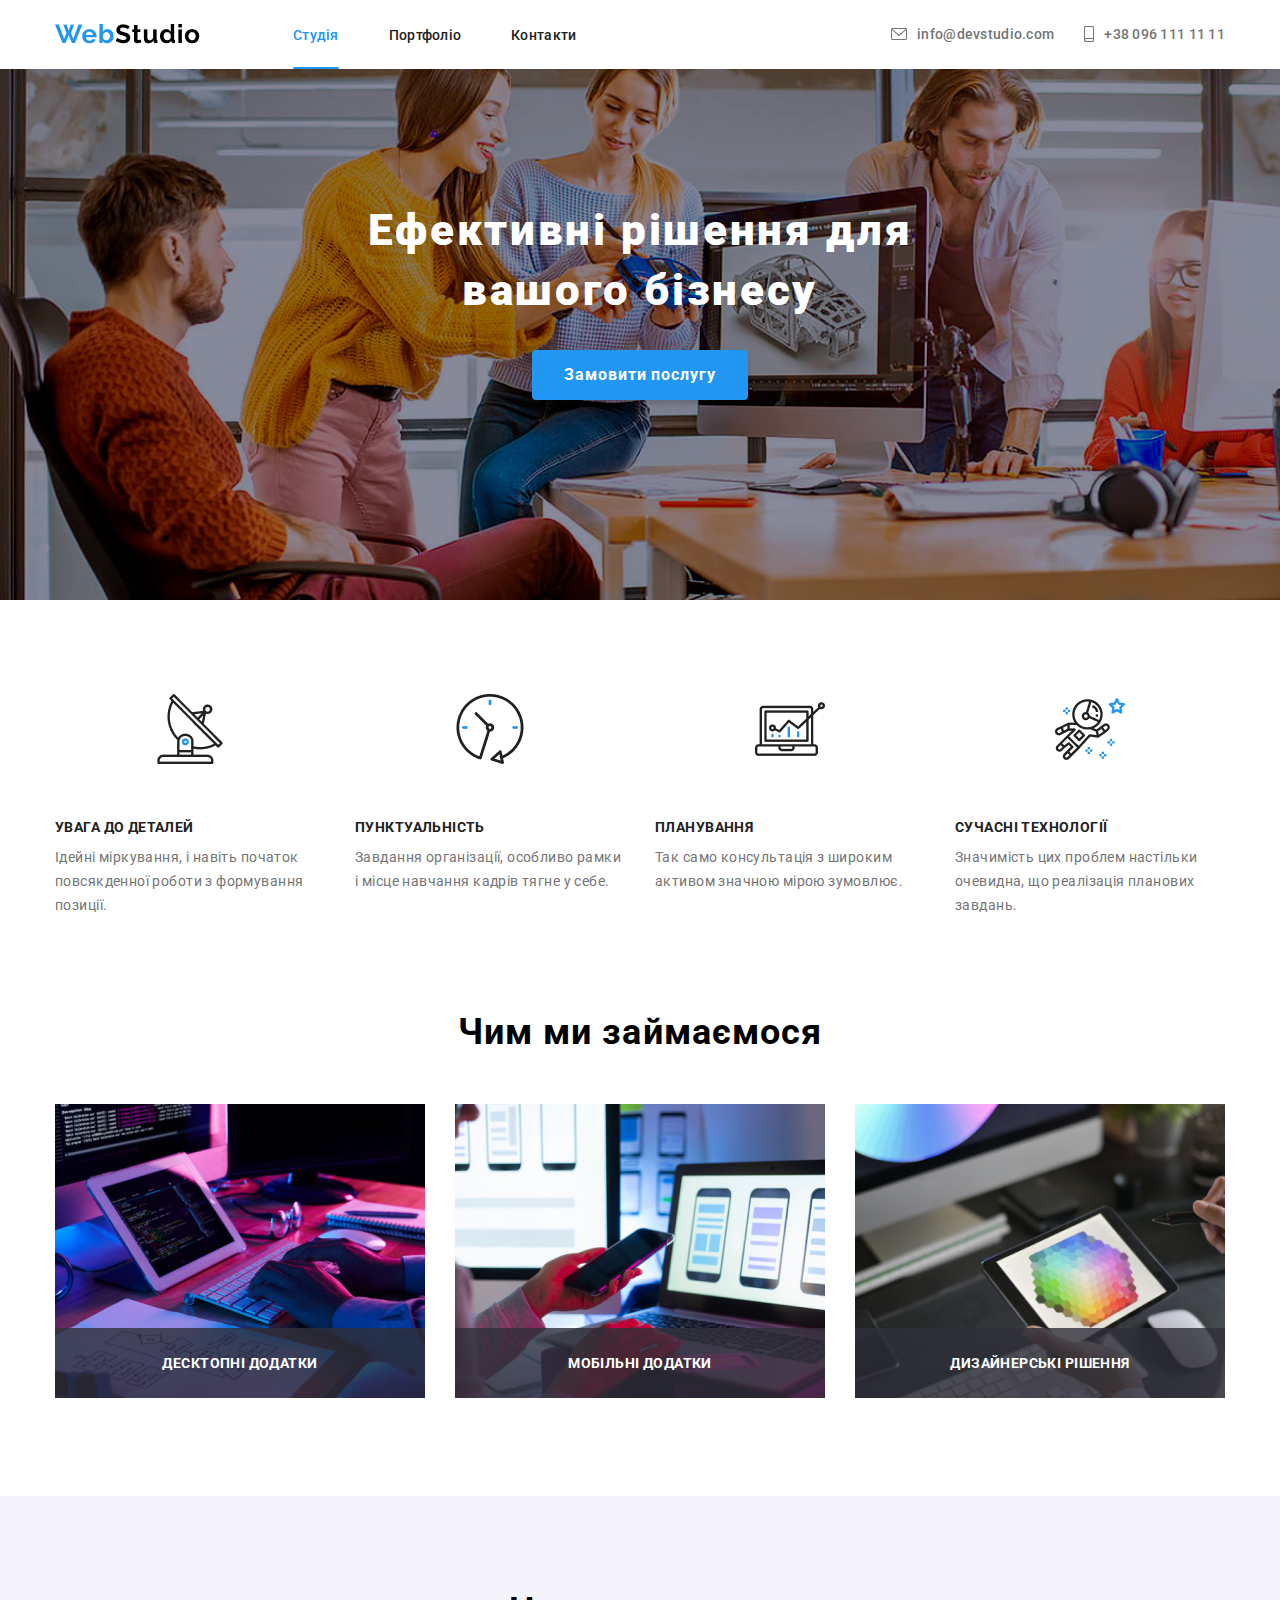
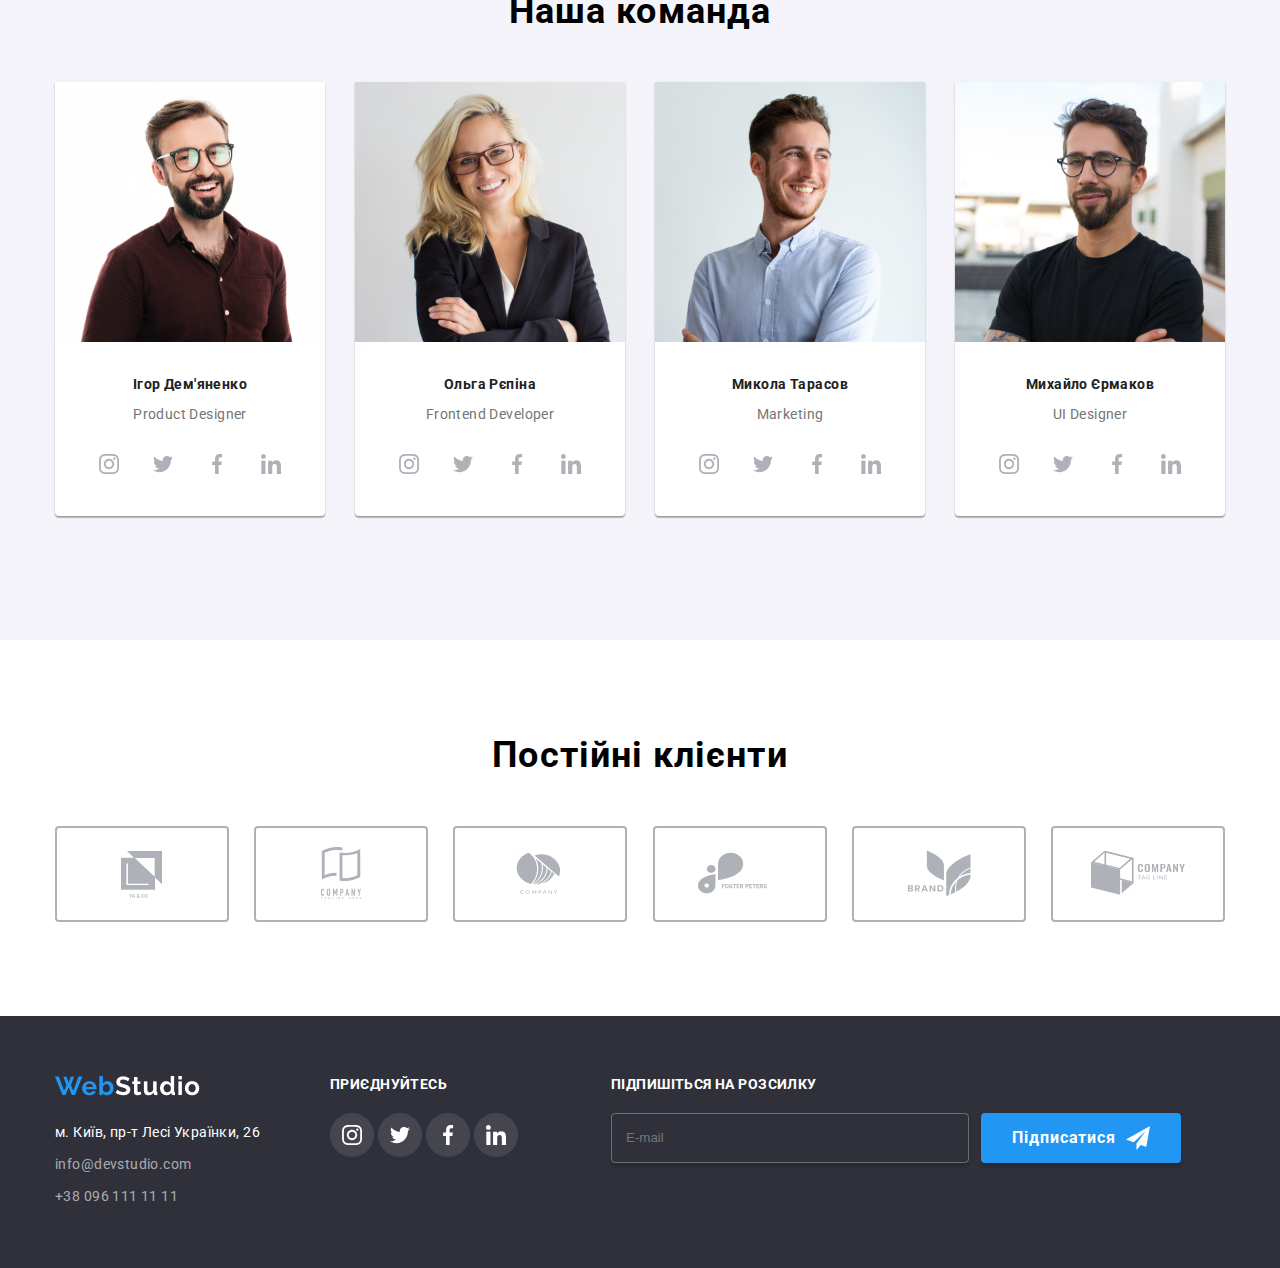
==== commit 4396b3ef: "portfolio html swap" ====
--- a/index.html
+++ b/index.html
@@ -5,7 +5,7 @@
   <meta charset="UTF-8" />
   <meta name="viewport" content="width=device-width, initial-scale=1.0" />
   <title>WebStudio</title>
-  <link rel="stylesheet" href="style.css" />
+  <link rel="stylesheet" href="./css/style.css" />
 </head>
 
 <body>
@@ -15,7 +15,7 @@
         <img class="header_logo" src="./img/HeaderLogo.png" alt="header logo" />
         <nav>
           <ul class="header_navigation">
-            <li class="header_navigation--item active">
+            <li class="header_navigation--item active light-blue">
               <a href="#">Студія</a>
             </li>
             <li class="header_navigation--item">
@@ -117,7 +117,7 @@
         <div class="main_fourth--cards">
           <div class="main_fourth--card">
             <img src="./img/card4.png" alt="men" width="270px" height="260px" />
-            <h5 class="main_forth--card--title">Ігор Дем'яненко</h5>
+            <h5 class="main_fourth--card--title">Ігор Дем'яненко</h5>
             <p class="main_fourth--card--text">Product Designer</p>
             <div class="main_fourth--card--socials">
               <svg width="44" height="44" viewBox="0 0 44 44" fill="none" xmlns="http://www.w3.org/2000/svg">
@@ -197,7 +197,7 @@
           </div>
           <div class="main_fourth--card">
             <img src="./img/card5.png" alt="women" width="270px" height="260px" />
-            <h5 class="main_forth--card--title">Ольга Рєпіна</h5>
+            <h5 class="main_fourth--card--title">Ольга Рєпіна</h5>
             <p class="main_fourth--card--text">Frontend Developer</p>
             <div class="main_fourth--card--socials">
               <svg width="44" height="44" viewBox="0 0 44 44" fill="none" xmlns="http://www.w3.org/2000/svg">
@@ -277,7 +277,7 @@
           </div>
           <div class="main_fourth--card">
             <img src="./img/card6.png" alt="men" width="270px" height="260px" />
-            <h5 class="main_forth--card--title">Микола Тарасов</h5>
+            <h5 class="main_fourth--card--title">Микола Тарасов</h5>
             <p class="main_fourth--card--text">Marketing</p>
             <div class="main_fourth--card--socials">
               <svg width="44" height="44" viewBox="0 0 44 44" fill="none" xmlns="http://www.w3.org/2000/svg">
@@ -357,7 +357,7 @@
           </div>
           <div class="main_fourth--card">
             <img src="./img/card7.png" alt="men" width="270px" height="260px" />
-            <h5 class="main_forth--card--title">Михайло Єрмаков</h5>
+            <h5 class="main_fourth--card--title">Михайло Єрмаков</h5>
             <p class="main_fourth--card--text">UI Designer</p>
             <div class="main_fourth--card--socials">
               <svg width="44" height="44" viewBox="0 0 44 44" fill="none" xmlns="http://www.w3.org/2000/svg">
@@ -690,8 +690,8 @@
         </div>
         <div class="footer_right--second">
           <h3 class="footer_right--second--title">Підпишіться на розсилку</h3>
-          <form>
-            <input type="email" placeholder="E-mail">
+          <form class="footer_right--second--form">
+            <input class="footer_right--second--form--input"  type="email" placeholder="E-mail">
             <div class="footer_right--second--btn--wrapper">
               <button class="footer_right--second--btn">Підписатися <svg width="24" height="24" viewBox="0 0 24 24" fill="none" xmlns="http://www.w3.org/2000/svg">
                 <path d="M24 0L0 13.5L7.66994 16.3407L19.5 5.25002L10.5017 17.3896L10.509 17.3923L10.5 17.3896V24.0001L14.8013 18.982L20.2501 21.0001L24 0Z" fill="white"/>
--- a/css/style.css
+++ b/css/style.css
@@ -0,0 +1,712 @@
+@import url("https://fonts.googleapis.com/css2?family=Roboto:ital,wght@0,100;0,300;0,400;0,500;0,700;0,900;1,100;1,300;1,400;1,500;1,700;1,900&display=swap");
+* {
+  margin: 0;
+  padding: 0;
+  box-sizing: border-box;
+}
+* ul,
+* ol {
+  list-style-type: none;
+}
+* a {
+  color: black;
+  text-decoration: none;
+}
+* body {
+  font-family: "Roboto", sans-serif;
+}
+
+@keyframes pulseScale {
+  0%, 100% {
+    transform: scale(1);
+  }
+  50% {
+    transform: scale(1.05);
+  }
+}
+@keyframes animateBtn {
+  0%, 100% {
+    background-color: #2196f3;
+  }
+  50% {
+    background-color: rgba(33, 149, 243, 0.8470588235);
+    transform: scale(1.05);
+  }
+}
+@keyframes animateWhyUs {
+  0%, 100% {
+    transform: rotateY(0deg);
+  }
+  50% {
+    transform: rotateY(360deg);
+  }
+}
+.header {
+  padding-top: 24px;
+  padding-bottom: 25px;
+  background-color: #ffffff;
+  position: fixed;
+  width: 100%;
+  z-index: 2;
+}
+.header_container {
+  display: flex;
+  justify-content: space-between;
+  width: 100%;
+  max-width: 1170px;
+  margin: 0 auto;
+}
+.header_left {
+  display: flex;
+  align-items: center;
+}
+.header_logo {
+  margin-right: 93px;
+  cursor: pointer;
+}
+.header_logo:hover {
+  animation: pulseScale 1s ease-in-out infinite;
+}
+.header_navigation {
+  display: flex;
+}
+.header_navigation--item a {
+  transition: color 0.5s ease;
+  font-family: Roboto, sans-serif;
+  font-size: 14px;
+  font-weight: 500;
+  line-height: 16.41px;
+  letter-spacing: 0.02em;
+  color: #212121;
+  position: relative;
+  overflow: hidden;
+}
+.header_navigation--item a:hover {
+  transition: 0.5s;
+  color: #2196f3;
+}
+.header_navigation--item.active a::after {
+  content: "";
+  position: absolute;
+  bottom: 0;
+  display: block;
+  left: 0;
+  width: 100%;
+  height: 2.5px;
+  background-color: #2196f3;
+  transition: 0.3s ease-in-out;
+  top: 40px;
+  border-radius: 10px;
+  z-index: 5;
+}
+.header_navigation--item.active.light-blue a {
+  color: #2196f3;
+}
+.header_navigation--item:not(:last-child) {
+  margin-right: 50px;
+}
+.header_right {
+  display: flex;
+  gap: 30px;
+}
+.header_right--part {
+  display: flex;
+  align-items: center;
+  gap: 10px;
+}
+.header_right--part svg path,
+.header_right--part a {
+  transition: 0.3s ease-in-out;
+}
+.header_right--part:hover svg path,
+.header_right--part:hover a {
+  fill: #2196f3;
+  color: #2196f3;
+  transition: 0.3s ease-in-out;
+}
+.header_right--link {
+  transition: 0.5s;
+  font-family: Roboto;
+  font-size: 14px;
+  font-weight: 500;
+  line-height: 16.41px;
+  letter-spacing: 0.02em;
+  color: #757575;
+}
+.header_right--link:not(:last-child) {
+  margin-right: 50px;
+}
+.header_right--link:hover {
+  transition: 0.5s;
+  color: #2196f3;
+}
+
+.main_first--section {
+  content: "";
+  background-image: url("../img/first_img.png");
+  background-repeat: no-repeat;
+  background-size: cover;
+}
+.main_first--container {
+  width: 100%;
+  max-width: 1170px;
+  margin: 0 auto;
+  display: flex;
+  flex-direction: column;
+  align-items: center;
+}
+.main_first--title {
+  max-width: 696px;
+  font-family: Roboto;
+  font-size: 44px;
+  font-weight: 900;
+  line-height: 60px;
+  letter-spacing: 0.06em;
+  text-align: center;
+  color: #ffffff;
+  margin-top: 200px;
+}
+.main_first--btn {
+  margin-top: 30px;
+  width: 216px;
+  height: 50px;
+  margin-bottom: 200px;
+  border: 0;
+  cursor: pointer;
+  font-family: Roboto;
+  font-size: 16px;
+  font-weight: 700;
+  line-height: 30px;
+  letter-spacing: 0.06em;
+  text-align: center;
+  color: #ffffff;
+  background-color: #2196f3;
+  border-radius: 4px;
+  box-shadow: 0px 4px 4px 0px rgba(0, 0, 0, 0.1490196078);
+}
+.main_first--btn:hover {
+  animation: animateBtn 1.5s linear infinite;
+}
+.main_second--section {
+  margin-top: 94px;
+}
+.main_second--container {
+  width: 100%;
+  max-width: 1170px;
+  margin: 0 auto;
+  display: flex;
+  justify-content: space-between;
+}
+.main_second--title {
+  font-family: Roboto;
+  font-size: 14px;
+  font-weight: 700;
+  line-height: 16.41px;
+  letter-spacing: 0.03em;
+  color: #212121;
+  margin-bottom: 10px;
+}
+.main_second--text {
+  font-family: Roboto;
+  max-width: 270px;
+  font-size: 14px;
+  font-weight: 400;
+  line-height: 24px;
+  letter-spacing: 0.03em;
+  color: #757575;
+}
+.main_second--card {
+  cursor: pointer;
+}
+.main_second--card #card_box-first, .main_second--card #card_box-second, .main_second--card #card_box-third, .main_second--card #card_box-fourth {
+  position: relative;
+  display: flex;
+  justify-content: center;
+  align-items: center;
+  margin-bottom: 55px;
+}
+.main_second--card #card_box-first::before {
+  content: "";
+  background-image: url("../img/antenna 1.png");
+  background-size: contain;
+  background-repeat: no-repeat;
+  width: 70px;
+  height: 70px;
+  cursor: pointer;
+  display: block;
+}
+.main_second--card #card_box-second::before {
+  content: "";
+  background-image: url("../img/clock 1.png");
+  background-size: contain;
+  background-repeat: no-repeat;
+  width: 70px;
+  height: 70px;
+  display: block;
+}
+.main_second--card #card_box-third::before {
+  content: "";
+  background-image: url("../img/diagram 1.png");
+  background-size: contain;
+  background-repeat: no-repeat;
+  width: 70px;
+  height: 70px;
+  display: block;
+}
+.main_second--card #card_box-fourth::before {
+  content: "";
+  background-image: url("../img/astronaut 1.png");
+  background-size: contain;
+  background-repeat: no-repeat;
+  width: 70px;
+  height: 70px;
+  display: block;
+}
+.main_second--card:hover #card_box-first, .main_second--card:hover #card_box-second, .main_second--card:hover #card_box-third, .main_second--card:hover #card_box-fourth {
+  animation: animateWhyUs 3s ease-in-out;
+}
+.main_third--section {
+  margin-top: 94px;
+  margin-bottom: 94px;
+}
+.main_third--container {
+  width: 100%;
+  max-width: 1170px;
+  display: flex;
+  margin: 0 auto;
+  flex-direction: column;
+}
+.main_third--title {
+  margin-bottom: 50px;
+  font-family: Roboto;
+  font-size: 36px;
+  font-weight: 700;
+  line-height: 42.19px;
+  letter-spacing: 0.03em;
+  text-align: center;
+}
+.main_third--images {
+  display: flex;
+  justify-content: space-between;
+}
+.main_third--images .main_third--img {
+  position: relative;
+}
+.main_third--images .main_third--img--text {
+  position: absolute;
+  width: 100%;
+  top: 224px;
+  font-family: Roboto;
+  font-size: 14px;
+  font-weight: 700;
+  line-height: 16.41px;
+  letter-spacing: 0.03em;
+  text-align: center;
+  text-underline-position: from-font;
+  -webkit-text-decoration-skip-ink: none;
+          text-decoration-skip-ink: none;
+  color: #ffffff;
+  padding-bottom: 27px;
+  padding-top: 27px;
+  background-color: rgba(47, 48, 58, 0.8);
+  text-transform: uppercase;
+}
+.main_fourth--section {
+  padding-bottom: 124px;
+  background-color: #f5f4fa;
+  padding-top: 94px;
+}
+.main_fourth--card--text {
+  font-family: Roboto;
+  max-width: 270px;
+  font-size: 14px;
+  font-weight: 400;
+  line-height: 24px;
+  letter-spacing: 0.03em;
+  color: #757575;
+  text-align: center;
+  margin-bottom: 16px;
+}
+.main_fourth--card--socials {
+  display: flex;
+  justify-content: center;
+  gap: 10px;
+  padding-bottom: 30px;
+}
+.main_fourth--card--socialssvg:hover {
+  cursor: pointer;
+}
+.main_fourth--container {
+  width: 100%;
+  margin: 0 auto;
+  max-width: 1170px;
+}
+.main_fourth--card--title {
+  font-family: Roboto;
+  text-align: center;
+  margin-top: 30px;
+  font-size: 14px;
+  font-weight: 700;
+  line-height: 16.41px;
+  letter-spacing: 0.03em;
+  color: #212121;
+  margin-bottom: 10px;
+}
+.main_fourth--title {
+  margin-bottom: 50px;
+  font-family: Roboto;
+  font-size: 36px;
+  font-weight: 700;
+  line-height: 42.19px;
+  letter-spacing: 0.03em;
+  text-align: center;
+}
+.main_fourth--cards {
+  display: flex;
+  justify-content: space-between;
+}
+.main_fourth--card {
+  background-color: white;
+  box-shadow: 0px 2px 1px 0px rgba(0, 0, 0, 0.2), 0px 1px 1px 0px rgba(0, 0, 0, 0.1411764706), 0px 1px 3px 0px rgba(0, 0, 0, 0.1215686275);
+  border-radius: 0px 0px 4px 4px;
+}
+.main_fourth--card--socials svg path,
+.main_fourth--card--socials svg g path {
+  transition: 0.3s ease-in-out;
+}
+.main_fourth--card--socials svg:hover path {
+  fill: #2196f3;
+  transition: 0.5s ease-in-out;
+}
+.main_fourth--card--socials svg:hover g path {
+  fill: #ffffff;
+  transition: 0.5s ease-in-out;
+}
+.main_fifth--container {
+  margin: 0 auto;
+  max-width: 1170px;
+  width: 100%;
+}
+.main_fifth--section {
+  margin-top: 94px;
+}
+.main_fifth--title {
+  font-family: Roboto;
+  font-size: 36px;
+  font-weight: 700;
+  line-height: 42.19px;
+  letter-spacing: 0.03em;
+  text-align: center;
+  margin-bottom: 50px;
+}
+.main_fifth--cards {
+  display: flex;
+  flex-direction: row;
+  justify-content: space-between;
+  margin-bottom: 94px;
+}
+.main_fifth--card {
+  border: 2px solid #afb1b8;
+  display: flex;
+  align-items: center;
+  border-radius: 4px;
+  justify-content: center;
+  padding: 16px 32px;
+  transition: 0.3s ease-in-out;
+}
+.main_fifth--card svg path {
+  transition: 0.3s ease-in-out;
+}
+.main_fifth--card:hover {
+  cursor: pointer;
+  border-color: #2196f3;
+  transition: 0.3s ease-in-out;
+}
+.main_fifth--card:hover svg path {
+  fill: #2196f3;
+  transition: 0.3s ease-in-out;
+}
+
+.footer {
+  background-color: #2f303a;
+}
+.footer_container {
+  width: 100%;
+  padding-top: 60px;
+  padding-bottom: 60px;
+  max-width: 1170px;
+  margin: 0 auto;
+  display: flex;
+  gap: 70px;
+}
+.footer img {
+  margin-bottom: 20px;
+}
+.footer_address {
+  font-family: Roboto;
+  font-size: 14px;
+  font-weight: 400;
+  line-height: 24px;
+  letter-spacing: 0.03em;
+  text-align: left;
+  color: white;
+  margin-bottom: 8px;
+}
+.footer_link {
+  font-family: Roboto;
+  font-size: 14px;
+  font-weight: 400;
+  line-height: 24px;
+  letter-spacing: 0.03em;
+  text-align: left;
+  color: rgba(255, 255, 255, 0.6);
+}
+.footer_link:not(:last-child) {
+  margin-bottom: 8px;
+}
+.footer address {
+  flex-direction: column;
+  display: flex;
+  font-style: normal;
+}
+.footer_right {
+  display: flex;
+  justify-content: space-between;
+  flex-direction: row;
+  gap: 93px;
+}
+.footer_right--first--title {
+  color: #ffffff;
+  font-family: Roboto;
+  font-size: 14px;
+  font-weight: 700;
+  line-height: 16.41px;
+  letter-spacing: 0.03em;
+  text-underline-position: from-font;
+  text-transform: uppercase;
+  -webkit-text-decoration-skip-ink: none;
+          text-decoration-skip-ink: none;
+  margin-bottom: 20px;
+}
+.footer_right--first--svgs svg path {
+  transition: 0.3s ease-in-out;
+}
+.footer_right--first--svgs svg:hover path {
+  cursor: pointer;
+  transition: 0.3s ease-in-out;
+  fill: #2196f3;
+}
+.footer_right--first--svgs svg:hover g path {
+  cursor: pointer;
+  transition: 0.3s ease-in-out;
+  fill: #ffffff;
+}
+.footer_right--second {
+  max-width: 570px;
+}
+.footer_right--second--title {
+  font-family: Roboto;
+  font-size: 14px;
+  font-weight: 700;
+  line-height: 16.41px;
+  letter-spacing: 0.03em;
+  margin-bottom: 20px;
+  text-underline-position: from-font;
+  -webkit-text-decoration-skip-ink: none;
+          text-decoration-skip-ink: none;
+  color: #ffffff;
+  text-transform: uppercase;
+}
+.footer_right--second--form {
+  display: flex;
+  flex-direction: row;
+  gap: 12px;
+}
+.footer_right--second--form--input {
+  width: 358px;
+  height: 50px;
+  min-height: 50px;
+  color: #ffffff;
+  border-radius: 4px;
+  border: 1px solid rgba(255, 255, 255, 0.3019607843);
+  box-shadow: 0px 4px 4px 0px rgba(0, 0, 0, 0.1490196078);
+  outline: none;
+  background-color: rgba(255, 255, 255, 0);
+  padding-left: 14px;
+}
+.footer_right--second--btn {
+  width: 200px;
+  height: 50px;
+  border-radius: 4px;
+  display: flex;
+  justify-content: center;
+  align-items: center;
+  gap: 10px;
+  border: 0;
+  outline: none;
+  color: white;
+  background-color: #2196f3;
+  font-family: Roboto;
+  font-size: 16px;
+  font-weight: 700;
+  line-height: 30px;
+  letter-spacing: 0.06em;
+  box-shadow: 0px 4px 4px 0px rgba(0, 0, 0, 0.1490196078);
+  cursor: pointer;
+}
+
+.backdrop {
+  position: fixed;
+  top: 0;
+  right: 0;
+  left: 0;
+  bottom: 0;
+  background-color: rgba(0, 0, 0, 0.2);
+  opacity: 1;
+  transition: opacity 0.25s cubic-bezier(0.4, 0, 0.2, 1);
+}
+.backdrop.is-hidden {
+  opacity: 0;
+  pointer-events: none;
+}
+.backdrop .modal {
+  position: absolute;
+  top: 50%;
+  left: 50%;
+  transform: translate(-50%, -50%);
+  width: 528px;
+  height: 581px;
+  border-radius: 4px;
+  background-color: #ffffff;
+  transition: opacity 0.25s cubic-bezier(0.4, 0, 0.2, 1), transform 0.25s cubic-bezier(0.4, 0, 0.2, 1);
+}
+.backdrop .modal_close--wrapper {
+  position: relative;
+  display: flex;
+  justify-content: end;
+  padding-top: 8px;
+  padding-bottom: 2px;
+}
+.backdrop .modal_close--wrapper svg {
+  position: relative;
+  top: 0;
+  right: 8px;
+  cursor: pointer;
+}
+.backdrop .modal_title {
+  font-family: Roboto;
+  font-size: 20px;
+  font-weight: 700;
+  line-height: 23.44px;
+  letter-spacing: 0.03em;
+  text-align: center;
+  text-underline-position: from-font;
+  -webkit-text-decoration-skip-ink: none;
+          text-decoration-skip-ink: none;
+  color: #212121;
+  margin-bottom: 12px;
+}
+.backdrop .modal form {
+  display: flex;
+  align-items: center;
+  flex-direction: column;
+  gap: 10px;
+}
+.backdrop .modal form input:not([type=checkbox]) {
+  width: 448px;
+  height: 40px;
+  border: 1px solid rgba(33, 33, 33, 0.2);
+  border-radius: 4px;
+  padding-left: 40px;
+}
+.backdrop .modal form .form_field {
+  position: relative;
+}
+.backdrop .modal form .form_field svg {
+  position: absolute;
+  top: 50%;
+  left: 12px;
+}
+.backdrop .modal form .form_field textarea {
+  width: 448px;
+  resize: none;
+  height: 120px;
+  border-radius: 4px;
+  border: 1px solid rgba(33, 33, 33, 0.2);
+  padding: 12px 16px;
+}
+.backdrop .modal form .form_field textarea::-moz-placeholder {
+  font-family: Roboto;
+  font-size: 12px;
+  font-weight: 400;
+  line-height: 14.06px;
+  letter-spacing: 0.01em;
+  text-align: left;
+  text-underline-position: from-font;
+  text-decoration-skip-ink: none;
+  color: rgba(117, 117, 117, 0.5019607843);
+}
+.backdrop .modal form .form_field textarea::placeholder {
+  font-family: Roboto;
+  font-size: 12px;
+  font-weight: 400;
+  line-height: 14.06px;
+  letter-spacing: 0.01em;
+  text-align: left;
+  text-underline-position: from-font;
+  -webkit-text-decoration-skip-ink: none;
+          text-decoration-skip-ink: none;
+  color: rgba(117, 117, 117, 0.5019607843);
+}
+.backdrop .modal form .form_field:focus {
+  outline: none;
+}
+.backdrop .modal form label {
+  color: #757575;
+}
+.backdrop .modal form input:focus {
+  outline: none;
+  border-color: #2196f3;
+}
+.backdrop .modal form .form_privacy-policy {
+  display: flex;
+  font-family: Roboto;
+  font-size: 14px;
+  font-weight: 400;
+  line-height: 24px;
+  letter-spacing: 0.03em;
+  text-align: left;
+  text-underline-position: from-font;
+  -webkit-text-decoration-skip-ink: none;
+          text-decoration-skip-ink: none;
+  color: #757575;
+}
+.backdrop .modal form .form_privacy-policy--text {
+  margin-left: 8.38px;
+}
+.backdrop .modal form .form_submit--wrapper {
+  margin-top: 30px;
+}
+.backdrop .modal form .form_submit--btn {
+  width: 200px;
+  height: 50px;
+  border-radius: 4px;
+  background-color: #2196f3;
+  border: 0;
+  outline: 0;
+  cursor: pointer;
+  color: #ffffff;
+  box-shadow: 0px 4px 4px 0px rgba(0, 0, 0, 0.1490196078);
+  font-family: Roboto;
+  font-size: 16px;
+  font-weight: 700;
+  line-height: 30px;
+  letter-spacing: 0.06em;
+  text-align: center;
+  text-underline-position: from-font;
+  -webkit-text-decoration-skip-ink: none;
+          text-decoration-skip-ink: none;
+}
+.backdrop .modal form:focus-within svg g path {
+  fill: #2196f3;
+}/*# sourceMappingURL=style.css.map */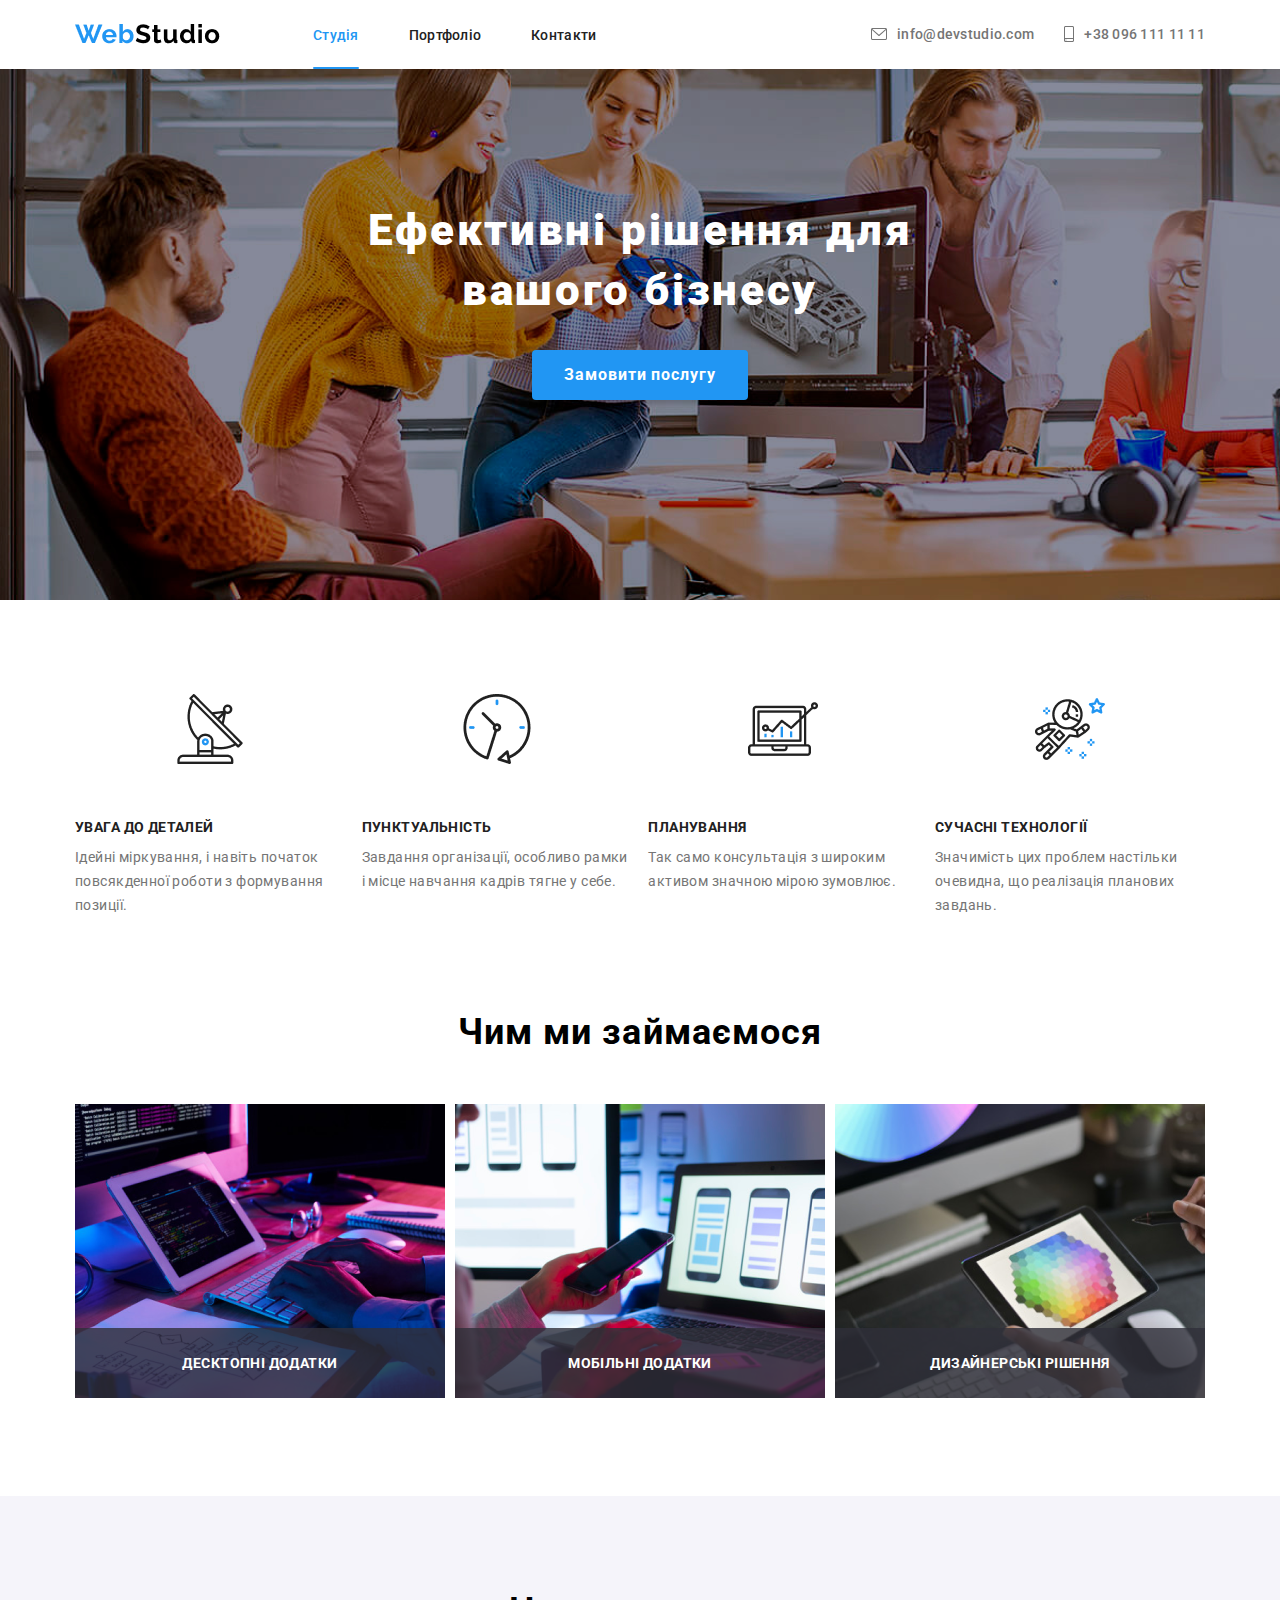
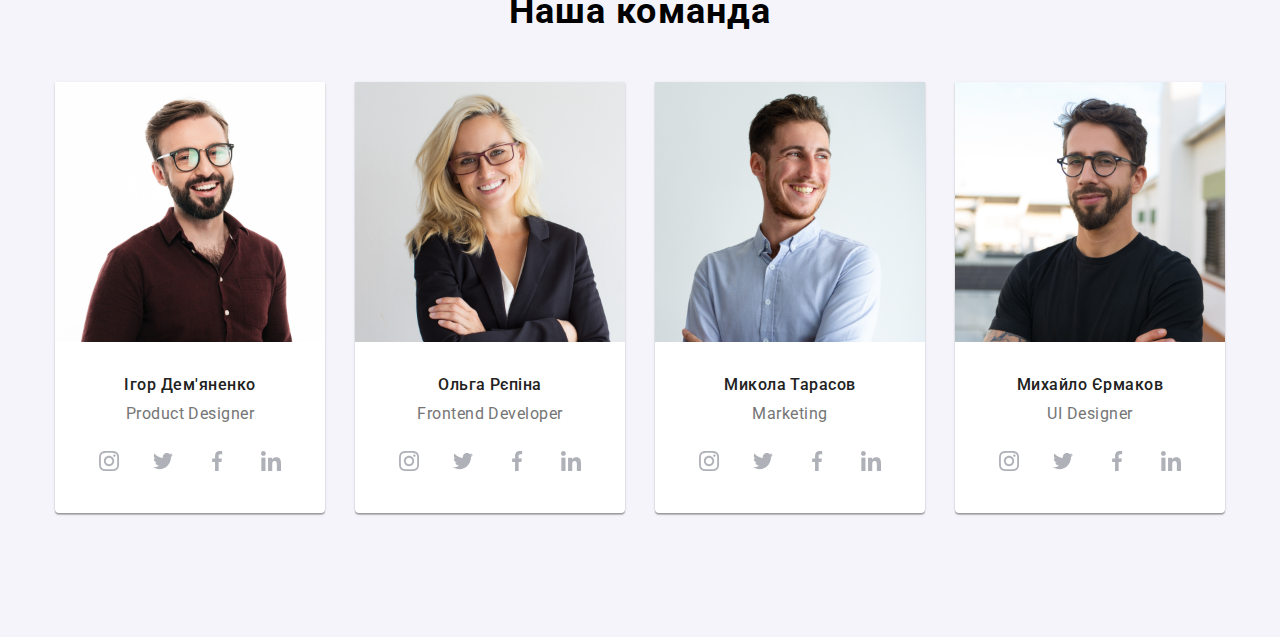
==== commit 9a276e26: "first, second, third section adaptive" ====
--- a/index.html
+++ b/index.html
@@ -26,6 +26,9 @@
         </nav>
       </div>
       <div class="header_right">
+        <div class="header_right--mobile">
+          <img src="./img/header_burger.svg" alt="">
+        </div>
         <div class="header_right--part">
           <svg width="16" height="12" viewBox="0 0 16 12" fill="none" xmlns="http://www.w3.org/2000/svg">
             <path
@@ -48,8 +51,8 @@
       </div>
   </header>
 
-  <main class="main">
-    <section class="main_first--section">
+   <main class="main">
+     <section class="main_first--section">
       <div class="main_first--container">
         <h1 class="main_first--title">
           Ефективні рішення для вашого бізнесу
@@ -57,6 +60,7 @@
         <button class="main_first--btn" data-modal-open>Замовити послугу</button>
       </div>
     </section>
+    
     <section class="main_second--section">
       <div class="main_second--container">
         <div class="main_second--card">
@@ -91,6 +95,7 @@
           </p>
         </div>
       </div>
+    
     </section>
     <section class="main_third--section">
       <div class="main_third--container">
@@ -438,7 +443,7 @@
         </div>
       </div>
     </section>
-    <section class="main_fifth--section">
+    <!--<section class="main_fifth--section">
       <div class="main_fifth--container">
         <h2 class="main_fifth--title">Постійні клієнти</h2>
         <div class="main_fifth--cards">
@@ -616,9 +621,9 @@
         </div>
       </div>
       </div>
-    </section>
+    </section> -->
   </main>
-  <footer class="footer">
+  <!-- <footer class="footer">
     <div class="footer_container">
       <div class="footer_left"><img src="./img/FooterLogo.png" alt="logo" />
         <address>
@@ -703,8 +708,8 @@
       </div>
       
     </div>
-  </footer>
-  <div class="backdrop is-hidden">
+  </footer> -->
+  <!-- <div class="backdrop is-hidden">
     <div class="modal">
       <div class="modal_close--wrapper" data-modal-close>
         <svg width="30" height="30" viewBox="0 0 30 30" fill="none" xmlns="http://www.w3.org/2000/svg">
@@ -787,7 +792,7 @@
       </form>
 
     </div>
-  </div>
+  </div> -->
   <script src="./js/script.js"></script>
 </body>
 
--- a/css/style.css
+++ b/css/style.css
@@ -55,6 +55,7 @@
   width: 100%;
   max-width: 1170px;
   margin: 0 auto;
+  padding: 0px 20px;
 }
 .header_left {
   display: flex;
@@ -109,6 +110,9 @@
   display: flex;
   gap: 30px;
 }
+.header_right--mobile {
+  display: none;
+}
 .header_right--part {
   display: flex;
   align-items: center;
@@ -141,6 +145,39 @@
   color: #2196f3;
 }
 
+@media screen and (max-width: 950px) {
+  .header_right {
+    display: flex;
+    flex-direction: column;
+    gap: 10px;
+  }
+}
+@media screen and (max-width: 750px) {
+  .header_left {
+    display: flex;
+    flex-direction: column;
+    gap: 25px;
+    align-items: start;
+  }
+}
+@media screen and (max-width: 530px) {
+  .header_right--part {
+    display: none;
+  }
+  .header_left {
+    justify-content: center;
+  }
+  .header_left img {
+    margin: 0;
+  }
+  .header_left nav {
+    display: none;
+  }
+  .header_right--mobile {
+    display: block;
+    cursor: pointer;
+  }
+}
 .main_first--section {
   content: "";
   background-image: url("../img/first_img.png");
@@ -196,24 +233,25 @@
   margin: 0 auto;
   display: flex;
   justify-content: space-between;
+  padding: 0 20px;
 }
 .main_second--title {
   font-family: Roboto;
   font-size: 14px;
   font-weight: 700;
   line-height: 16.41px;
-  letter-spacing: 0.03em;
   color: #212121;
+  letter-spacing: 0.03em;
   margin-bottom: 10px;
 }
 .main_second--text {
-  font-family: Roboto;
   max-width: 270px;
+  font-family: Roboto;
   font-size: 14px;
   font-weight: 400;
   line-height: 24px;
-  letter-spacing: 0.03em;
   color: #757575;
+  letter-spacing: 0.03em;
 }
 .main_second--card {
   cursor: pointer;
@@ -275,6 +313,7 @@
   display: flex;
   margin: 0 auto;
   flex-direction: column;
+  padding: 0 20px;
 }
 .main_third--title {
   margin-bottom: 50px;
@@ -317,15 +356,15 @@
   padding-top: 94px;
 }
 .main_fourth--card--text {
-  font-family: Roboto;
   max-width: 270px;
-  font-size: 14px;
+  text-align: center;
+  margin-bottom: 16px;
+  font-family: Roboto;
+  font-size: 16px;
   font-weight: 400;
-  line-height: 24px;
-  letter-spacing: 0.03em;
+  line-height: 18.75px;
   color: #757575;
-  text-align: center;
-  margin-bottom: 16px;
+  letter-spacing: 0.03em;
 }
 .main_fourth--card--socials {
   display: flex;
@@ -342,15 +381,15 @@
   max-width: 1170px;
 }
 .main_fourth--card--title {
-  font-family: Roboto;
   text-align: center;
   margin-top: 30px;
-  font-size: 14px;
-  font-weight: 700;
-  line-height: 16.41px;
-  letter-spacing: 0.03em;
+  margin-bottom: 10px;
+  font-family: Roboto;
+  font-size: 16px;
+  font-weight: 500;
+  line-height: 18.75px;
   color: #212121;
-  margin-bottom: 10px;
+  letter-spacing: 0.03em;
 }
 .main_fourth--title {
   margin-bottom: 50px;
@@ -427,6 +466,39 @@
   transition: 0.3s ease-in-out;
 }
 
+@media screen and (max-width: 515px) {
+  .main_first--section {
+    background-position: left;
+  }
+}
+@media screen and (max-width: 490px) {
+  .main_first--title {
+    font-size: 33px;
+  }
+}
+@media screen and (max-width: 1050px) {
+  .main_second--container {
+    display: grid;
+    grid-template-columns: repeat(2, 1fr);
+    gap: 35px;
+  }
+  .main_second--card {
+    display: flex;
+    align-items: center;
+    flex-direction: column;
+    text-align: center;
+  }
+}
+@media screen and (max-width: 490px) {
+  .main_second--container {
+    grid-template-columns: repeat(1, 1fr);
+  }
+}
+@media screen and (max-width: 1190px) {
+  .main_third--section {
+    display: none;
+  }
+}
 .footer {
   background-color: #2f303a;
 }
@@ -664,9 +736,12 @@
 .backdrop .modal form label {
   color: #757575;
 }
-.backdrop .modal form input:focus {
+.backdrop .modal form .form_field:focus-within input {
   outline: none;
   border-color: #2196f3;
+}
+.backdrop .modal form .form_field:focus-within svg g path {
+  fill: #2196f3;
 }
 .backdrop .modal form .form_privacy-policy {
   display: flex;
@@ -706,7 +781,4 @@
   text-underline-position: from-font;
   -webkit-text-decoration-skip-ink: none;
           text-decoration-skip-ink: none;
-}
-.backdrop .modal form:focus-within svg g path {
-  fill: #2196f3;
 }/*# sourceMappingURL=style.css.map */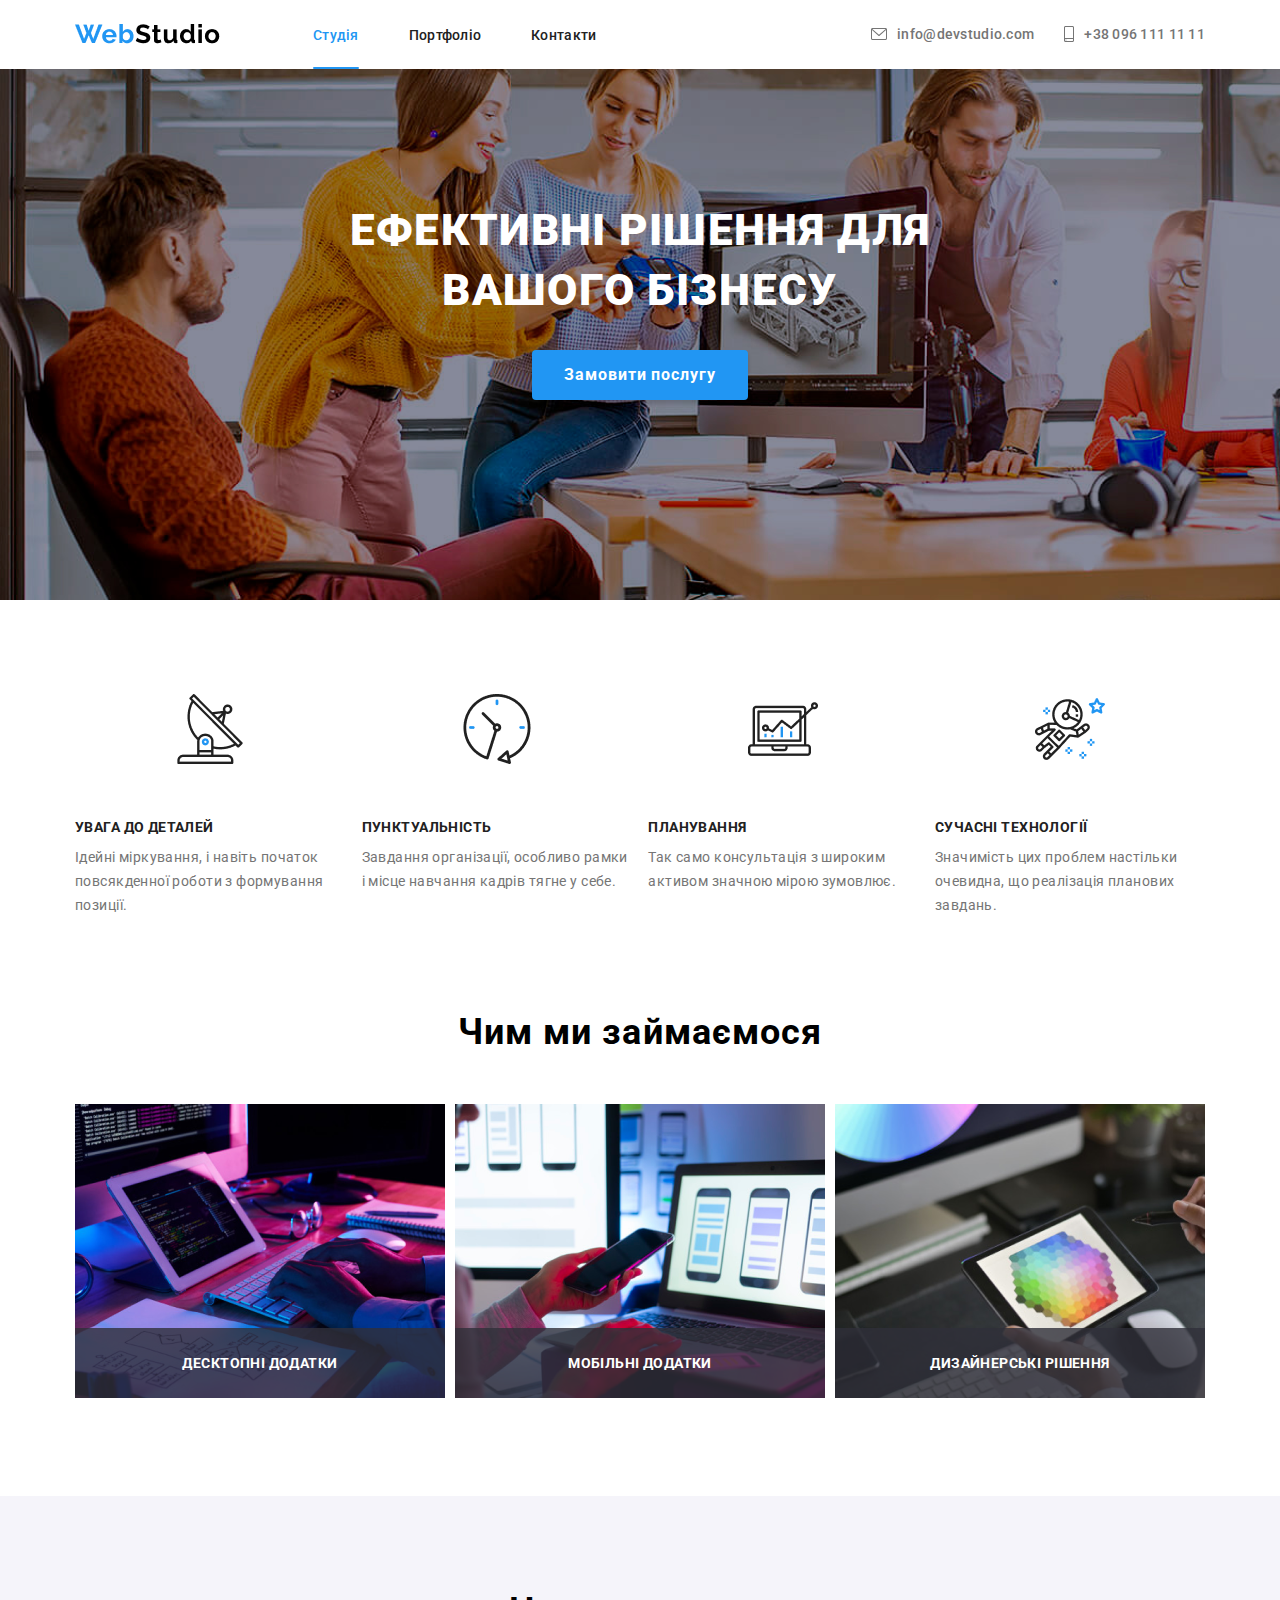
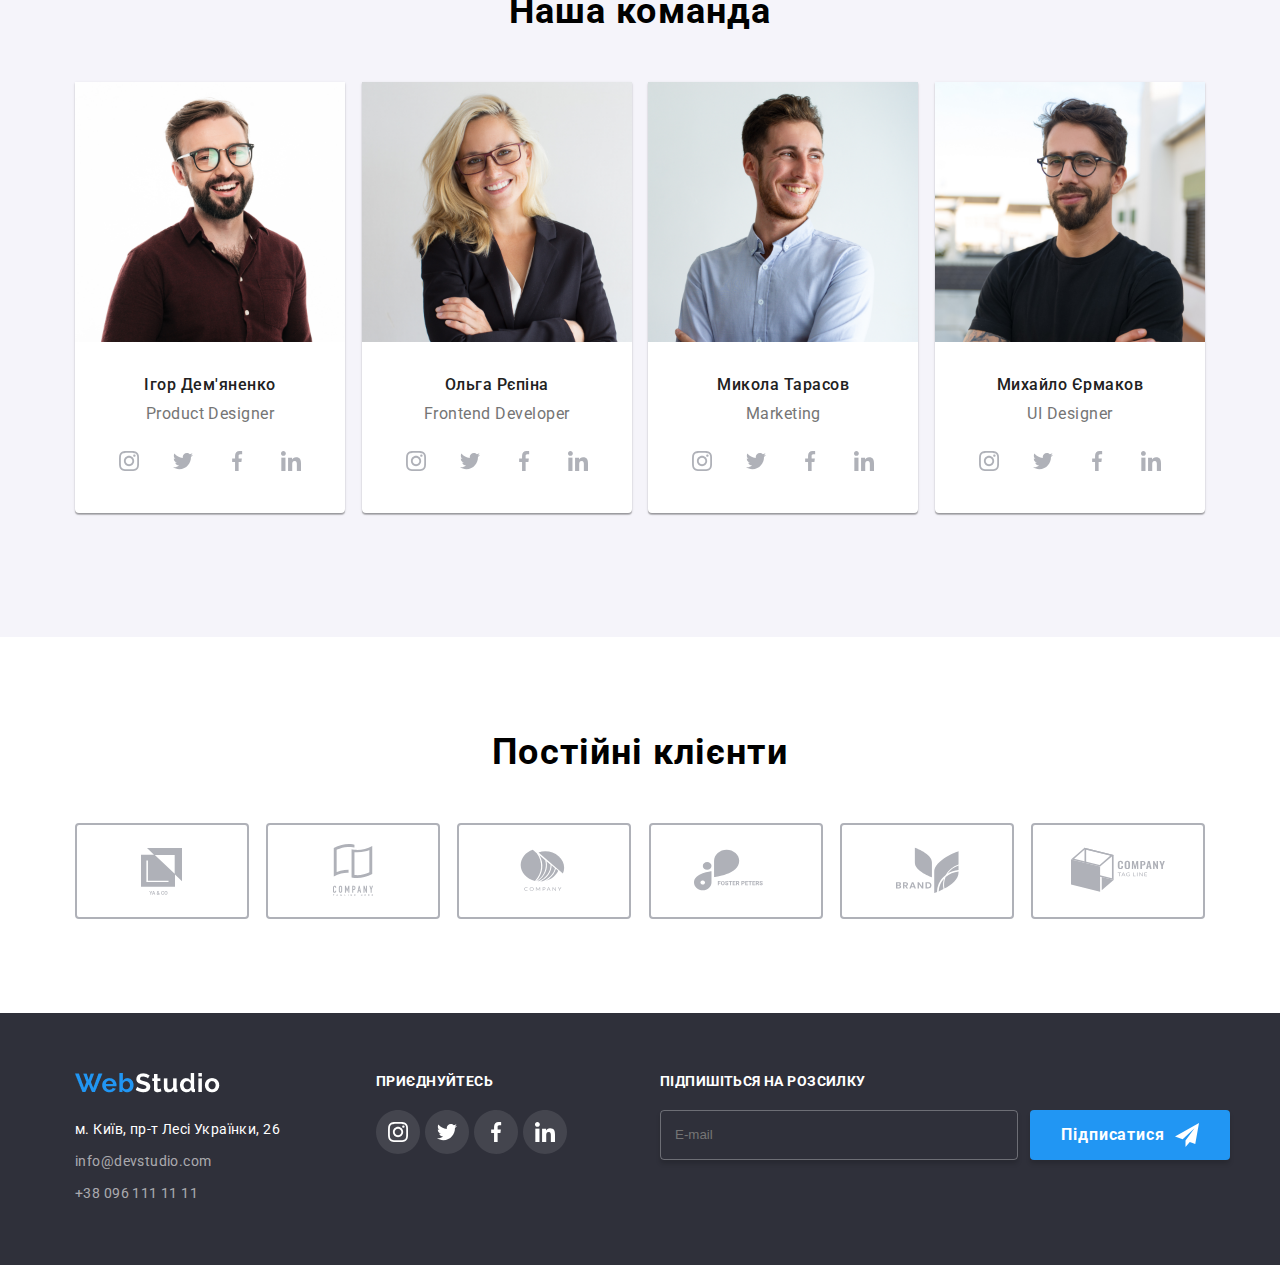
==== commit 03db6f0f: "footer adaptive fix" ====
--- a/index.html
+++ b/index.html
@@ -443,7 +443,7 @@
         </div>
       </div>
     </section>
-    <!--<section class="main_fifth--section">
+    <section class="main_fifth--section">
       <div class="main_fifth--container">
         <h2 class="main_fifth--title">Постійні клієнти</h2>
         <div class="main_fifth--cards">
@@ -621,16 +621,18 @@
         </div>
       </div>
       </div>
-    </section> -->
+    </section>
   </main>
-  <!-- <footer class="footer">
+   <footer class="footer">
     <div class="footer_container">
-      <div class="footer_left"><img src="./img/FooterLogo.png" alt="logo" />
+      <div class="footer_left"> 
+        <img src="./img/FooterLogo.png" alt="logo" />
         <address>
           <p class="footer_address">м. Київ, пр-т Лесі Українки, 26</p>
           <a href="mailto:info@devstudio.com" class="footer_link">info@devstudio.com</a>
           <a href="tel:+38 096 111 11 11" class="footer_link">+38 096 111 11 11</a>
-        </address></div>
+        </address>
+      </div>
       <div class="footer_right">
         <div class="footer_right--first">
           <h3 class="footer_right--first--title">
@@ -708,7 +710,7 @@
       </div>
       
     </div>
-  </footer> -->
+  </footer>
   <!-- <div class="backdrop is-hidden">
     <div class="modal">
       <div class="modal_close--wrapper" data-modal-close>
--- a/css/style.css
+++ b/css/style.css
@@ -198,7 +198,8 @@
   font-size: 44px;
   font-weight: 900;
   line-height: 60px;
-  letter-spacing: 0.06em;
+  text-transform: uppercase;
+  letter-spacing: 0.03em;
   text-align: center;
   color: #ffffff;
   margin-top: 200px;
@@ -379,6 +380,7 @@
   width: 100%;
   margin: 0 auto;
   max-width: 1170px;
+  padding: 0 20px;
 }
 .main_fourth--card--title {
   text-align: center;
@@ -425,6 +427,7 @@
   margin: 0 auto;
   max-width: 1170px;
   width: 100%;
+  padding: 0 20px;
 }
 .main_fifth--section {
   margin-top: 94px;
@@ -466,17 +469,23 @@
   transition: 0.3s ease-in-out;
 }
 
-@media screen and (max-width: 515px) {
-  .main_first--section {
-    background-position: left;
-  }
-}
-@media screen and (max-width: 490px) {
-  .main_first--title {
-    font-size: 33px;
-  }
-}
-@media screen and (max-width: 1050px) {
+@media screen and (max-width: 1190px) {
+  .main_third--section {
+    display: none;
+  }
+}
+@media screen and (max-width: 1155px) {
+  .main_fourth--cards {
+    display: grid;
+    grid-template-columns: repeat(2, 270px);
+    justify-content: center;
+    gap: 65px;
+  }
+  .main_fourth--card {
+    display: flex;
+    flex-direction: column;
+    align-items: center;
+  }
   .main_second--container {
     display: grid;
     grid-template-columns: repeat(2, 1fr);
@@ -489,13 +498,66 @@
     text-align: center;
   }
 }
+@media screen and (max-width: 1125px) {
+  .main_fifth--cards {
+    display: grid;
+    grid-template-columns: repeat(3, 4fr);
+    gap: 20px;
+  }
+}
+@media screen and (max-width: 795px) {
+  .main_fifth--cards {
+    grid-template-columns: repeat(2, 3fr);
+  }
+}
+@media screen and (max-width: 650px) {
+  .main_fourth--cards {
+    grid-template-columns: repeat(1, 350px);
+  }
+}
+@media screen and (max-width: 635px) {
+  .main_fifth--title {
+    font-size: 29px;
+  }
+  .main_fifth--cards {
+    grid-template-columns: repeat(1, 2fr);
+  }
+}
+@media screen and (max-width: 515px) {
+  .main_first--title {
+    line-height: 50px;
+  }
+  .main_first--section {
+    background-position: center;
+  }
+}
+@media screen and (max-width: 490px) {
+  .main_first--title {
+    font-size: 33px;
+  }
+}
 @media screen and (max-width: 490px) {
   .main_second--container {
     grid-template-columns: repeat(1, 1fr);
   }
 }
-@media screen and (max-width: 1190px) {
-  .main_third--section {
+@media screen and (max-width: 405px) {
+  .main_first--title {
+    font-size: 27px;
+    max-width: 290px;
+  }
+}
+@media screen and (max-width: 375px) {
+  .main_first--title {
+    font-size: 30px;
+  }
+  .main_fourth--title {
+    font-size: 29px;
+  }
+  .main_fourth--cards {
+    grid-template-columns: repeat(1, 290px);
+  }
+  .main_fourth--section img {
     display: none;
   }
 }
@@ -510,6 +572,8 @@
   margin: 0 auto;
   display: flex;
   gap: 70px;
+  padding-left: 20px;
+  padding-right: 20px;
 }
 .footer img {
   margin-bottom: 20px;
@@ -540,6 +604,9 @@
   flex-direction: column;
   display: flex;
   font-style: normal;
+}
+.footer address .footer_address {
+  width: 231px;
 }
 .footer_right {
   display: flex;
@@ -559,6 +626,10 @@
   -webkit-text-decoration-skip-ink: none;
           text-decoration-skip-ink: none;
   margin-bottom: 20px;
+}
+.footer_right--first--svgs {
+  display: flex;
+  gap: 5px;
 }
 .footer_right--first--svgs svg path {
   transition: 0.3s ease-in-out;
@@ -627,6 +698,39 @@
   cursor: pointer;
 }
 
+@media screen and (max-width: 1225px) {
+  .footer_container {
+    justify-content: center;
+  }
+  .footer_right--second--form {
+    display: flex;
+    flex-direction: column;
+  }
+  .footer_right--second--form button {
+    width: 100%;
+  }
+}
+@media screen and (max-width: 995px) {
+  .footer_container {
+    align-items: center;
+  }
+  .footer_right {
+    display: flex;
+    flex-direction: column;
+    gap: 30px;
+  }
+}
+@media screen and (max-width: 705px) {
+  .footer_container {
+    flex-direction: column;
+    align-items: start;
+  }
+}
+@media screen and (max-width: 405px) {
+  .footer_right--second--form--input {
+    width: 270px;
+  }
+}
 .backdrop {
   position: fixed;
   top: 0;
